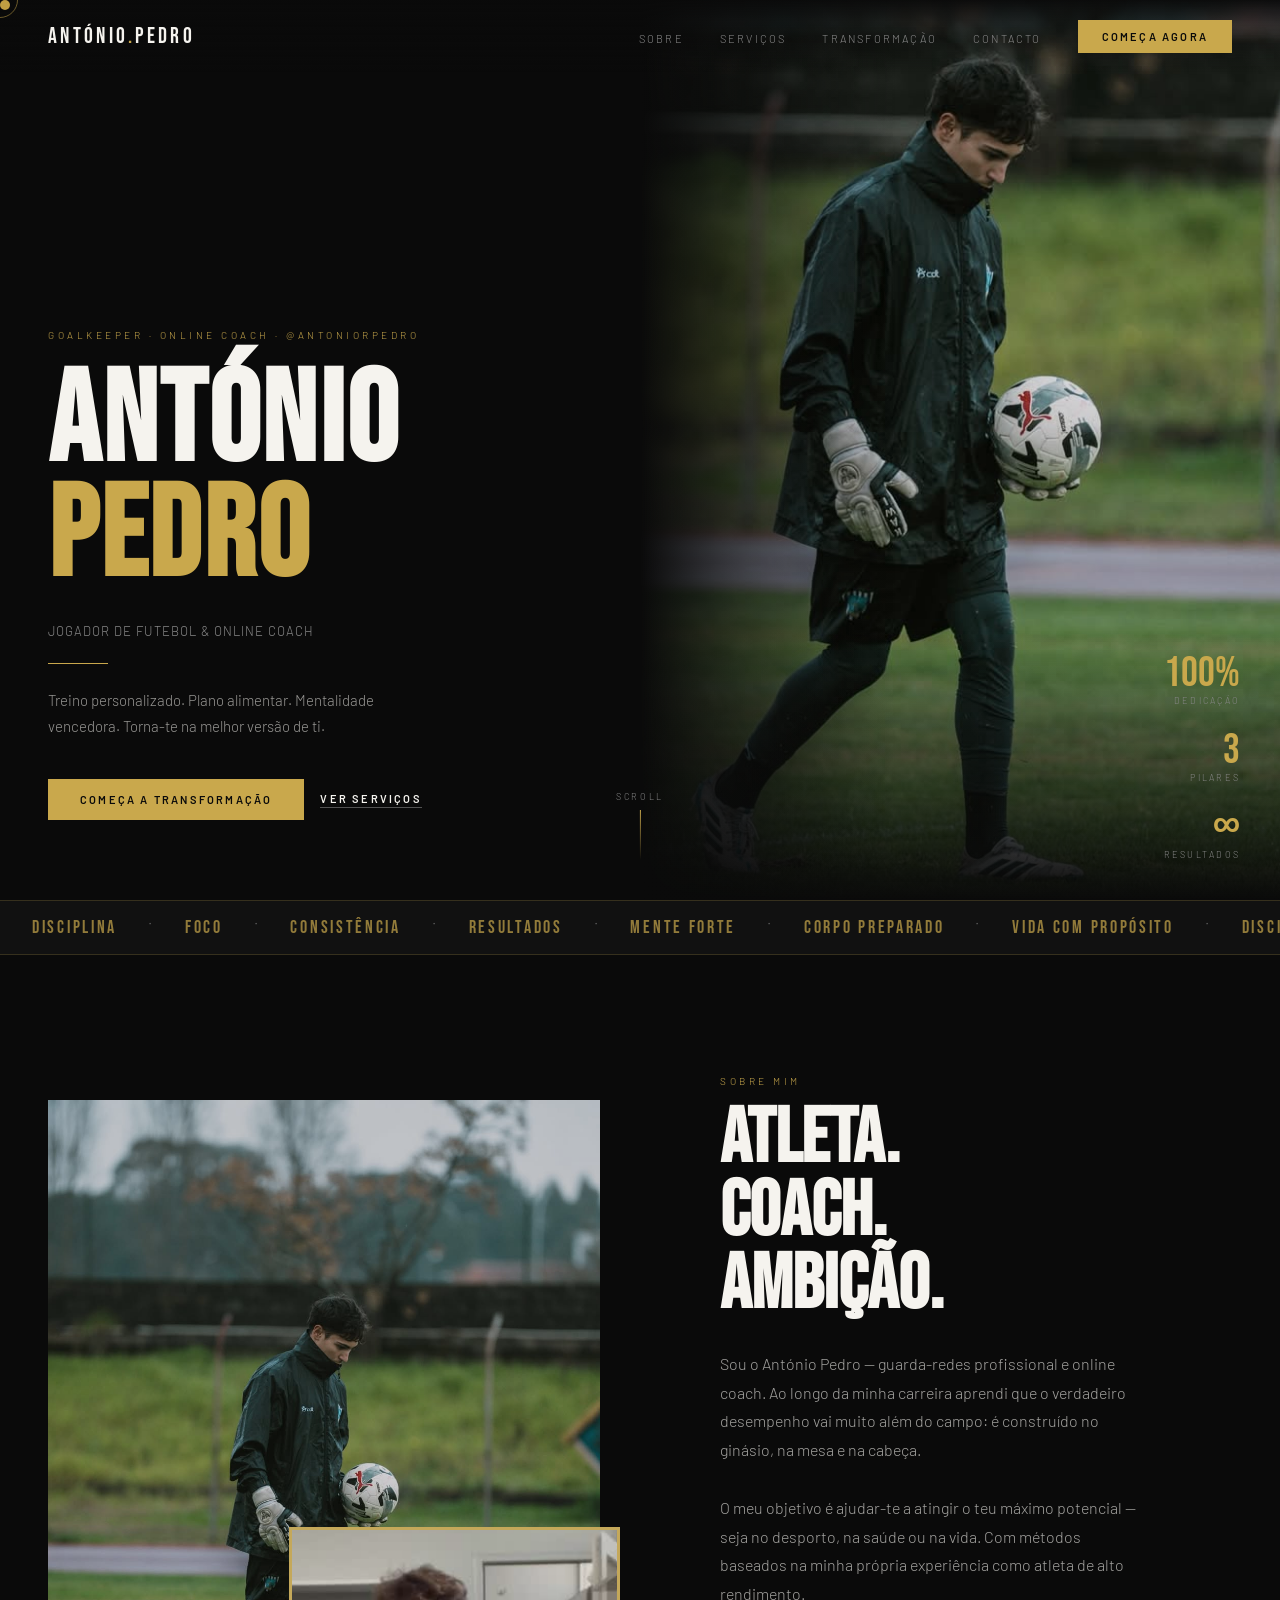
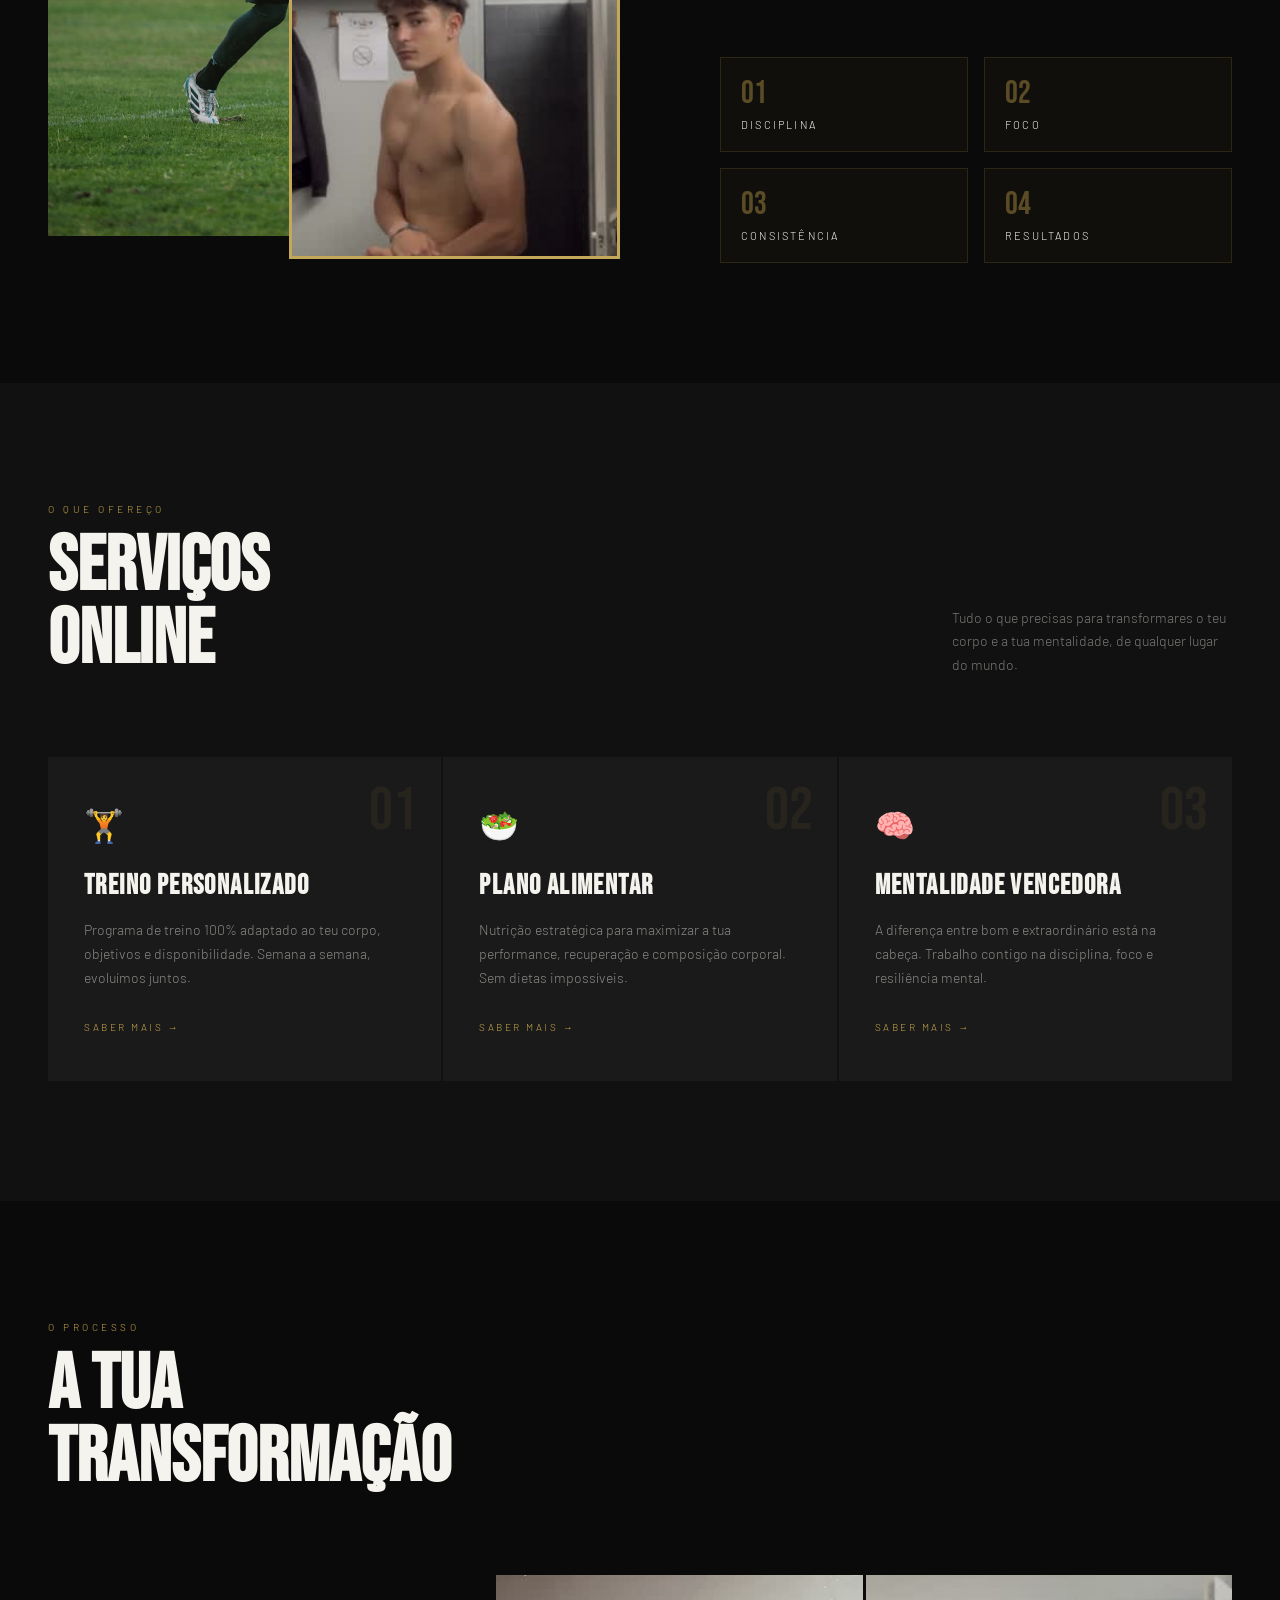
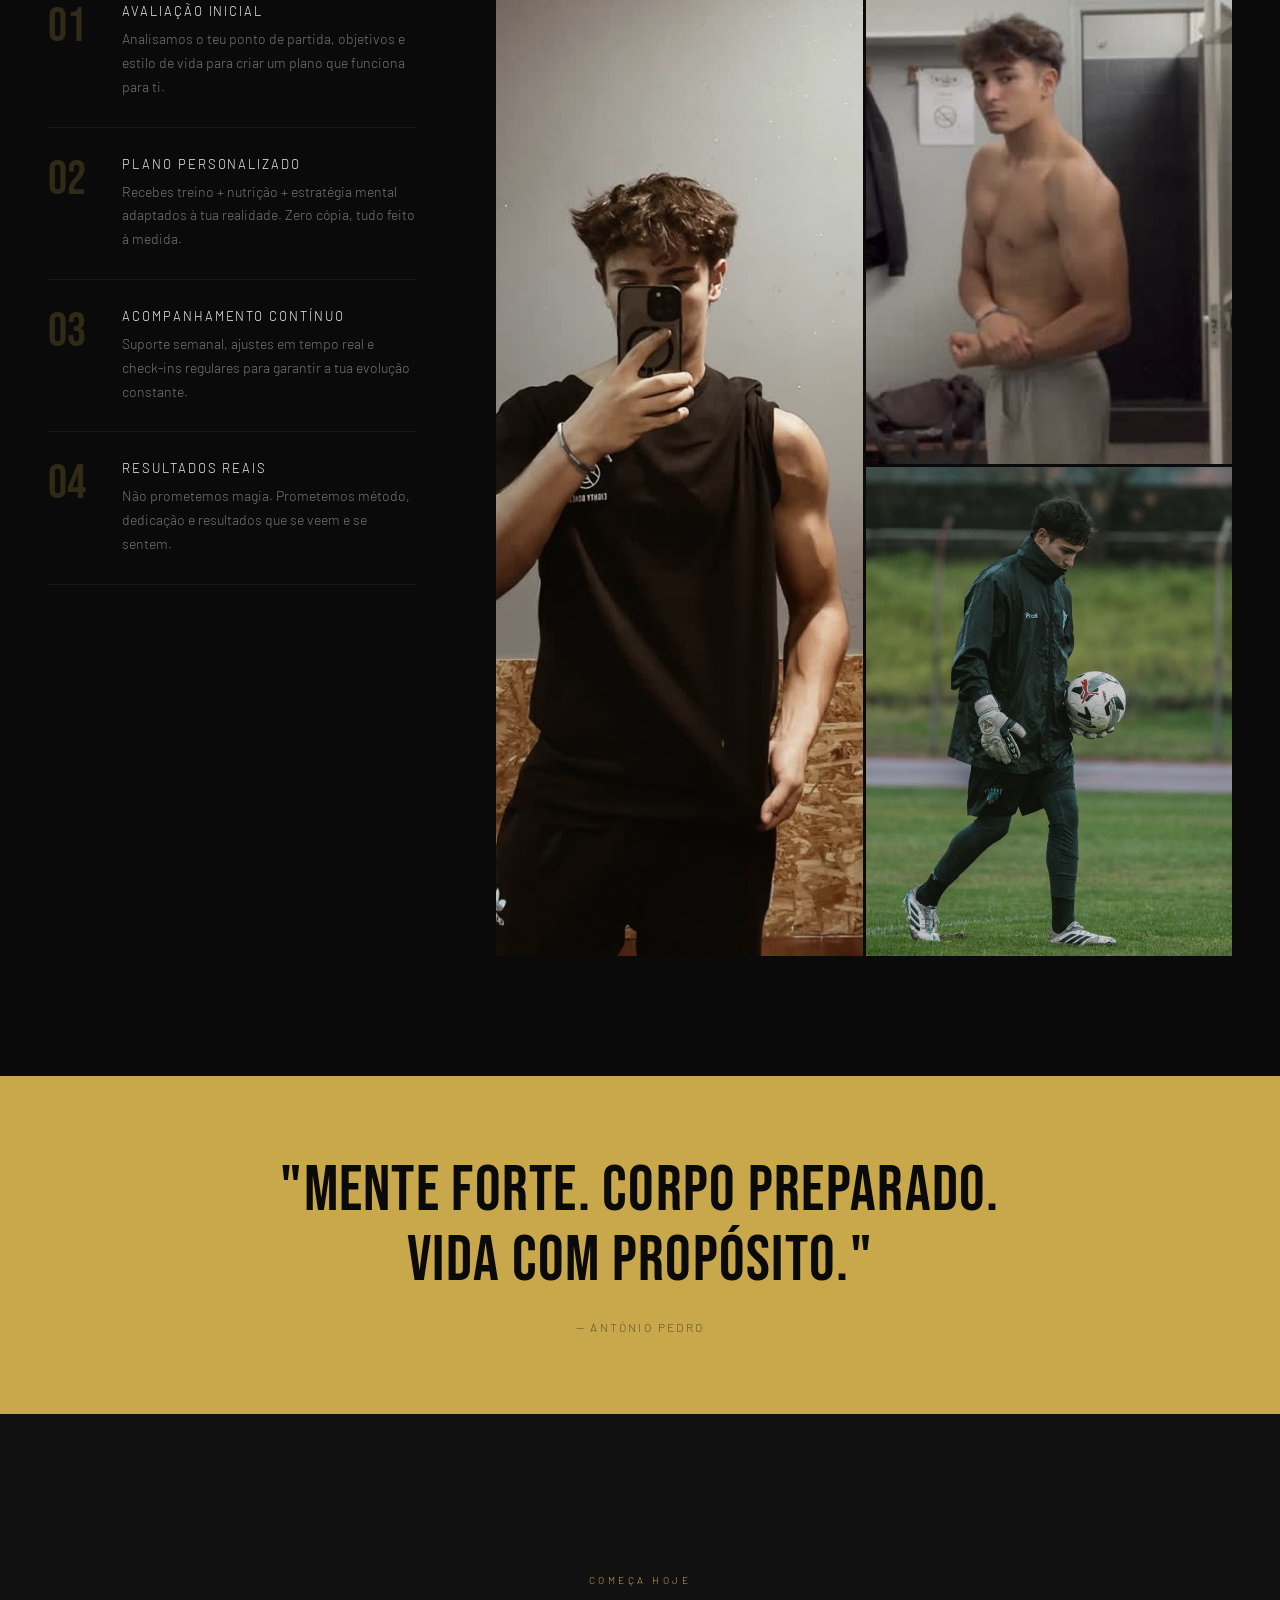
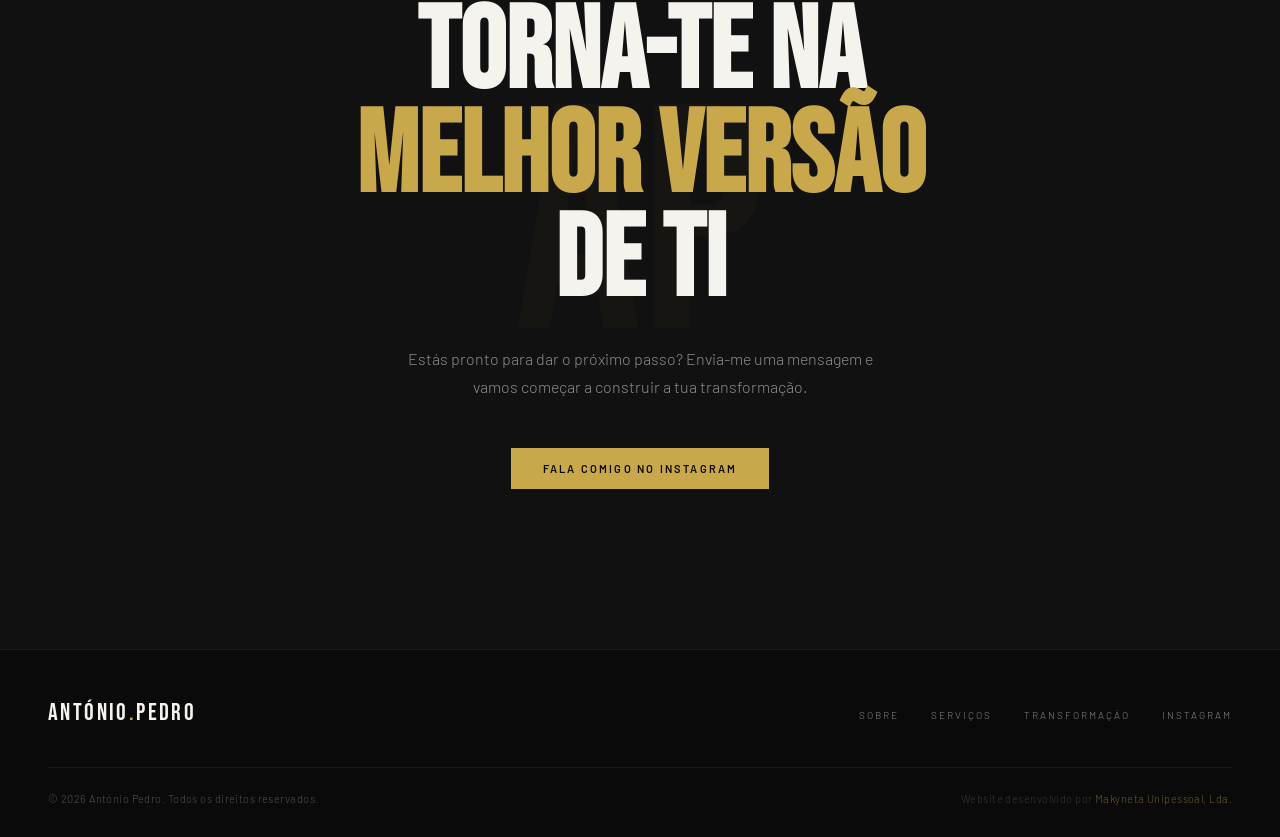
==== index.html @ ac6ab5e5 "May 18, 2026" ====
<!DOCTYPE html>
<html lang="pt">
<head>
    <!--Metadados -->
    <meta charset="UTF-8">
    <meta name="viewport" content="width=device-width, initial-scale=1.0">
    <meta name="description" content="António Pedro — Guarda-redes profissional e online coach. Treino personalizado, plano alimentar e mentalidade vencedora para transformar o teu corpo e a tua vida.">
    <meta name="author" content="Makyneta Unipessoal, Lda.">
    <!-- Styles -->
    <link rel="stylesheet" href="assets/styles/main.css">
    <!-- Font -->
    <link href="https://fonts.googleapis.com/css2?family=Bebas+Neue&family=Barlow:ital,wght@0,300;0,400;0,600;0,700;1,300&display=swap" rel="stylesheet">    <!-- Scripts -->
    <!-- Script -->
    <script src="assets/scripts/main.js" defer></script>
    <!-- Title_Favicon -->
    <title>António Pedro — Footballer & Online Coach</title>
    <link rel="icon" href="assets/images/favicon.png" type="image/png">
</head>
<body>

<div class="cursor" id="cursor"></div>
<div class="cursor-ring" id="cursorRing"></div>
 
<!-- MOBILE MENU -->
<div class="mobile-menu" id="mobileMenu" aria-hidden="true">
  <div class="mobile-menu-bg"></div>
  <div class="mobile-menu-inner">
 
    <div class="mobile-menu-header">
      <a href="#" class="mobile-menu-logo menu-link">ANTÓNIO<span>.</span>PEDRO</a>
      <button class="menu-close" id="menuClose" aria-label="Fechar menu">
        <svg viewBox="0 0 24 24"><line x1="18" y1="6" x2="6" y2="18"/><line x1="6" y1="6" x2="18" y2="18"/></svg>
      </button>
    </div>
 
    <ul class="mobile-menu-links">
      <li><a href="#sobre"     class="menu-link">Sobre</a></li>
      <li><a href="#servicos"  class="menu-link">Serviços</a></li>
      <li><a href="#transformacao" class="menu-link">Transformação</a></li>
      <li><a href="#contacto"  class="menu-link">Contacto</a></li>
    </ul>
 
    <div class="mobile-menu-footer">
      <a href="#contacto" class="mobile-menu-cta menu-link">Começa Agora</a>
      <span class="mobile-menu-social">@antoniorpedro</span>
    </div>
 
  </div>
</div>
 
<!-- NAV -->
<nav id="navbar">
  <a href="#" class="nav-logo">ANTÓNIO<span>.</span>PEDRO</a>
 
  <div class="nav-right">
    <ul class="nav-links">
      <li><a href="#sobre">Sobre</a></li>
      <li><a href="#servicos">Serviços</a></li>
      <li><a href="#transformacao">Transformação</a></li>
      <li><a href="#contacto">Contacto</a></li>
    </ul>
    <a href="#contacto" class="nav-cta">Começa Agora</a>
  </div>
 
  <button class="hamburger" id="hamburger" aria-label="Abrir menu" aria-expanded="false">
    <span></span><span></span><span></span>
  </button>
</nav>

<!-- HERO -->
<section class="hero" id="inicio">
  <div class="hero-left">
    <p class="hero-tag">Goalkeeper · Online Coach · @antoniorpedro</p>
    <h1 class="hero-title">ANTÓNIO<br><span class="gold">PEDRO</span></h1>
    <p class="hero-subtitle">Jogador de Futebol &amp; Online Coach</p>
    <div class="hero-divider"></div>
    <p class="hero-desc">Treino personalizado. Plano alimentar. Mentalidade vencedora. Torna-te na melhor versão de ti.</p>
    <div class="hero-cta-row">
      <a href="#contacto" class="btn-primary">Começa a Transformação</a>
      <a href="#servicos" class="btn-ghost">Ver Serviços</a>
    </div>
  </div>
  <div class="hero-right">
    <img src="assets/images/acm.png" alt="António Pedro — Goalkeeper" class="hero-img-main">
    <div class="hero-overlay"></div>
    <div class="hero-stats">
      <div class="stat">
        <div class="stat-num">100%</div>
        <div class="stat-label">Dedicação</div>
      </div>
      <div class="stat">
        <div class="stat-num">3</div>
        <div class="stat-label">Pilares</div>
      </div>
      <div class="stat">
        <div class="stat-num">∞</div>
        <div class="stat-label">Resultados</div>
      </div>
    </div>
  </div>
  <div class="hero-scroll">
    <span>Scroll</span>
    <div class="scroll-line"></div>
  </div>
</section>

<!-- MARQUEE -->
<div class="marquee-section">
  <div class="marquee-track">
    <span>DISCIPLINA</span><span class="dot"> · </span>
    <span>FOCO</span><span class="dot"> · </span>
    <span>CONSISTÊNCIA</span><span class="dot"> · </span>
    <span>RESULTADOS</span><span class="dot"> · </span>
    <span>MENTE FORTE</span><span class="dot"> · </span>
    <span>CORPO PREPARADO</span><span class="dot"> · </span>
    <span>VIDA COM PROPÓSITO</span><span class="dot"> · </span>
    <span>DISCIPLINA</span><span class="dot"> · </span>
    <span>FOCO</span><span class="dot"> · </span>
    <span>CONSISTÊNCIA</span><span class="dot"> · </span>
    <span>RESULTADOS</span><span class="dot"> · </span>
    <span>MENTE FORTE</span><span class="dot"> · </span>
    <span>CORPO PREPARADO</span><span class="dot"> · </span>
    <span>VIDA COM PROPÓSITO</span><span class="dot"> · </span>
  </div>
</div>

<!-- ABOUT -->
<section class="section" id="sobre">
  <div class="about-grid">
    <div class="about-img-wrap reveal">
      <img src="assets/images/acm_4-3.jpg" alt="António Pedro" class="about-img">
      <img src="assets/images/espelho-braco.png" alt="António Pedro — Físico" class="about-img-accent">
    </div>
    <div class="about-content reveal">
      <p class="section-label">Sobre Mim</p>
      <h2 class="section-title">ATLETA.<br>COACH.<br>AMBIÇÃO.</h2>
      <p class="about-body">
        Sou o António Pedro — guarda-redes profissional e online coach. Ao longo da minha carreira aprendi que o verdadeiro desempenho vai muito além do campo: é construído no ginásio, na mesa e na cabeça.<br><br>
        O meu objetivo é ajudar-te a atingir o teu máximo potencial — seja no desporto, na saúde ou na vida. Com métodos baseados na minha própria experiência como atleta de alto rendimento.
      </p>
      <div class="about-values">
        <div class="value-item">
          <div class="value-num">01</div>
          <div class="value-name">Disciplina</div>
        </div>
        <div class="value-item">
          <div class="value-num">02</div>
          <div class="value-name">Foco</div>
        </div>
        <div class="value-item">
          <div class="value-num">03</div>
          <div class="value-name">Consistência</div>
        </div>
        <div class="value-item">
          <div class="value-num">04</div>
          <div class="value-name">Resultados</div>
        </div>
      </div>
    </div>
  </div>
</section>

<!-- SERVICES -->
<section class="services-section" id="servicos">
  <div class="services-header">
    <div class="reveal">
      <p class="section-label">O Que Ofereço</p>
      <h2 class="section-title">SERVIÇOS<br>ONLINE</h2>
    </div>
    <p class="reveal" style="max-width:280px; font-size:14px; line-height:1.7; color:rgba(245,243,238,0.45);">
      Tudo o que precisas para transformares o teu corpo e a tua mentalidade, de qualquer lugar do mundo.
    </p>
  </div>
  <div class="services-grid">
    <div class="service-card reveal">
      <span class="service-num">01</span>
      <span class="service-icon">🏋️</span>
      <h3 class="service-name">Treino Personalizado</h3>
      <p class="service-desc">Programa de treino 100% adaptado ao teu corpo, objetivos e disponibilidade. Semana a semana, evoluímos juntos.</p>
      <a href="#contacto" class="service-link">Saber mais →</a>
    </div>
    <div class="service-card reveal">
      <span class="service-num">02</span>
      <span class="service-icon">🥗</span>
      <h3 class="service-name">Plano Alimentar</h3>
      <p class="service-desc">Nutrição estratégica para maximizar a tua performance, recuperação e composição corporal. Sem dietas impossíveis.</p>
      <a href="#contacto" class="service-link">Saber mais →</a>
    </div>
    <div class="service-card reveal">
      <span class="service-num">03</span>
      <span class="service-icon">🧠</span>
      <h3 class="service-name">Mentalidade Vencedora</h3>
      <p class="service-desc">A diferença entre bom e extraordinário está na cabeça. Trabalho contigo na disciplina, foco e resiliência mental.</p>
      <a href="#contacto" class="service-link">Saber mais →</a>
    </div>
  </div>
</section>

<!-- TRANSFORMATION -->
<section id="transformacao" style="padding: 120px 48px; background: var(--black);">
  <div class="transform-section" style="padding:0; max-width:1200px; margin:0 auto;">
    <div class="reveal">
      <p class="section-label">O Processo</p>
      <h2 class="section-title">A TUA<br>TRANSFORMAÇÃO</h2>
    </div>
    <div class="transform-grid">
      <div class="transform-steps">
        <div class="step reveal">
          <div class="step-num">01</div>
          <div class="step-content">
            <div class="step-title">Avaliação Inicial</div>
            <div class="step-desc">Analisamos o teu ponto de partida, objetivos e estilo de vida para criar um plano que funciona para ti.</div>
          </div>
        </div>
        <div class="step reveal">
          <div class="step-num">02</div>
          <div class="step-content">
            <div class="step-title">Plano Personalizado</div>
            <div class="step-desc">Recebes treino + nutrição + estratégia mental adaptados à tua realidade. Zero cópia, tudo feito à medida.</div>
          </div>
        </div>
        <div class="step reveal">
          <div class="step-num">03</div>
          <div class="step-content">
            <div class="step-title">Acompanhamento Contínuo</div>
            <div class="step-desc">Suporte semanal, ajustes em tempo real e check-ins regulares para garantir a tua evolução constante.</div>
          </div>
        </div>
        <div class="step reveal">
          <div class="step-num">04</div>
          <div class="step-content">
            <div class="step-title">Resultados Reais</div>
            <div class="step-desc">Não prometemos magia. Prometemos método, dedicação e resultados que se veem e se sentem.</div>
          </div>
        </div>
      </div>
      <div class="transform-visual reveal">
        <img src="assets/images/braco.jpg" alt="Transformação" class="transform-img tall">
        <img src="assets/images/espelho-braco.png" alt="António Pedro" class="transform-img">
        <img src="assets/images/acm.png" alt="Football" class="transform-img">
      </div>
    </div>
  </div>
</section>

<!-- QUOTE -->
<div class="quote-section">
  <p class="big-quote">"MENTE FORTE. CORPO PREPARADO. VIDA COM PROPÓSITO."</p>
  <p class="quote-sub">— António Pedro</p>
</div>

<!-- CTA -->
<section class="cta-section" id="contacto">
  <div class="cta-bg-text">AP</div>
  <div class="cta-content">
    <p class="section-label" style="justify-content:center;display:flex;">Começa Hoje</p>
    <h2 class="cta-title">TORNA-TE NA<br><span>MELHOR VERSÃO</span><br>DE TI</h2>
    <p class="cta-body">Estás pronto para dar o próximo passo? Envia-me uma mensagem e vamos começar a construir a tua transformação.</p>
    <div class="cta-btn-group">
      <a href="https://instagram.com/antoniorpedro" target="_blank" class="btn-primary">Fala Comigo no Instagram</a>
    </div>
  </div>
</section>

<!-- FOOTER -->
<footer>
  <div class="footer-top">
    <div class="footer-logo">ANTÓNIO<span>.</span>PEDRO</div>
    <ul class="footer-links">
      <li><a href="#sobre">Sobre</a></li>
      <li><a href="#servicos">Serviços</a></li>
      <li><a href="#transformacao">Transformação</a></li>
      <li><a href="https://instagram.com/antoniorpedro" target="_blank">Instagram</a></li>
    </ul>
  </div>
  <div class="footer-bottom">
    <p class="footer-copy">© 2026 António Pedro. Todos os direitos reservados.</p>
    <p class="footer-made">Website desenvolvido por <a href="https://makyneta.github.io" target="_blank" rel="noopener">Makyneta Unipessoal, Lda.</a></p>
  </div>
</footer>

</body>
</html>
---- assets/styles/main.css ----
*, *::before, *::after { margin: 0; padding: 0; box-sizing: border-box; }
  :root {
    --gold: #C9A84C;
    --gold-light: #E8C96A;
    --black: #0A0A0A;
    --dark: #111111;
    --dark2: #1A1A1A;
    --white: #F5F3EE;
    --grey: #888;
  }
  html { scroll-behavior: smooth; }
  body {
    background: var(--black);
    color: var(--white);
    font-family: 'Barlow', sans-serif;
    font-weight: 300;
    overflow-x: hidden;
    cursor: none;
  }
 
  /* ── CUSTOM CURSOR (desktop only) ── */
  .cursor {
    width: 10px; height: 10px;
    background: var(--gold);
    border-radius: 50%;
    position: fixed; top: 0; left: 0;
    pointer-events: none;
    z-index: 9999;
    transition: transform 0.15s ease;
    mix-blend-mode: difference;
  }
  .cursor-ring {
    width: 36px; height: 36px;
    border: 1px solid var(--gold);
    border-radius: 50%;
    position: fixed; top: 0; left: 0;
    pointer-events: none;
    z-index: 9998;
    transition: transform 0.4s cubic-bezier(.16,1,.3,1), width 0.3s, height 0.3s, opacity 0.3s;
    opacity: 0.5;
  }
 
  /* ── NAV ── */
  nav {
    position: fixed; top: 0; left: 0; right: 0;
    z-index: 200;
    padding: 0 48px;
    height: 72px;
    display: flex; align-items: center; justify-content: space-between;
    background: linear-gradient(to bottom, rgba(10,10,10,0.97) 0%, rgba(10,10,10,0) 100%);
    transition: background 0.3s, border-color 0.3s;
  }
  nav.scrolled {
    background: rgba(10,10,10,0.97);
    border-bottom: 1px solid rgba(201,168,76,0.1);
  }
  .nav-logo {
    font-family: 'Bebas Neue', sans-serif;
    font-size: 22px;
    letter-spacing: 0.15em;
    color: var(--white);
    text-decoration: none;
    flex-shrink: 0;
  }
  .nav-logo span { color: var(--gold); }
  .nav-right {
    display: flex; align-items: center; gap: 36px;
  }
  .nav-links {
    display: flex; gap: 36px; list-style: none;
  }
  .nav-links a {
    font-size: 11px;
    letter-spacing: 0.2em;
    text-transform: uppercase;
    color: var(--grey);
    text-decoration: none;
    transition: color 0.2s;
  }
  .nav-links a:hover { color: var(--gold); }
  .nav-cta {
    font-size: 11px;
    letter-spacing: 0.2em;
    text-transform: uppercase;
    color: var(--black);
    background: var(--gold);
    padding: 10px 24px;
    text-decoration: none;
    font-weight: 600;
    transition: background 0.2s;
    white-space: nowrap;
  }
  .nav-cta:hover { background: var(--gold-light); }
 
  /* ── HAMBURGER BUTTON ── */
  .hamburger {
    display: none;
    flex-direction: column;
    justify-content: center;
    align-items: flex-end;
    gap: 6px;
    width: 44px; height: 44px;
    background: none; border: none;
    cursor: pointer;
    padding: 6px;
    z-index: 401;
    position: relative;
  }
  .hamburger span {
    display: block;
    height: 1.5px;
    background: var(--white);
    transform-origin: right center;
    transition: transform 0.4s cubic-bezier(.16,1,.3,1), opacity 0.25s, width 0.4s cubic-bezier(.16,1,.3,1);
    border-radius: 2px;
  }
  .hamburger span:nth-child(1) { width: 22px; }
  .hamburger span:nth-child(2) { width: 14px; }
  .hamburger span:nth-child(3) { width: 18px; }
  .hamburger:hover span { width: 22px; }
 
  /* ── MOBILE MENU OVERLAY ── */
  .mobile-menu {
    display: none;
    position: fixed; inset: 0;
    z-index: 400;
    flex-direction: column;
    overflow: hidden;
    pointer-events: none;
  }
  .mobile-menu.open { pointer-events: all; }
 
  /* Background panel — slides in from right */
  .mobile-menu-bg {
    position: absolute; inset: 0;
    background: #0D0D0D;
    transform: translateX(100%);
    transition: transform 0.55s cubic-bezier(.16,1,.3,1);
  }
  .mobile-menu.open .mobile-menu-bg { transform: translateX(0); }
 
  /* Gold accent bar on left edge */
  .mobile-menu-bg::before {
    content: '';
    position: absolute;
    top: 0; left: 0;
    width: 3px; height: 100%;
    background: linear-gradient(to bottom, var(--gold), transparent 70%);
    opacity: 0.6;
  }
 
  /* Content wrapper */
  .mobile-menu-inner {
    position: relative;
    z-index: 1;
    display: flex;
    flex-direction: column;
    height: 100%;
    padding: 0 40px 40px;
  }
 
  /* Top bar inside menu: logo + close */
  .mobile-menu-header {
    display: flex;
    align-items: center;
    justify-content: space-between;
    height: 72px;
    flex-shrink: 0;
    border-bottom: 1px solid rgba(201,168,76,0.1);
    margin-bottom: 0;
  }
  .mobile-menu-logo {
    font-family: 'Bebas Neue', sans-serif;
    font-size: 20px;
    letter-spacing: 0.15em;
    color: var(--white);
    text-decoration: none;
    opacity: 0;
    transform: translateX(-12px);
    transition: opacity 0.4s 0.2s, transform 0.4s 0.2s;
  }
  .mobile-menu-logo span { color: var(--gold); }
  .mobile-menu.open .mobile-menu-logo { opacity: 1; transform: translateX(0); }
 
  /* Close button */
  .menu-close {
    width: 44px; height: 44px;
    background: rgba(201,168,76,0.08);
    border: 1px solid rgba(201,168,76,0.2);
    display: flex; align-items: center; justify-content: center;
    cursor: pointer;
    flex-shrink: 0;
    opacity: 0;
    transition: opacity 0.4s 0.25s, background 0.2s, border-color 0.2s;
  }
  .menu-close:hover {
    background: rgba(201,168,76,0.15);
    border-color: rgba(201,168,76,0.5);
  }
  .mobile-menu.open .menu-close { opacity: 1; }
  .menu-close svg {
    width: 16px; height: 16px;
    stroke: var(--gold);
    stroke-width: 1.5;
    fill: none;
  }
 
  /* Nav links */
  .mobile-menu-links {
    list-style: none;
    display: flex;
    flex-direction: column;
    gap: 0;
    flex: 1;
    justify-content: center;
    padding: 0;
    margin: 0;
  }
  .mobile-menu-links li {
    overflow: hidden;
    border-bottom: 1px solid rgba(255,255,255,0.04);
  }
  .mobile-menu-links li:first-child { border-top: 1px solid rgba(255,255,255,0.04); }
  .mobile-menu-links a {
    font-family: 'Bebas Neue', sans-serif;
    font-size: clamp(36px, 10vw, 56px);
    letter-spacing: 0.04em;
    color: rgba(245,243,238,0.85);
    text-decoration: none;
    display: flex;
    align-items: center;
    justify-content: space-between;
    padding: 20px 0;
    transform: translateX(40px);
    opacity: 0;
    transition: transform 0.5s cubic-bezier(.16,1,.3,1), opacity 0.5s cubic-bezier(.16,1,.3,1), color 0.2s;
  }
  .mobile-menu-links a::after {
    content: '→';
    font-family: 'Barlow', sans-serif;
    font-size: 14px;
    font-weight: 300;
    color: var(--gold);
    opacity: 0;
    transform: translateX(-8px);
    transition: opacity 0.2s, transform 0.2s;
  }
  .mobile-menu-links a:hover { color: var(--gold); }
  .mobile-menu-links a:hover::after { opacity: 1; transform: translateX(0); }
  .mobile-menu.open .mobile-menu-links a { transform: translateX(0); opacity: 1; }
  .mobile-menu-links li:nth-child(1) a { transition-delay: 0.15s; }
  .mobile-menu-links li:nth-child(2) a { transition-delay: 0.20s; }
  .mobile-menu-links li:nth-child(3) a { transition-delay: 0.25s; }
  .mobile-menu-links li:nth-child(4) a { transition-delay: 0.30s; }
 
  /* CTA + social at the bottom */
  .mobile-menu-footer {
    display: flex;
    align-items: center;
    justify-content: space-between;
    padding-top: 32px;
    opacity: 0;
    transform: translateY(10px);
    transition: opacity 0.4s 0.4s, transform 0.4s 0.4s;
  }
  .mobile-menu.open .mobile-menu-footer { opacity: 1; transform: translateY(0); }
  .mobile-menu-cta {
    font-size: 10px;
    letter-spacing: 0.2em;
    text-transform: uppercase;
    color: var(--black);
    background: var(--gold);
    padding: 13px 28px;
    text-decoration: none;
    font-weight: 600;
    transition: background 0.2s;
  }
  .mobile-menu-cta:hover { background: var(--gold-light); }
  .mobile-menu-social {
    font-size: 10px;
    letter-spacing: 0.25em;
    text-transform: uppercase;
    color: var(--grey);
  }
 
  /* ── HERO ── */
  .hero {
    min-height: 100vh;
    display: grid;
    grid-template-columns: 1fr 1fr;
    position: relative;
    overflow: hidden;
  }
  .hero-left {
    display: flex;
    flex-direction: column;
    justify-content: flex-end;
    padding: 0 48px 80px 48px;
    position: relative;
    z-index: 2;
  }
  .hero-tag {
    font-size: 10px;
    letter-spacing: 0.35em;
    text-transform: uppercase;
    color: var(--gold);
    margin-bottom: 24px;
    opacity: 0;
    animation: fadeUp 0.8s 0.3s forwards;
  }
  .hero-title {
    font-family: 'Bebas Neue', sans-serif;
    font-size: clamp(80px, 10vw, 140px);
    line-height: 0.9;
    letter-spacing: 0.02em;
    color: var(--white);
    opacity: 0;
    animation: fadeUp 0.8s 0.5s forwards;
  }
  .hero-title .gold { color: var(--gold); }
  .hero-subtitle {
    margin-top: 28px;
    font-size: 13px;
    letter-spacing: 0.08em;
    text-transform: uppercase;
    color: var(--grey);
    opacity: 0;
    animation: fadeUp 0.8s 0.7s forwards;
  }
  .hero-divider {
    width: 60px; height: 1px;
    background: var(--gold);
    margin: 24px 0;
    opacity: 0;
    animation: fadeUp 0.8s 0.9s forwards;
  }
  .hero-desc {
    max-width: 340px;
    font-size: 15px;
    line-height: 1.7;
    color: rgba(245,243,238,0.6);
    opacity: 0;
    animation: fadeUp 0.8s 1.1s forwards;
  }
  .hero-cta-row {
    margin-top: 40px;
    display: flex; gap: 16px; align-items: center;
    flex-wrap: wrap;
    opacity: 0;
    animation: fadeUp 0.8s 1.3s forwards;
  }
  .btn-primary {
    font-family: 'Barlow', sans-serif;
    font-size: 11px;
    letter-spacing: 0.2em;
    text-transform: uppercase;
    font-weight: 600;
    color: var(--black);
    background: var(--gold);
    padding: 14px 32px;
    text-decoration: none;
    transition: background 0.2s, transform 0.2s;
    display: inline-block;
  }
  .btn-primary:hover { background: var(--gold-light); transform: translateY(-2px); }
  .btn-ghost {
    font-size: 11px;
    letter-spacing: 0.2em;
    text-transform: uppercase;
    font-weight: 600;
    color: var(--white);
    text-decoration: none;
    border-bottom: 1px solid rgba(255,255,255,0.3);
    padding-bottom: 2px;
    transition: border-color 0.2s, color 0.2s;
  }
  .btn-ghost:hover { color: var(--gold); border-color: var(--gold); }
  .hero-right { position: relative; overflow: hidden; }
  .hero-img-main {
    width: 100%; height: 100%;
    object-fit: cover;
    object-position: top center;
    filter: grayscale(20%) contrast(1.05);
    opacity: 0;
    animation: fadeIn 1.2s 0.2s forwards;
  }
  .hero-overlay {
    position: absolute; inset: 0;
    background: linear-gradient(to right, var(--black) 0%, transparent 40%),
                linear-gradient(to top, var(--black) 0%, transparent 30%);
  }
  .hero-stats {
    position: absolute;
    bottom: 40px; right: 40px;
    display: flex; flex-direction: column; gap: 24px;
    opacity: 0;
    animation: fadeUp 0.8s 1.5s forwards;
  }
  .stat { text-align: right; }
  .stat-num {
    font-family: 'Bebas Neue', sans-serif;
    font-size: 42px;
    color: var(--gold);
    line-height: 1;
  }
  .stat-label {
    font-size: 9px;
    letter-spacing: 0.25em;
    text-transform: uppercase;
    color: var(--grey);
  }
  .hero-scroll {
    position: absolute;
    bottom: 40px; left: 50%;
    transform: translateX(-50%);
    display: flex; flex-direction: column; align-items: center; gap: 8px;
    opacity: 0;
    animation: fadeIn 1s 2s forwards;
    z-index: 3;
  }
  .hero-scroll span {
    font-size: 9px;
    letter-spacing: 0.3em;
    text-transform: uppercase;
    color: var(--grey);
  }
  .scroll-line {
    width: 1px; height: 50px;
    background: linear-gradient(to bottom, var(--gold), transparent);
    animation: scrollLine 2s infinite;
  }
  @keyframes scrollLine {
    0%   { transform: scaleY(0); transform-origin: top; }
    50%  { transform: scaleY(1); transform-origin: top; }
    51%  { transform: scaleY(1); transform-origin: bottom; }
    100% { transform: scaleY(0); transform-origin: bottom; }
  }
 
  /* ── MARQUEE ── */
  .marquee-section {
    border-top: 1px solid rgba(201,168,76,0.2);
    border-bottom: 1px solid rgba(201,168,76,0.2);
    overflow: hidden;
    background: var(--dark);
  }
  .marquee-track {
    display: flex;
    white-space: nowrap;
    animation: marquee 20s linear infinite;
    padding: 16px 0;
  }
  .marquee-track span {
    font-family: 'Bebas Neue', sans-serif;
    font-size: 18px;
    letter-spacing: 0.15em;
    color: var(--gold);
    padding: 0 32px;
    opacity: 0.7;
  }
  .marquee-track span.dot {
    color: var(--grey);
    font-size: 12px;
    padding: 0;
    vertical-align: middle;
  }
  @keyframes marquee { from { transform: translateX(0); } to { transform: translateX(-50%); } }
 
  /* ── ABOUT ── */
  .section { padding: 120px 48px; }
  .section-label {
    font-size: 10px;
    letter-spacing: 0.35em;
    text-transform: uppercase;
    color: var(--gold);
    margin-bottom: 16px;
  }
  .section-title {
    font-family: 'Bebas Neue', sans-serif;
    font-size: clamp(48px, 6vw, 80px);
    line-height: 0.95;
    color: var(--white);
  }
  .about-grid {
    display: grid;
    grid-template-columns: 1fr 1fr;
    gap: 80px;
    align-items: center;
    max-width: 1200px;
    margin: 0 auto;
  }
  .about-img-wrap { position: relative; }
  .about-img {
    width: 100%;
    aspect-ratio: 3/4;
    object-fit: cover;
    object-position: top;
    filter: grayscale(15%);
  }
  .about-img-accent {
    position: absolute;
    bottom: -20px; right: -20px;
    width: 60%;
    aspect-ratio: 1/1;
    object-fit: cover;
    object-position: top;
    border: 3px solid var(--gold);
    filter: grayscale(15%);
  }
  .about-content { padding-left: 40px; }
  .about-body {
    margin-top: 28px;
    font-size: 16px;
    line-height: 1.8;
    color: rgba(245,243,238,0.65);
    max-width: 420px;
  }
  .about-values {
    margin-top: 48px;
    display: grid;
    grid-template-columns: 1fr 1fr;
    gap: 16px;
  }
  .value-item {
    padding: 20px;
    border: 1px solid rgba(201,168,76,0.15);
    background: rgba(201,168,76,0.03);
    transition: border-color 0.3s, background 0.3s;
  }
  .value-item:hover { border-color: rgba(201,168,76,0.5); background: rgba(201,168,76,0.08); }
  .value-num {
    font-family: 'Bebas Neue', sans-serif;
    font-size: 32px;
    color: var(--gold);
    opacity: 0.4;
    line-height: 1;
  }
  .value-name {
    font-size: 11px;
    letter-spacing: 0.2em;
    text-transform: uppercase;
    color: var(--white);
    margin-top: 8px;
  }
 
  /* ── SERVICES ── */
  .services-section { background: var(--dark); padding: 120px 48px; }
  .services-header {
    max-width: 1200px;
    margin: 0 auto 80px;
    display: flex;
    align-items: flex-end;
    justify-content: space-between;
  }
  .services-grid {
    max-width: 1200px;
    margin: 0 auto;
    display: grid;
    grid-template-columns: repeat(3, 1fr);
    gap: 2px;
  }
  .service-card {
    background: var(--dark2);
    padding: 48px 36px;
    position: relative;
    overflow: hidden;
    transition: background 0.3s;
    cursor: default;
  }
  .service-card::before {
    content: '';
    position: absolute;
    top: 0; left: 0;
    width: 100%; height: 2px;
    background: var(--gold);
    transform: scaleX(0);
    transform-origin: left;
    transition: transform 0.4s cubic-bezier(.16,1,.3,1);
  }
  .service-card:hover::before { transform: scaleX(1); }
  .service-card:hover { background: #1E1E1E; }
  .service-icon { font-size: 32px; margin-bottom: 24px; display: block; }
  .service-num {
    font-family: 'Bebas Neue', sans-serif;
    font-size: 60px;
    color: rgba(201,168,76,0.08);
    position: absolute;
    top: 24px; right: 24px;
    line-height: 1;
  }
  .service-name {
    font-family: 'Bebas Neue', sans-serif;
    font-size: 28px;
    letter-spacing: 0.05em;
    color: var(--white);
    margin-bottom: 16px;
  }
  .service-desc {
    font-size: 14px;
    line-height: 1.7;
    color: rgba(245,243,238,0.5);
    margin-bottom: 32px;
  }
  .service-link {
    font-size: 10px;
    letter-spacing: 0.25em;
    text-transform: uppercase;
    color: var(--gold);
    text-decoration: none;
    display: flex;
    align-items: center;
    gap: 8px;
    transition: gap 0.2s;
  }
  .service-link:hover { gap: 14px; }
 
  /* ── TRANSFORMATION ── */
  .transform-section { padding: 120px 48px; max-width: 1200px; margin: 0 auto; }
  .transform-grid {
    display: grid;
    grid-template-columns: 1fr 2fr;
    gap: 80px;
    align-items: start;
    margin-top: 80px;
  }
  .transform-steps { display: flex; flex-direction: column; }
  .step {
    padding: 28px 0;
    border-bottom: 1px solid rgba(255,255,255,0.06);
    display: flex;
    gap: 24px;
    align-items: flex-start;
  }
  .step-num {
    font-family: 'Bebas Neue', sans-serif;
    font-size: 48px;
    color: rgba(201,168,76,0.2);
    line-height: 1;
    flex-shrink: 0;
    width: 50px;
  }
  .step-title {
    font-size: 13px;
    letter-spacing: 0.15em;
    text-transform: uppercase;
    color: var(--white);
    margin-bottom: 8px;
  }
  .step-desc {
    font-size: 14px;
    line-height: 1.7;
    color: rgba(245,243,238,0.45);
  }
  .transform-visual {
    display: grid;
    grid-template-columns: 1fr 1fr;
    gap: 3px;
  }
  .transform-img {
    width: 100%;
    aspect-ratio: 3/4;
    object-fit: cover;
    object-position: top;
    filter: grayscale(20%);
    transition: filter 0.3s;
  }
  .transform-img:hover { filter: grayscale(0%); }
  .transform-img.tall { grid-row: span 2; aspect-ratio: auto; height: 100%; }
 
  /* ── QUOTE ── */
  .quote-section {
    background: var(--gold);
    padding: 80px 48px;
    text-align: center;
  }
  .big-quote {
    font-family: 'Bebas Neue', sans-serif;
    font-size: clamp(36px, 5vw, 64px);
    color: var(--black);
    line-height: 1.1;
    max-width: 800px;
    margin: 0 auto;
    letter-spacing: 0.02em;
  }
  .quote-sub {
    margin-top: 24px;
    font-size: 12px;
    letter-spacing: 0.2em;
    text-transform: uppercase;
    color: rgba(0,0,0,0.5);
  }
 
  /* ── CTA ── */
  .cta-section {
    padding: 160px 48px;
    background: var(--dark);
    text-align: center;
    position: relative;
    overflow: hidden;
  }
  .cta-bg-text {
    position: absolute;
    top: 50%; left: 50%;
    transform: translate(-50%, -50%);
    font-family: 'Bebas Neue', sans-serif;
    font-size: 25vw;
    color: rgba(201,168,76,0.03);
    white-space: nowrap;
    pointer-events: none;
    user-select: none;
  }
  .cta-content { position: relative; z-index: 2; }
  .cta-title {
    font-family: 'Bebas Neue', sans-serif;
    font-size: clamp(60px, 9vw, 120px);
    line-height: 0.9;
    color: var(--white);
    margin-bottom: 32px;
  }
  .cta-title span { color: var(--gold); }
  .cta-body {
    font-size: 16px;
    line-height: 1.7;
    color: rgba(245,243,238,0.55);
    max-width: 480px;
    margin: 0 auto 48px;
  }
  .cta-btn-group {
    display: flex;
    align-items: center;
    justify-content: center;
    gap: 20px;
    flex-wrap: wrap;
  }
 
  /* ── FOOTER ── */
  footer {
    background: var(--black);
    border-top: 1px solid rgba(201,168,76,0.1);
    padding: 48px 48px 32px;
  }
  .footer-top {
    display: flex;
    align-items: center;
    justify-content: space-between;
    margin-bottom: 40px;
    flex-wrap: wrap;
    gap: 24px;
  }
  .footer-logo {
    font-family: 'Bebas Neue', sans-serif;
    font-size: 24px;
    letter-spacing: 0.1em;
    color: var(--white);
  }
  .footer-logo span { color: var(--gold); }
  .footer-links {
    display: flex; gap: 32px; list-style: none; flex-wrap: wrap;
  }
  .footer-links a {
    font-size: 10px;
    letter-spacing: 0.2em;
    text-transform: uppercase;
    color: var(--grey);
    text-decoration: none;
    transition: color 0.2s;
  }
  .footer-links a:hover { color: var(--gold); }
  .footer-bottom {
    border-top: 1px solid rgba(255,255,255,0.05);
    padding-top: 24px;
    display: flex;
    align-items: center;
    justify-content: space-between;
    flex-wrap: wrap;
    gap: 8px;
  }
  .footer-copy {
    font-size: 11px;
    color: rgba(136,136,136,0.55);
    letter-spacing: 0.04em;
  }
  .footer-made {
    font-size: 11px;
    color: rgba(136,136,136,0.35);
    letter-spacing: 0.04em;
  }
  .footer-made a {
    color: rgba(201,168,76,0.5);
    text-decoration: none;
    transition: color 0.2s;
  }
  .footer-made a:hover { color: var(--gold); }
 
  /* ── ANIMATIONS ── */
  @keyframes fadeUp {
    from { opacity: 0; transform: translateY(30px); }
    to   { opacity: 1; transform: translateY(0); }
  }
  @keyframes fadeIn {
    from { opacity: 0; }
    to   { opacity: 1; }
  }
  .reveal {
    opacity: 0;
    transform: translateY(40px);
    transition: opacity 0.8s cubic-bezier(.16,1,.3,1), transform 0.8s cubic-bezier(.16,1,.3,1);
  }
  .reveal.visible { opacity: 1; transform: translateY(0); }
 
  /* ── RESPONSIVE ── */
  @media (max-width: 900px) {
    .nav-right   { display: none; }
    .hamburger   { display: flex; }
    .mobile-menu { display: flex; }
    body { cursor: auto !important; }
    .cursor, .cursor-ring { display: none !important; }
  }
 
  @media (max-width: 768px) {
    nav { padding: 0 24px; }
    .hero { grid-template-columns: 1fr; min-height: 100svh; }
    .hero-right { position: absolute; inset: 0; z-index: 0; }
    .hero-left  { z-index: 1; padding: 0 24px 60px; }
    .hero-overlay { background: linear-gradient(to top, rgba(10,10,10,0.95) 30%, rgba(10,10,10,0.55) 100%); }
    .hero-stats  { display: none; }
    .hero-scroll { display: none; }
    .section { padding: 80px 24px; }
    .about-grid { grid-template-columns: 1fr; gap: 48px; }
    .about-content { padding-left: 0; }
    .about-img-accent { display: none; }
    .services-section { padding: 80px 24px; }
    .services-header  { flex-direction: column; gap: 24px; align-items: flex-start; }
    .services-grid    { grid-template-columns: 1fr; }
    .transform-grid   { grid-template-columns: 1fr; }
    #transformacao    { padding: 80px 24px !important; }
    .cta-section { padding: 100px 24px; }
    footer { padding: 40px 24px 24px; }
    .footer-top { flex-direction: column; align-items: flex-start; margin-bottom: 28px; }
    .footer-links { gap: 20px; }
    .footer-bottom { flex-direction: column; align-items: flex-start; gap: 6px; }
  }
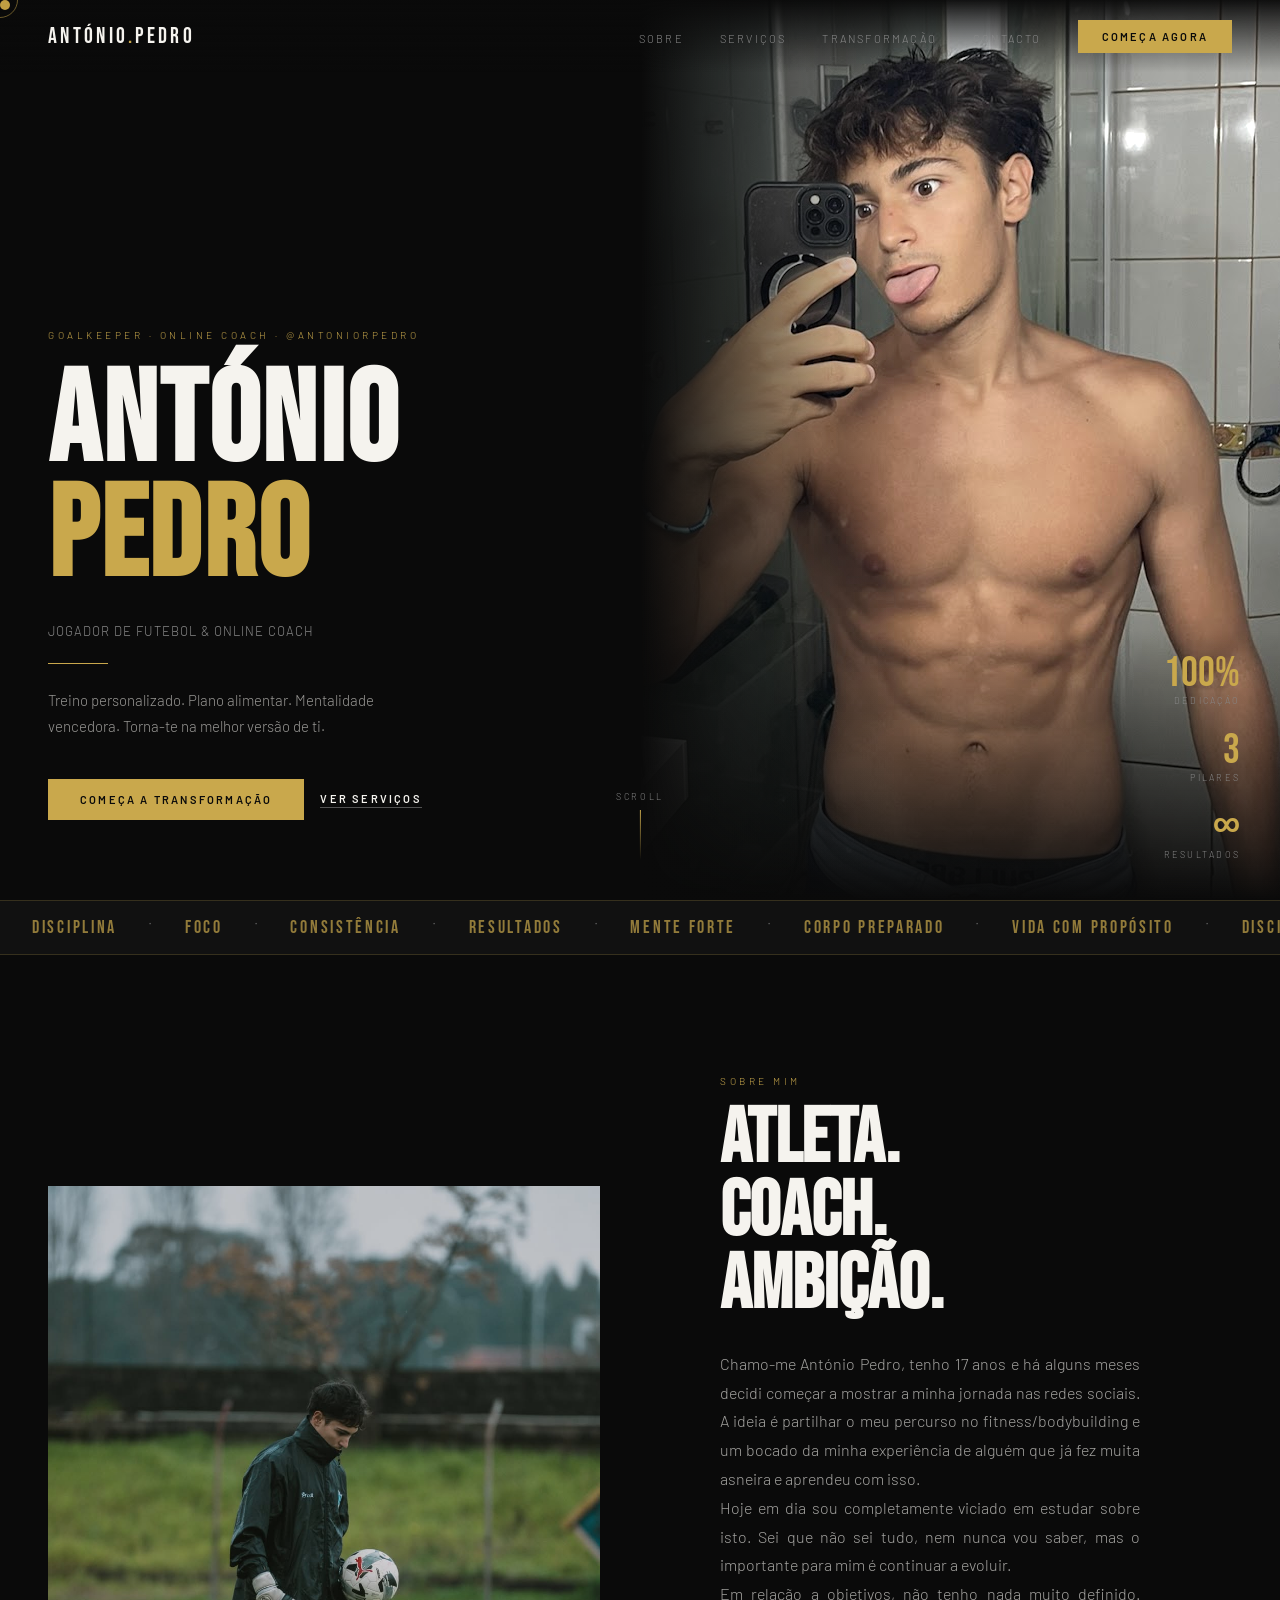
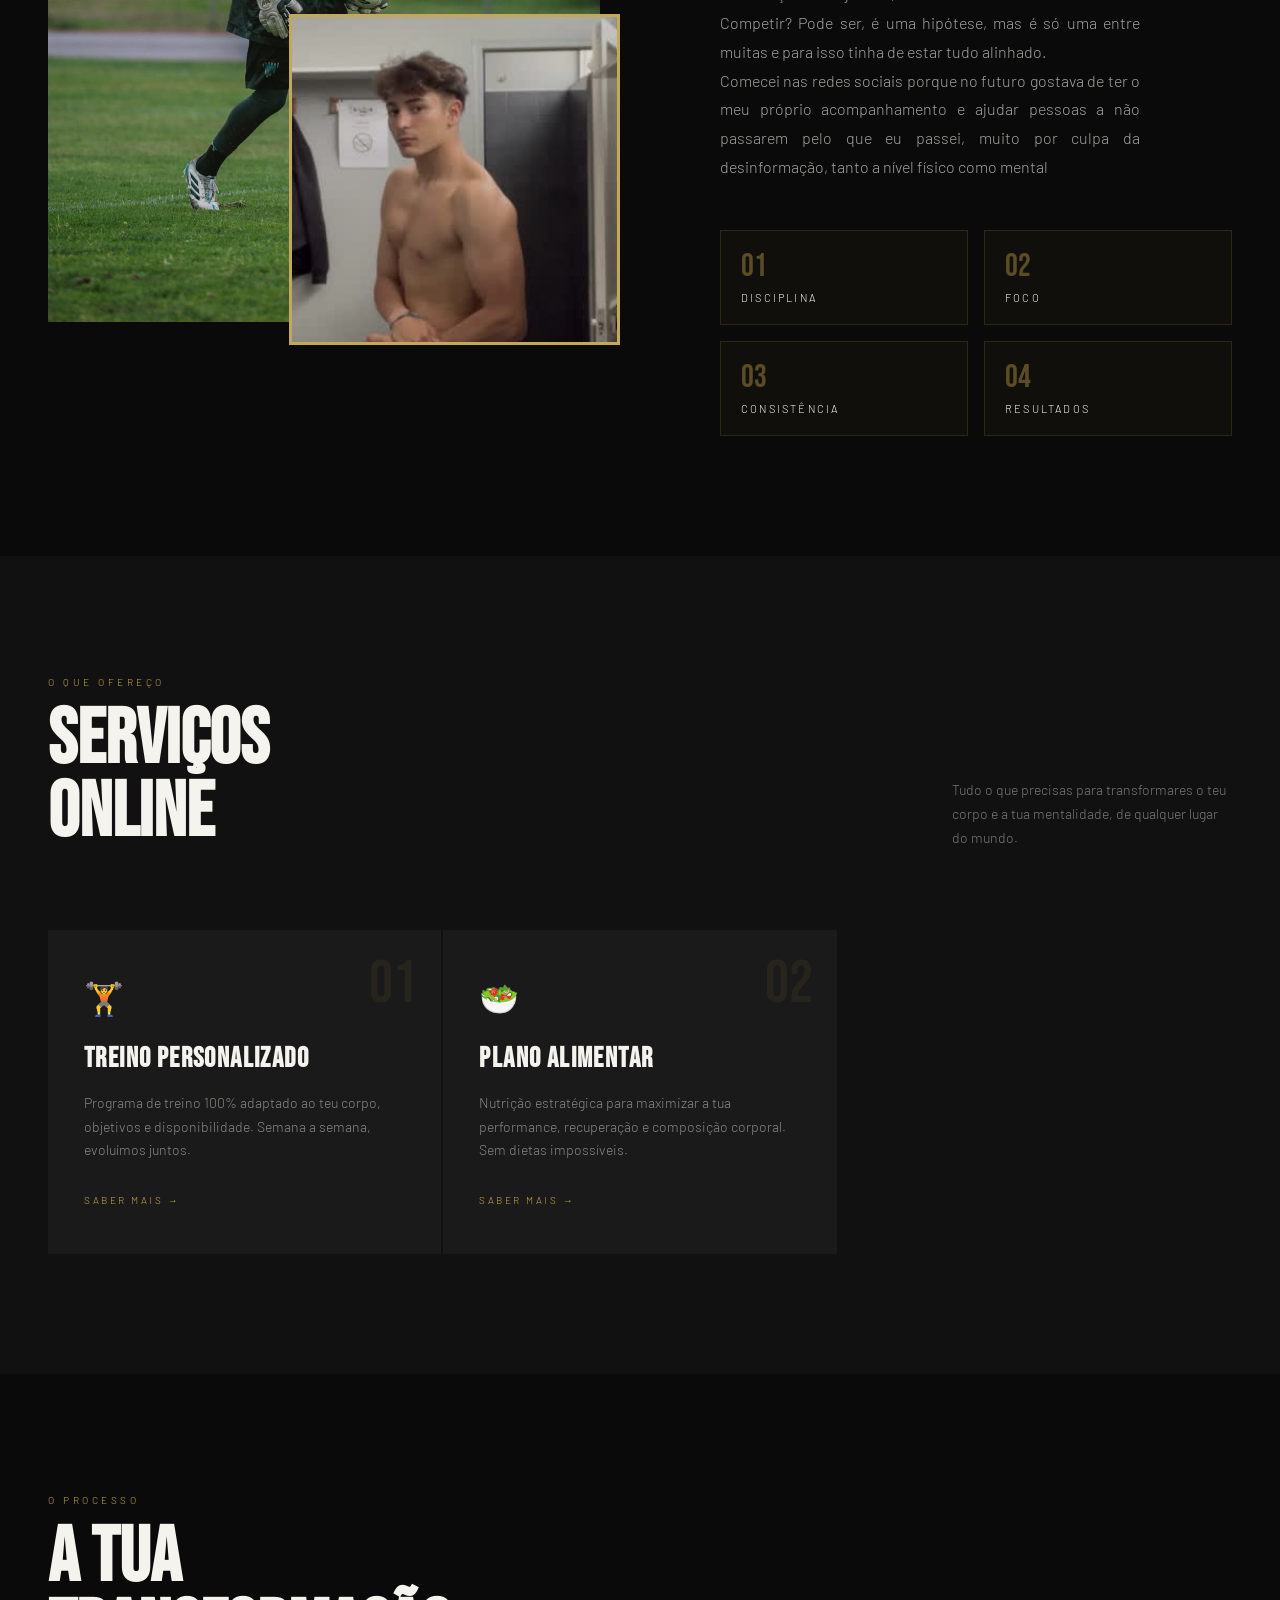
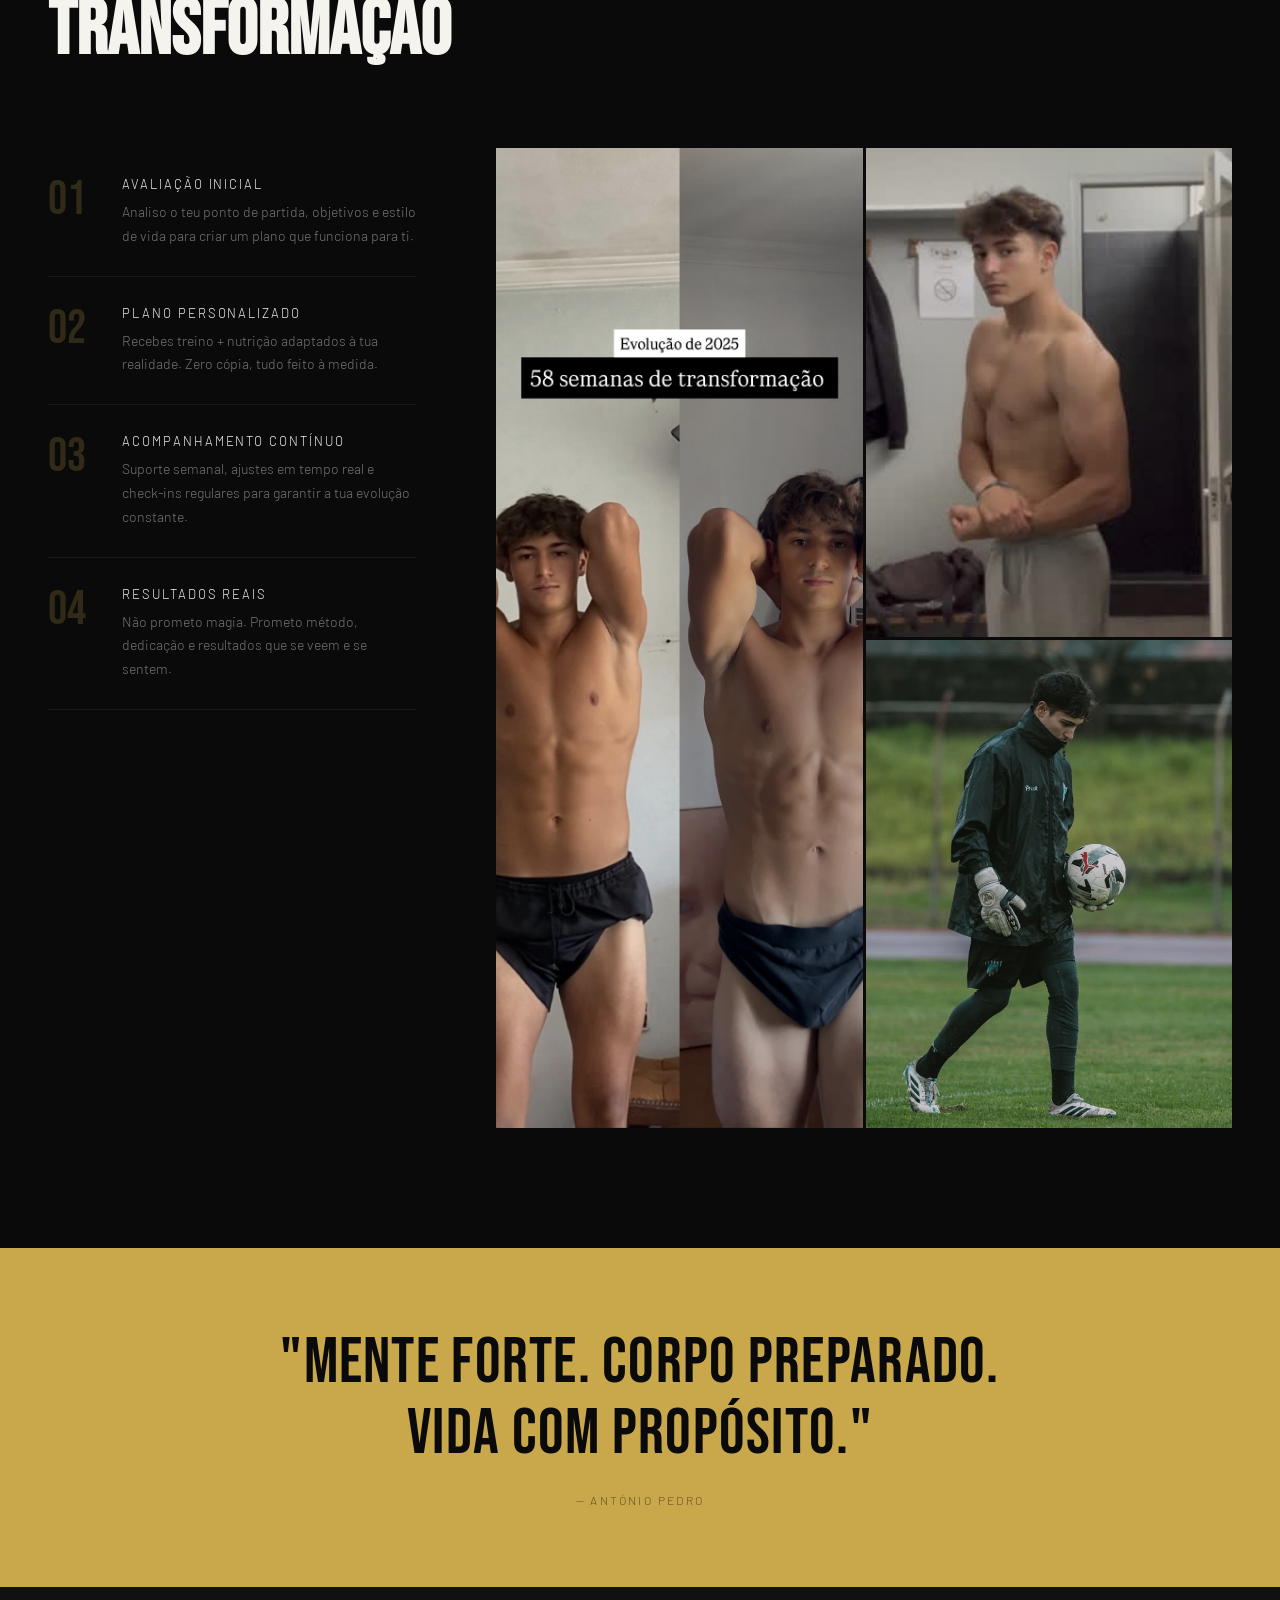
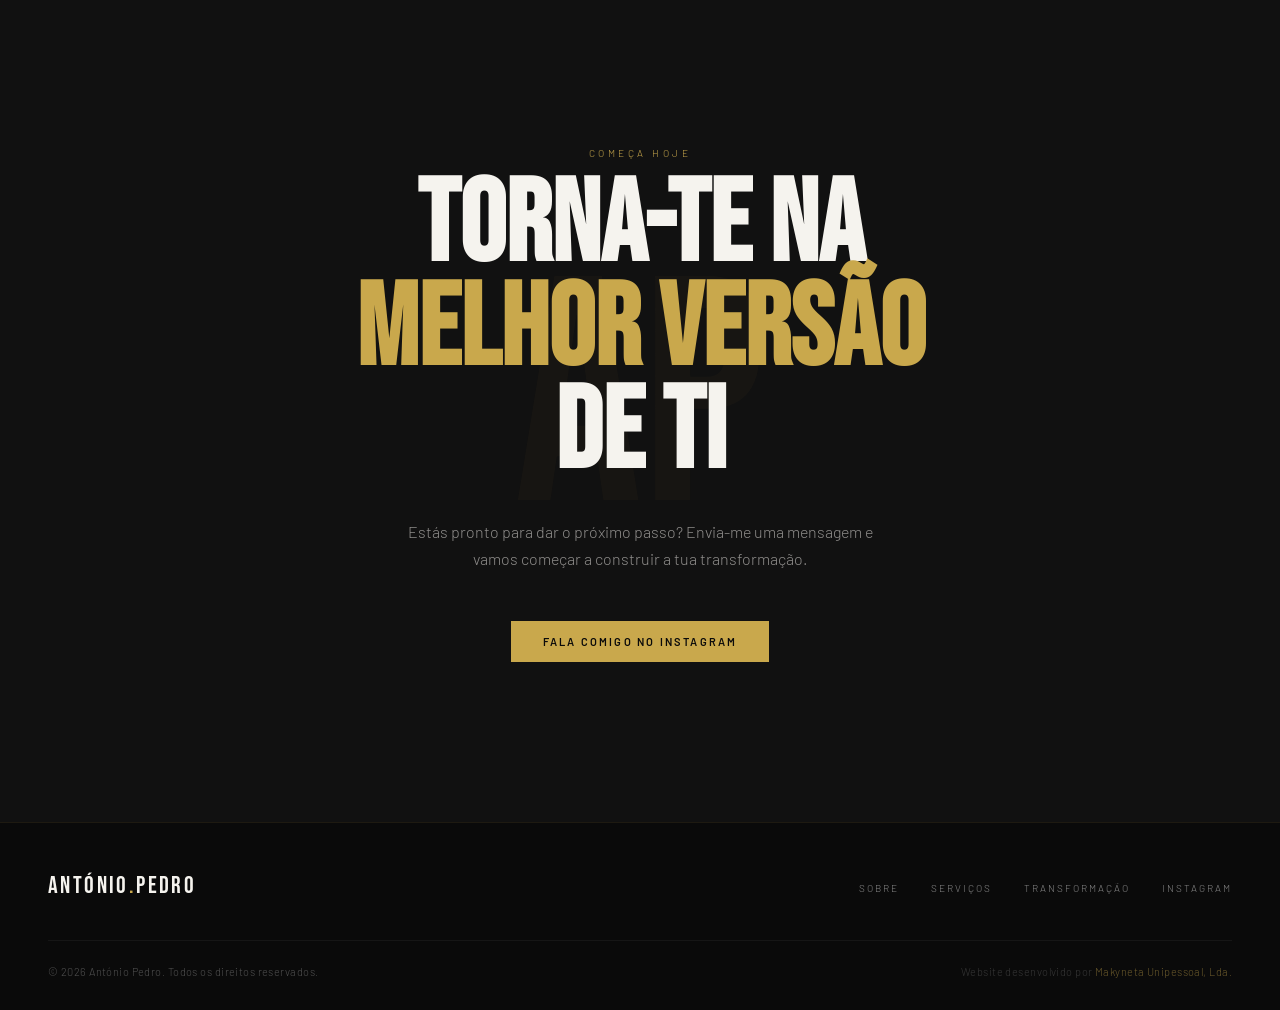
==== commit 4de97ad0: "May 18, 2026" ====
--- a/index.html
+++ b/index.html
@@ -81,7 +81,7 @@
     </div>
   </div>
   <div class="hero-right">
-    <img src="assets/images/acm.png" alt="António Pedro — Goalkeeper" class="hero-img-main">
+    <img src="assets/images/profile.jpg" alt="António Pedro" class="hero-img-main">
     <div class="hero-overlay"></div>
     <div class="hero-stats">
       <div class="stat">
@@ -134,9 +134,16 @@
     <div class="about-content reveal">
       <p class="section-label">Sobre Mim</p>
       <h2 class="section-title">ATLETA.<br>COACH.<br>AMBIÇÃO.</h2>
-      <p class="about-body">
-        Sou o António Pedro — guarda-redes profissional e online coach. Ao longo da minha carreira aprendi que o verdadeiro desempenho vai muito além do campo: é construído no ginásio, na mesa e na cabeça.<br><br>
-        O meu objetivo é ajudar-te a atingir o teu máximo potencial — seja no desporto, na saúde ou na vida. Com métodos baseados na minha própria experiência como atleta de alto rendimento.
+      <p class="about-body" style="text-align: justify;">
+        Chamo-me António Pedro, tenho 17 anos e há alguns meses decidi começar a mostrar a minha jornada nas redes sociais. A
+        ideia é partilhar o meu percurso no fitness/bodybuilding e um bocado da minha experiência de alguém que já fez muita
+        asneira e aprendeu com isso.<br>
+        Hoje em dia sou completamente viciado em estudar sobre isto. Sei que não sei tudo, nem nunca vou saber, mas o importante
+        para mim é continuar a evoluir.<br>
+        Em relação a objetivos, não tenho nada muito definido. Competir? Pode ser, é uma hipótese, mas é só uma entre muitas e
+        para isso tinha de estar tudo alinhado.<br>
+        Comecei nas redes sociais porque no futuro gostava de ter o meu próprio acompanhamento e ajudar pessoas a não passarem
+        pelo que eu passei, muito por culpa da desinformação, tanto a nível físico como mental
       </p>
       <div class="about-values">
         <div class="value-item">
@@ -186,13 +193,13 @@
       <p class="service-desc">Nutrição estratégica para maximizar a tua performance, recuperação e composição corporal. Sem dietas impossíveis.</p>
       <a href="#contacto" class="service-link">Saber mais →</a>
     </div>
-    <div class="service-card reveal">
+    <!-- <div class="service-card reveal">
       <span class="service-num">03</span>
       <span class="service-icon">🧠</span>
       <h3 class="service-name">Mentalidade Vencedora</h3>
       <p class="service-desc">A diferença entre bom e extraordinário está na cabeça. Trabalho contigo na disciplina, foco e resiliência mental.</p>
       <a href="#contacto" class="service-link">Saber mais →</a>
-    </div>
+    </div> -->
   </div>
 </section>
 
@@ -209,14 +216,14 @@
           <div class="step-num">01</div>
           <div class="step-content">
             <div class="step-title">Avaliação Inicial</div>
-            <div class="step-desc">Analisamos o teu ponto de partida, objetivos e estilo de vida para criar um plano que funciona para ti.</div>
+            <div class="step-desc">Analiso o teu ponto de partida, objetivos e estilo de vida para criar um plano que funciona para ti.</div>
           </div>
         </div>
         <div class="step reveal">
           <div class="step-num">02</div>
           <div class="step-content">
             <div class="step-title">Plano Personalizado</div>
-            <div class="step-desc">Recebes treino + nutrição + estratégia mental adaptados à tua realidade. Zero cópia, tudo feito à medida.</div>
+            <div class="step-desc">Recebes treino + nutrição adaptados à tua realidade. Zero cópia, tudo feito à medida.</div>
           </div>
         </div>
         <div class="step reveal">
@@ -230,12 +237,12 @@
           <div class="step-num">04</div>
           <div class="step-content">
             <div class="step-title">Resultados Reais</div>
-            <div class="step-desc">Não prometemos magia. Prometemos método, dedicação e resultados que se veem e se sentem.</div>
+            <div class="step-desc">Não prometo magia. Prometo método, dedicação e resultados que se veem e se sentem.</div>
           </div>
         </div>
       </div>
       <div class="transform-visual reveal">
-        <img src="assets/images/braco.jpg" alt="Transformação" class="transform-img tall">
+        <img src="assets/images/evolucao_body_antonio.jpg" alt="Transformação" class="transform-img tall">
         <img src="assets/images/espelho-braco.png" alt="António Pedro" class="transform-img">
         <img src="assets/images/acm.png" alt="Football" class="transform-img">
       </div>
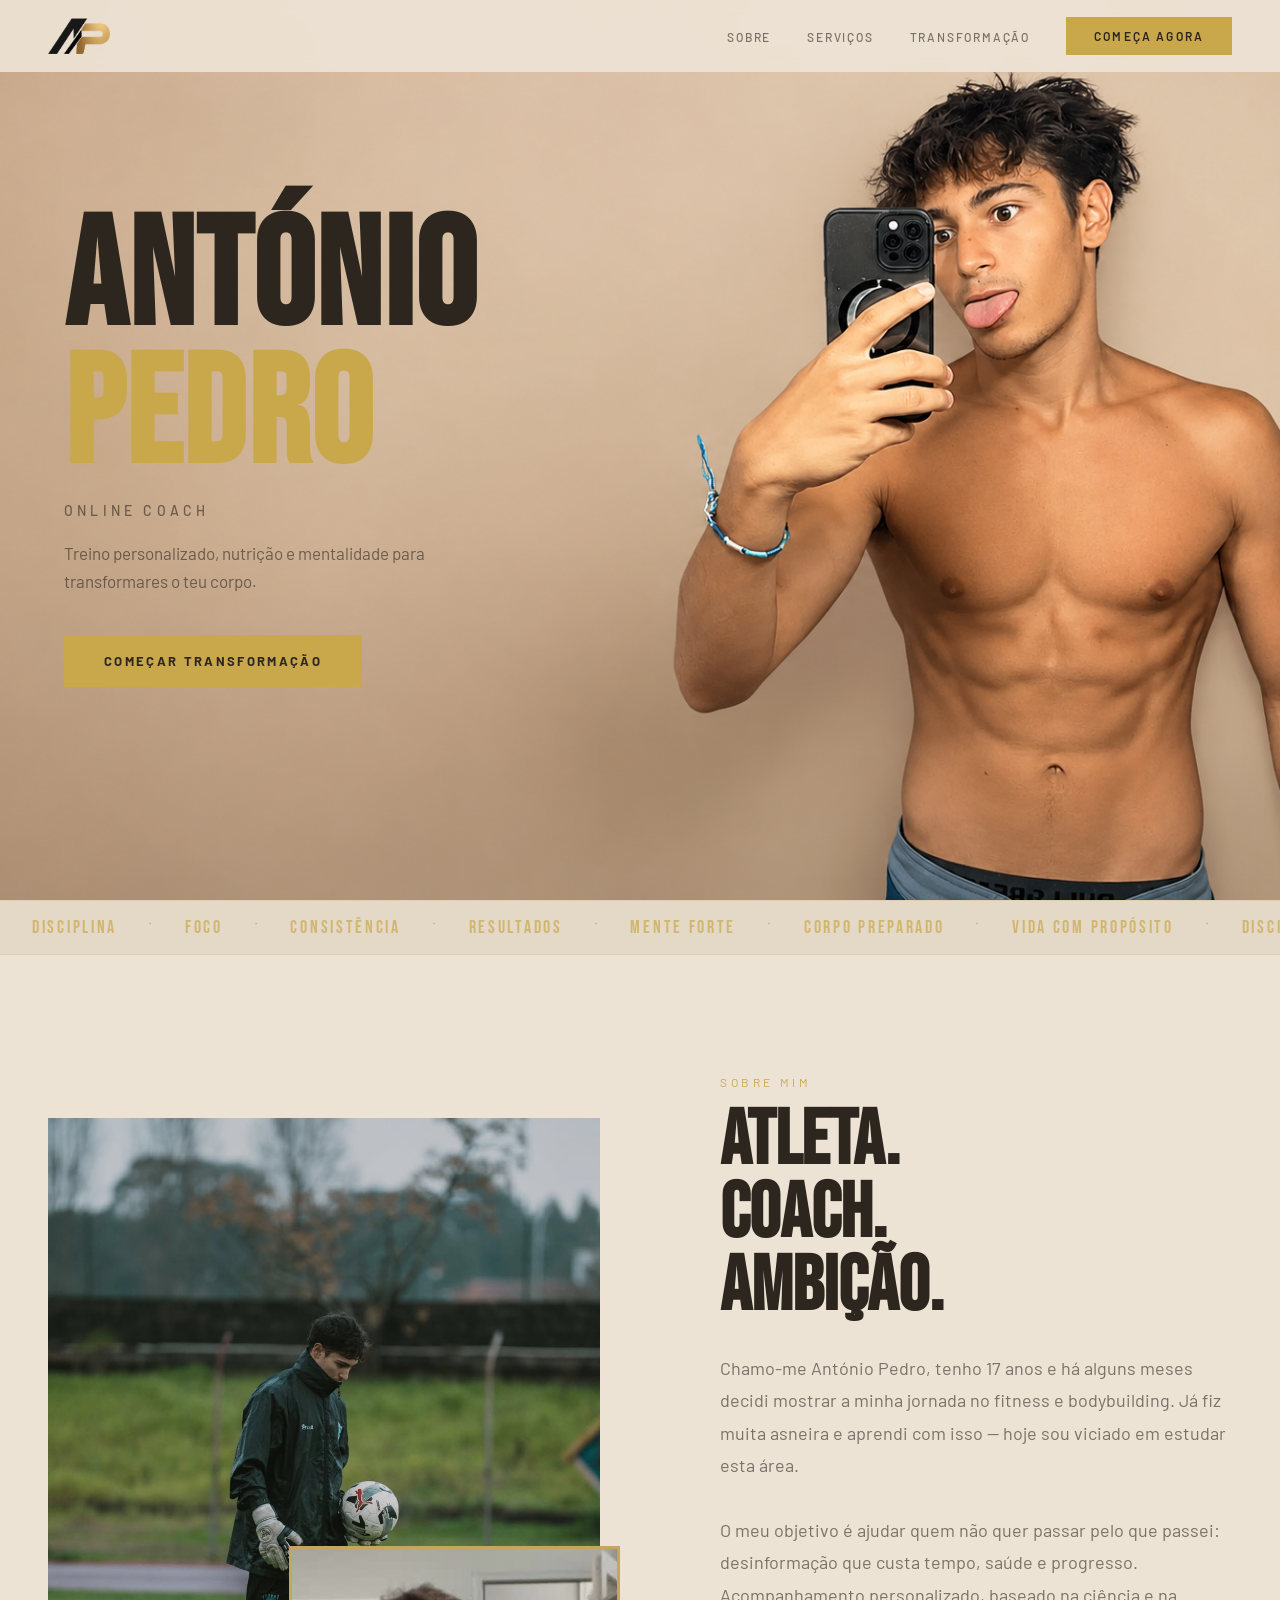
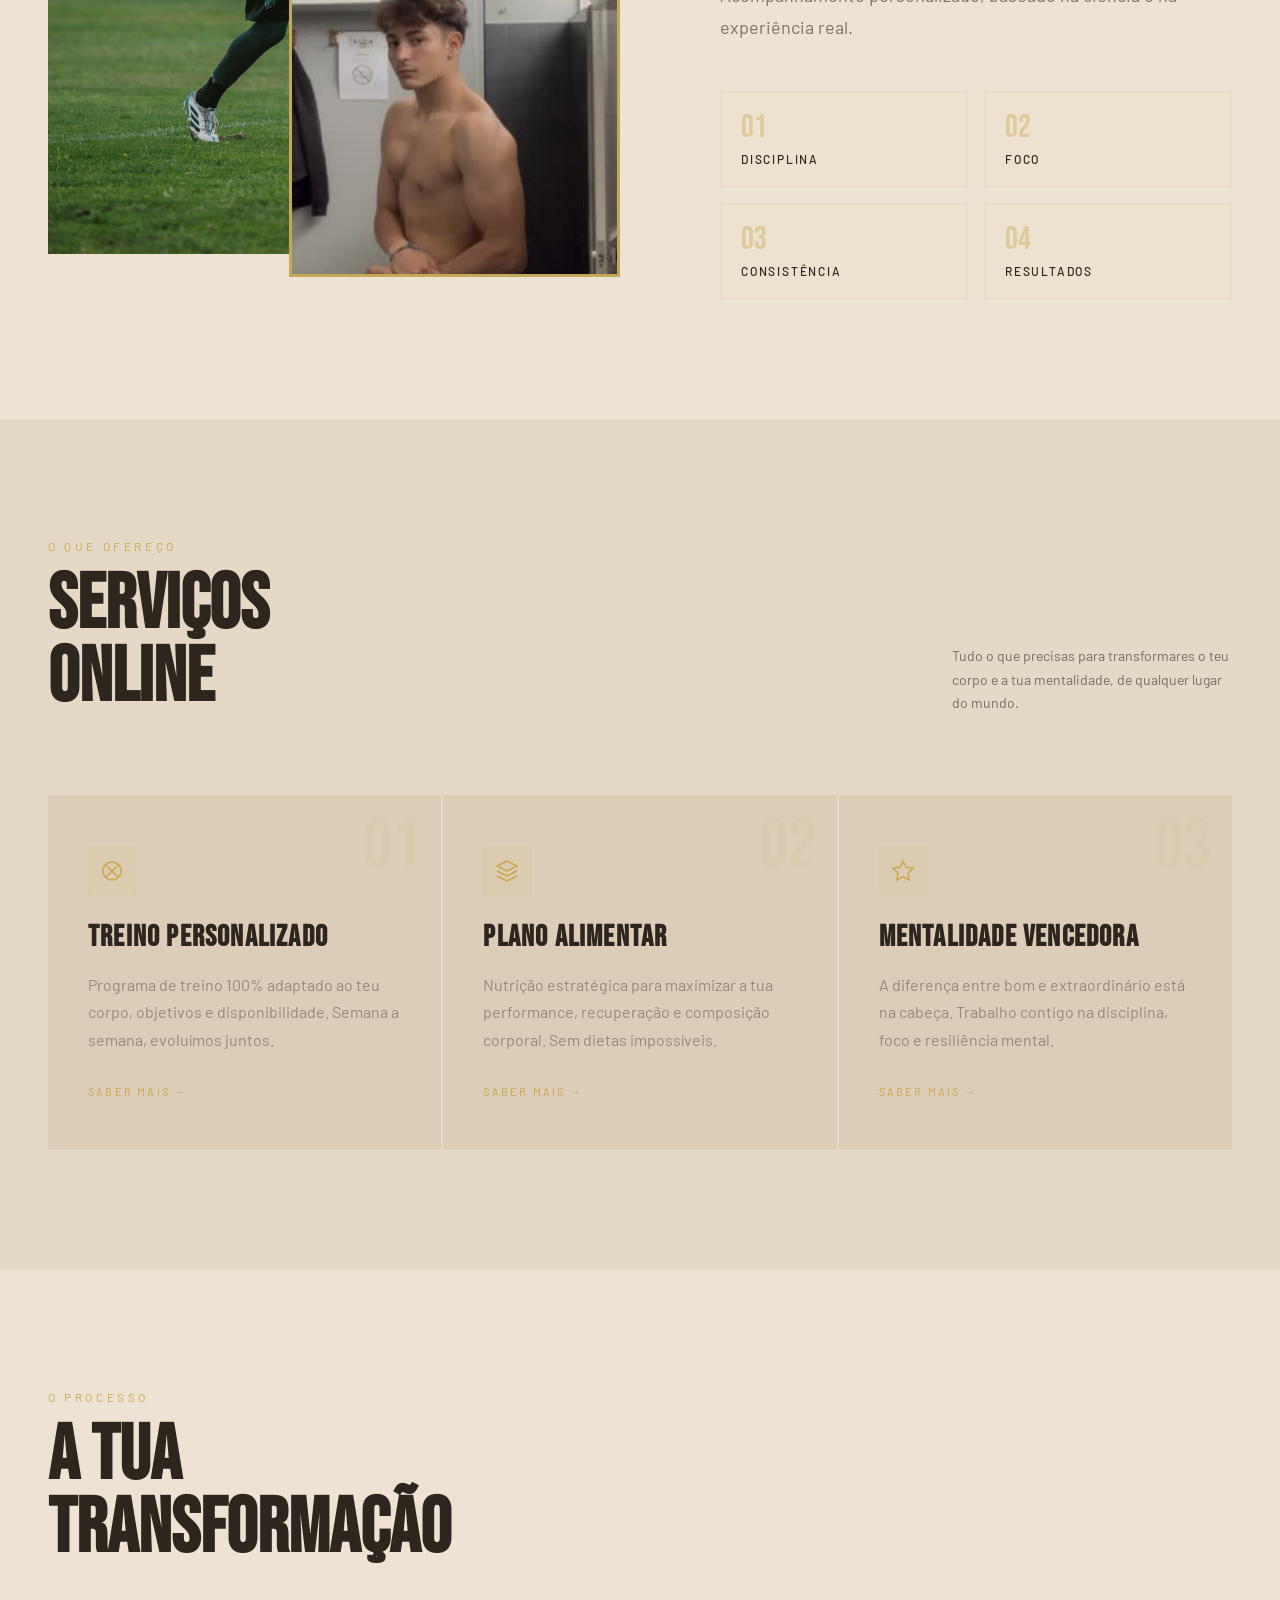
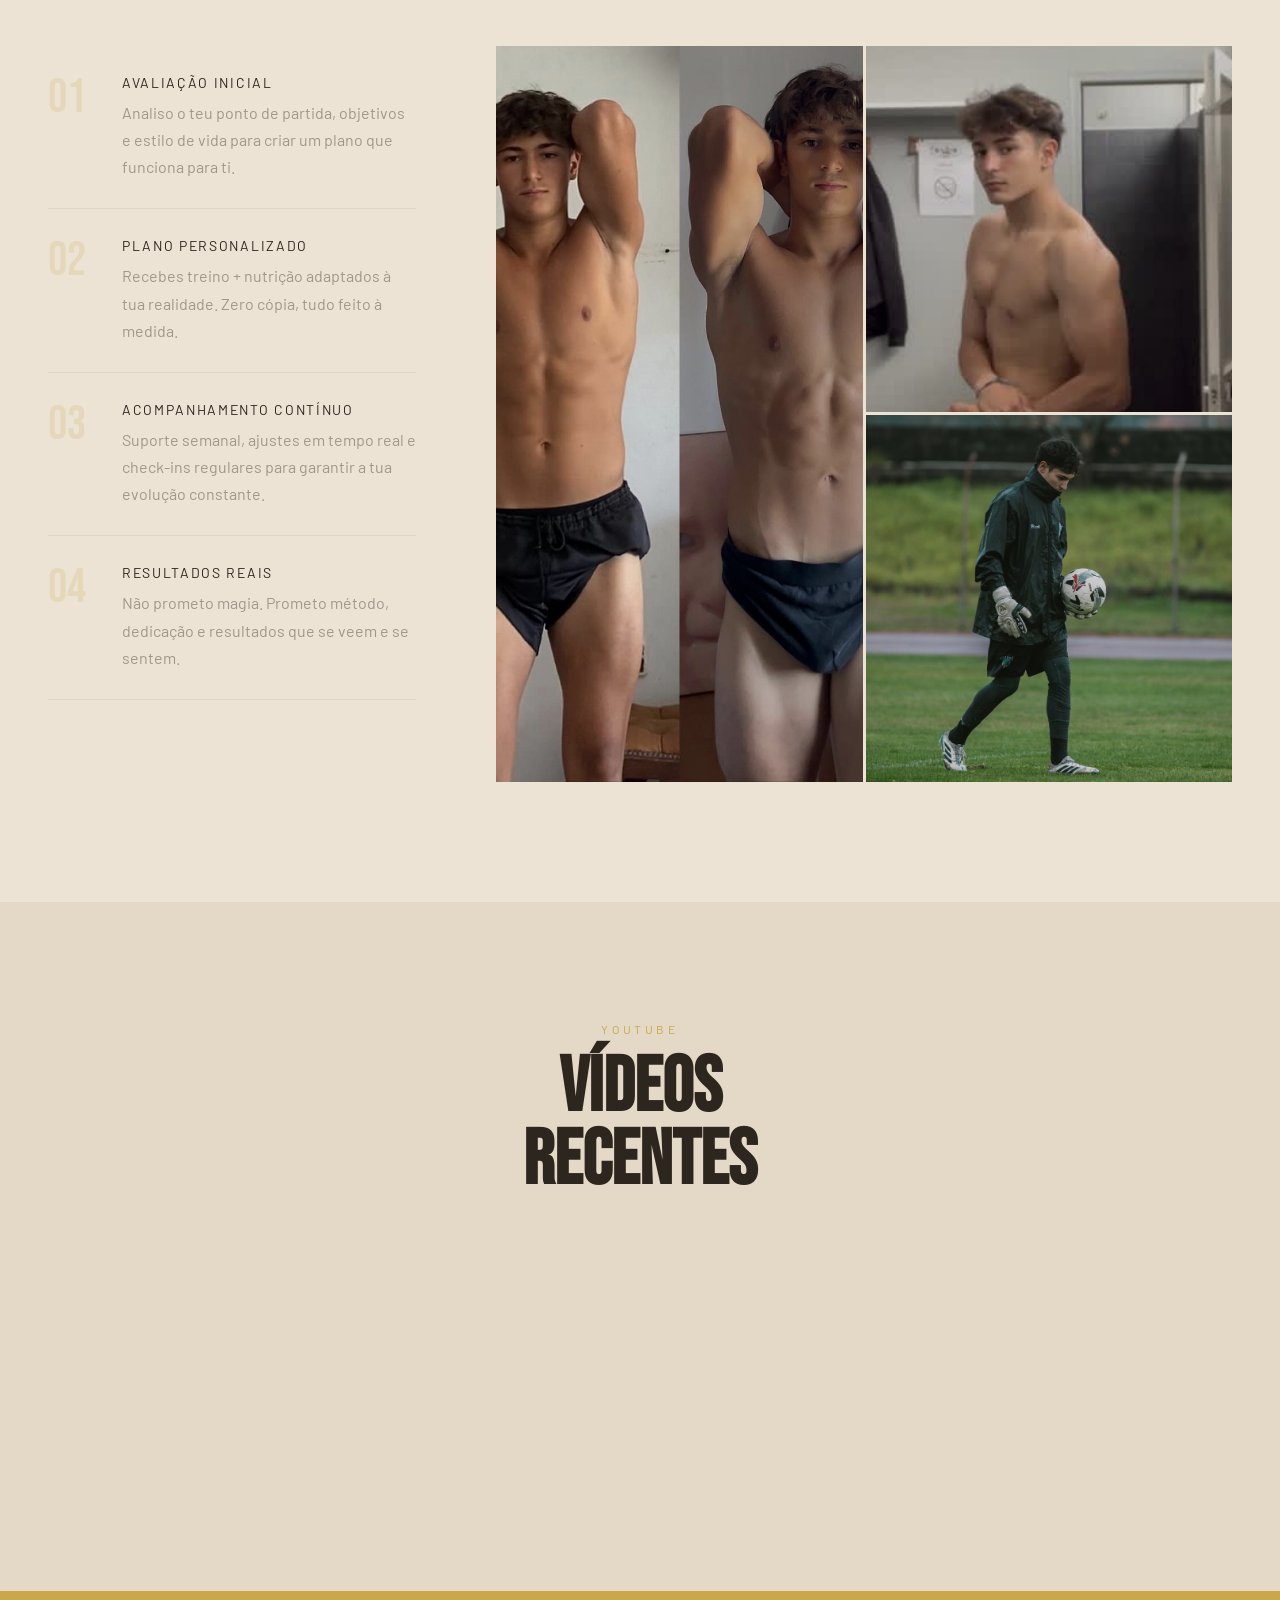
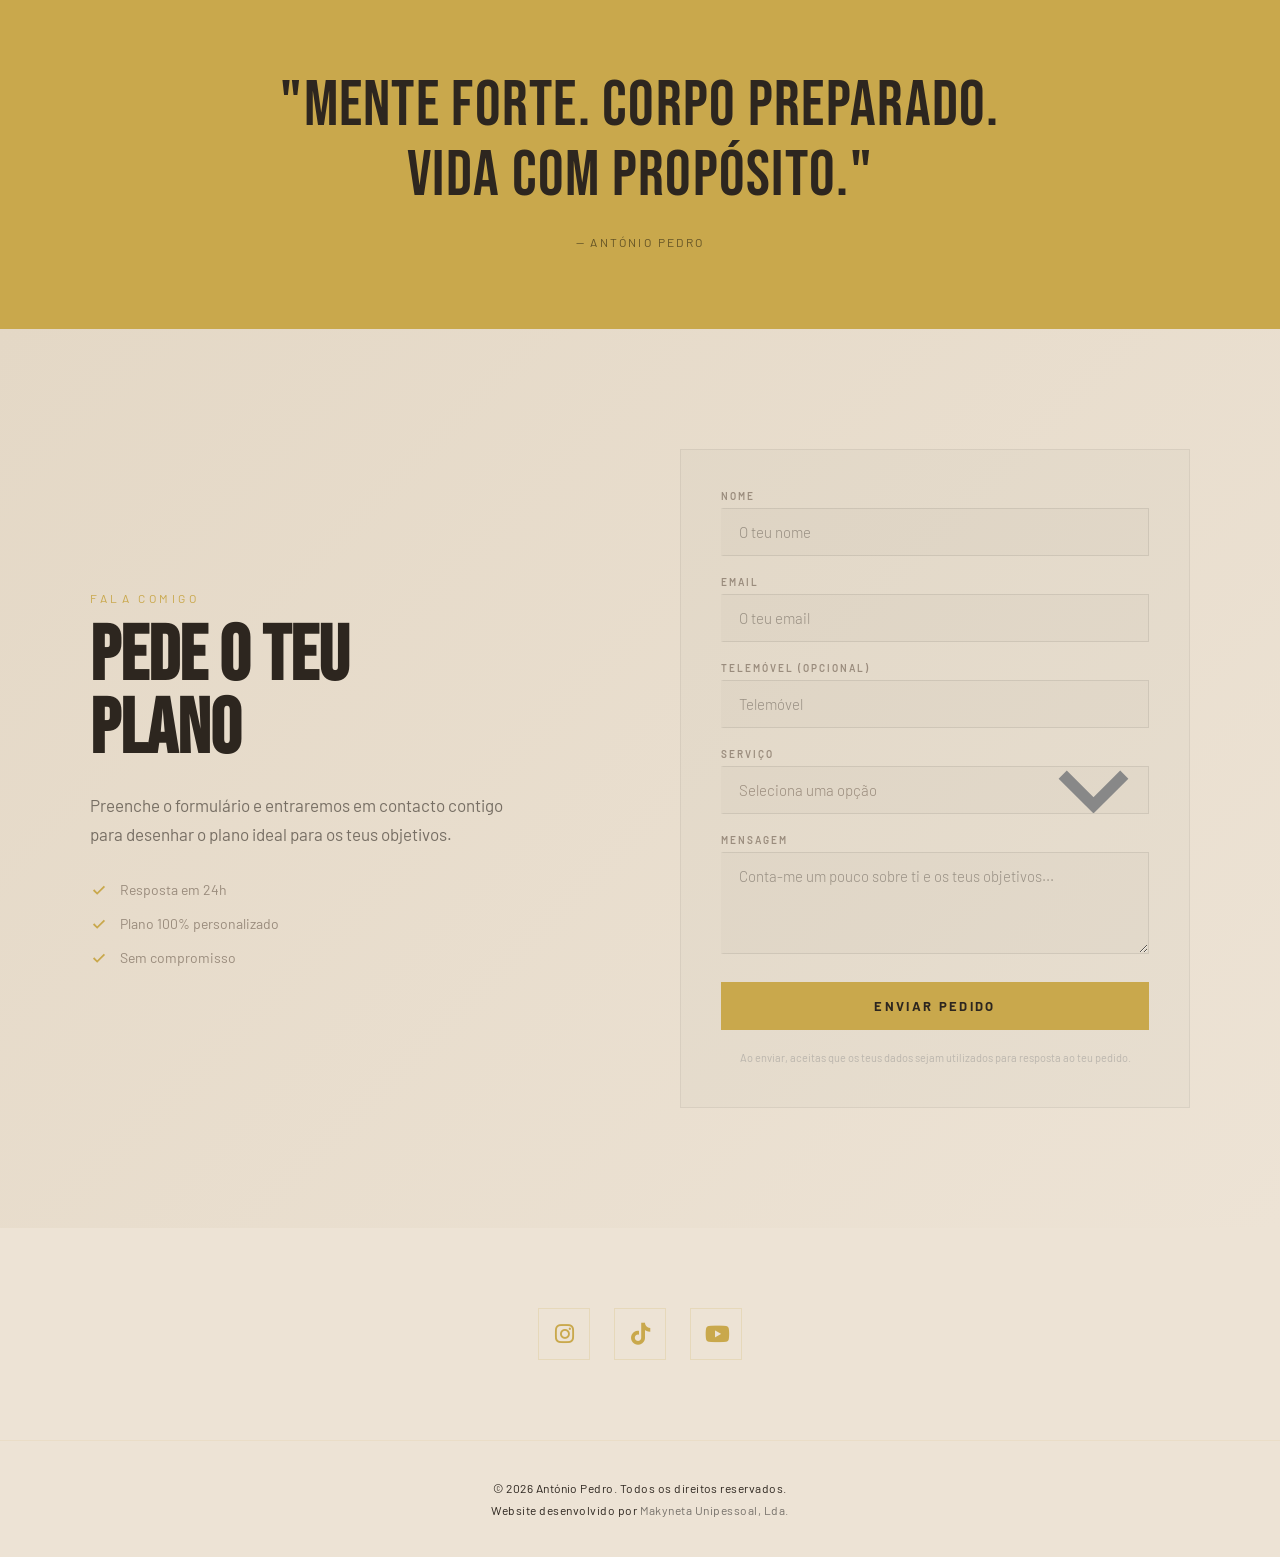
==== commit 00068cf4: "Website remake" ====
--- a/index.html
+++ b/index.html
@@ -6,60 +6,53 @@
     <meta name="viewport" content="width=device-width, initial-scale=1.0">
     <meta name="description" content="António Pedro — Guarda-redes profissional e online coach. Treino personalizado, plano alimentar e mentalidade vencedora para transformar o teu corpo e a tua vida.">
     <meta name="author" content="Makyneta Unipessoal, Lda.">
+    <meta name="keywords" content="António Pedro, online coach, personal trainer, plano alimentar, fitness, bodybuilding, guarda-redes">
+    <!-- Open Graph -->
+    <meta property="og:title" content="António Pedro | Online Coach">
+    <meta property="og:description" content="Guarda-redes profissional &amp; Online Coach. Transforma o teu corpo e a tua mente com treino personalizado, plano alimentar e mentalidade vencedora.">
+    <meta property="og:image" content="https://antoniorpedro.github.io/assets/images/ui/profile.jpg">
+    <meta property="og:url" content="https://antoniorpedro.github.io">
+    <meta property="og:type" content="website">
+    <meta name="twitter:card" content="summary_large_image">
     <!-- Styles -->
     <link rel="stylesheet" href="assets/styles/main.css">
+    <!-- Font Awesome -->
+    <link rel="stylesheet" href="https://cdnjs.cloudflare.com/ajax/libs/font-awesome/6.5.1/css/all.min.css">
     <!-- Font -->
-    <link href="https://fonts.googleapis.com/css2?family=Bebas+Neue&family=Barlow:ital,wght@0,300;0,400;0,600;0,700;1,300&display=swap" rel="stylesheet">    <!-- Scripts -->
+    <link href="https://fonts.googleapis.com/css2?family=Bebas+Neue&family=Barlow:ital,wght@0,300;0,400;0,600;0,700;1,300&display=swap" rel="stylesheet">
     <!-- Script -->
     <script src="assets/scripts/main.js" defer></script>
     <!-- Title_Favicon -->
-    <title>António Pedro — Footballer & Online Coach</title>
-    <link rel="icon" href="assets/images/favicon.png" type="image/png">
+    <title>António Pedro | Online Coach</title>
+    <link rel="icon" href="assets/images/ui/favicon.png" type="image/png">
 </head>
 <body>
 
-<div class="cursor" id="cursor"></div>
-<div class="cursor-ring" id="cursorRing"></div>
- 
-<!-- MOBILE MENU -->
+  <!-- MOBILE MENU -->
 <div class="mobile-menu" id="mobileMenu" aria-hidden="true">
-  <div class="mobile-menu-bg"></div>
-  <div class="mobile-menu-inner">
- 
-    <div class="mobile-menu-header">
-      <a href="#" class="mobile-menu-logo menu-link">ANTÓNIO<span>.</span>PEDRO</a>
-      <button class="menu-close" id="menuClose" aria-label="Fechar menu">
-        <svg viewBox="0 0 24 24"><line x1="18" y1="6" x2="6" y2="18"/><line x1="6" y1="6" x2="18" y2="18"/></svg>
-      </button>
-    </div>
- 
-    <ul class="mobile-menu-links">
-      <li><a href="#sobre"     class="menu-link">Sobre</a></li>
-      <li><a href="#servicos"  class="menu-link">Serviços</a></li>
-      <li><a href="#transformacao" class="menu-link">Transformação</a></li>
-      <li><a href="#contacto"  class="menu-link">Contacto</a></li>
-    </ul>
- 
-    <div class="mobile-menu-footer">
-      <a href="#contacto" class="mobile-menu-cta menu-link">Começa Agora</a>
-      <span class="mobile-menu-social">@antoniorpedro</span>
-    </div>
- 
+  <ul class="mobile-menu-links">
+    <li><a href="#sobre"     class="menu-link">Sobre</a></li>
+    <li><a href="#servicos"  class="menu-link">Serviços</a></li>
+    <li><a href="#transformacao" class="menu-link">Transformação</a></li>
+  </ul>
+  <div class="mobile-menu-footer">
+    <a href="#formulario" class="mobile-menu-cta menu-link">Começa Agora</a>
   </div>
 </div>
  
 <!-- NAV -->
 <nav id="navbar">
-  <a href="#" class="nav-logo">ANTÓNIO<span>.</span>PEDRO</a>
+  <a href="#" class="nav-logo">
+    <img src="assets/images/ui/header-logo.png" alt="António Pedro">
+  </a>
  
   <div class="nav-right">
     <ul class="nav-links">
       <li><a href="#sobre">Sobre</a></li>
       <li><a href="#servicos">Serviços</a></li>
       <li><a href="#transformacao">Transformação</a></li>
-      <li><a href="#contacto">Contacto</a></li>
     </ul>
-    <a href="#contacto" class="nav-cta">Começa Agora</a>
+    <a href="#formulario" class="nav-cta">Começa Agora</a>
   </div>
  
   <button class="hamburger" id="hamburger" aria-label="Abrir menu" aria-expanded="false">
@@ -69,38 +62,18 @@
 
 <!-- HERO -->
 <section class="hero" id="inicio">
-  <div class="hero-left">
-    <p class="hero-tag">Goalkeeper · Online Coach · @antoniorpedro</p>
-    <h1 class="hero-title">ANTÓNIO<br><span class="gold">PEDRO</span></h1>
-    <p class="hero-subtitle">Jogador de Futebol &amp; Online Coach</p>
-    <div class="hero-divider"></div>
-    <p class="hero-desc">Treino personalizado. Plano alimentar. Mentalidade vencedora. Torna-te na melhor versão de ti.</p>
-    <div class="hero-cta-row">
-      <a href="#contacto" class="btn-primary">Começa a Transformação</a>
-      <a href="#servicos" class="btn-ghost">Ver Serviços</a>
-    </div>
-  </div>
-  <div class="hero-right">
-    <img src="assets/images/profile.jpg" alt="António Pedro" class="hero-img-main">
-    <div class="hero-overlay"></div>
-    <div class="hero-stats">
-      <div class="stat">
-        <div class="stat-num">100%</div>
-        <div class="stat-label">Dedicação</div>
-      </div>
-      <div class="stat">
-        <div class="stat-num">3</div>
-        <div class="stat-label">Pilares</div>
-      </div>
-      <div class="stat">
-        <div class="stat-num">∞</div>
-        <div class="stat-label">Resultados</div>
-      </div>
-    </div>
-  </div>
-  <div class="hero-scroll">
-    <span>Scroll</span>
-    <div class="scroll-line"></div>
+  <picture class="hero-bg">
+    <source srcset="assets/images/ui/wallpaper-phone.png" media="(max-width: 768px)">
+    <img src="assets/images/ui/wallpaper-desktop.png" alt="" aria-hidden="true">
+  </picture>
+  <div class="hero-content">
+    <h1 class="hero-name">
+      <span>ANTÓNIO</span>
+      <span class="gold">PEDRO</span>
+    </h1>
+    <p class="hero-role">Online Coach</p>
+    <p class="hero-desc">Treino personalizado, nutrição e mentalidade para transformares o teu corpo.</p>
+    <a href="#formulario" class="btn-primary">Começar Transformação</a>
   </div>
 </section>
 
@@ -127,23 +100,16 @@
 <!-- ABOUT -->
 <section class="section" id="sobre">
   <div class="about-grid">
-    <div class="about-img-wrap reveal">
-      <img src="assets/images/acm_4-3.jpg" alt="António Pedro" class="about-img">
-      <img src="assets/images/espelho-braco.png" alt="António Pedro — Físico" class="about-img-accent">
-    </div>
-    <div class="about-content reveal">
+    <div class="about-img-wrap reveal-left">
+      <img src="assets/images/antonio-pedro/acm_4-3.jpg" alt="António Pedro" class="about-img">
+      <img src="assets/images/antonio-pedro/espelho-braco.png" alt="António Pedro — Físico" class="about-img-accent">
+    </div>
+    <div class="about-content reveal-right">
       <p class="section-label">Sobre Mim</p>
       <h2 class="section-title">ATLETA.<br>COACH.<br>AMBIÇÃO.</h2>
-      <p class="about-body" style="text-align: justify;">
-        Chamo-me António Pedro, tenho 17 anos e há alguns meses decidi começar a mostrar a minha jornada nas redes sociais. A
-        ideia é partilhar o meu percurso no fitness/bodybuilding e um bocado da minha experiência de alguém que já fez muita
-        asneira e aprendeu com isso.<br>
-        Hoje em dia sou completamente viciado em estudar sobre isto. Sei que não sei tudo, nem nunca vou saber, mas o importante
-        para mim é continuar a evoluir.<br>
-        Em relação a objetivos, não tenho nada muito definido. Competir? Pode ser, é uma hipótese, mas é só uma entre muitas e
-        para isso tinha de estar tudo alinhado.<br>
-        Comecei nas redes sociais porque no futuro gostava de ter o meu próprio acompanhamento e ajudar pessoas a não passarem
-        pelo que eu passei, muito por culpa da desinformação, tanto a nível físico como mental
+      <p class="about-body">
+        Chamo-me António Pedro, tenho 17 anos e há alguns meses decidi mostrar a minha jornada no fitness e bodybuilding. Já fiz muita asneira e aprendi com isso — hoje sou viciado em estudar esta área.<br><br>
+        O meu objetivo é ajudar quem não quer passar pelo que passei: desinformação que custa tempo, saúde e progresso. Acompanhamento personalizado, baseado na ciência e na experiência real.
       </p>
       <div class="about-values">
         <div class="value-item">
@@ -174,38 +140,51 @@
       <p class="section-label">O Que Ofereço</p>
       <h2 class="section-title">SERVIÇOS<br>ONLINE</h2>
     </div>
-    <p class="reveal" style="max-width:280px; font-size:14px; line-height:1.7; color:rgba(245,243,238,0.45);">
+    <p class="reveal" style="max-width:280px; font-size:14px; line-height:1.7; color:var(--text-muted);">
       Tudo o que precisas para transformares o teu corpo e a tua mentalidade, de qualquer lugar do mundo.
     </p>
   </div>
   <div class="services-grid">
     <div class="service-card reveal">
       <span class="service-num">01</span>
-      <span class="service-icon">🏋️</span>
+      <div class="service-icon">
+        <svg viewBox="0 0 24 24" fill="none" stroke="currentColor" stroke-width="1.5">
+          <path d="M6.5 6.5L17.5 17.5M17.5 6.5L6.5 17.5"/>
+          <circle cx="12" cy="12" r="9"/>
+        </svg>
+      </div>
       <h3 class="service-name">Treino Personalizado</h3>
       <p class="service-desc">Programa de treino 100% adaptado ao teu corpo, objetivos e disponibilidade. Semana a semana, evoluímos juntos.</p>
-      <a href="#contacto" class="service-link">Saber mais →</a>
+      <a href="#formulario" class="service-link">Saber mais →</a>
     </div>
     <div class="service-card reveal">
       <span class="service-num">02</span>
-      <span class="service-icon">🥗</span>
+      <div class="service-icon">
+        <svg viewBox="0 0 24 24" fill="none" stroke="currentColor" stroke-width="1.5">
+          <path d="M12 2L2 7l10 5 10-5-10-5zM2 17l10 5 10-5M2 12l10 5 10-5"/>
+        </svg>
+      </div>
       <h3 class="service-name">Plano Alimentar</h3>
       <p class="service-desc">Nutrição estratégica para maximizar a tua performance, recuperação e composição corporal. Sem dietas impossíveis.</p>
-      <a href="#contacto" class="service-link">Saber mais →</a>
-    </div>
-    <!-- <div class="service-card reveal">
+      <a href="#formulario" class="service-link">Saber mais →</a>
+    </div>
+    <div class="service-card reveal">
       <span class="service-num">03</span>
-      <span class="service-icon">🧠</span>
+      <div class="service-icon">
+        <svg viewBox="0 0 24 24" fill="none" stroke="currentColor" stroke-width="1.5">
+          <path d="M12 2L15.09 8.26L22 9.27L17 14.14L18.18 21.02L12 17.77L5.82 21.02L7 14.14L2 9.27L8.91 8.26L12 2z"/>
+        </svg>
+      </div>
       <h3 class="service-name">Mentalidade Vencedora</h3>
       <p class="service-desc">A diferença entre bom e extraordinário está na cabeça. Trabalho contigo na disciplina, foco e resiliência mental.</p>
-      <a href="#contacto" class="service-link">Saber mais →</a>
-    </div> -->
+      <a href="#formulario" class="service-link">Saber mais →</a>
+    </div>
   </div>
 </section>
 
 <!-- TRANSFORMATION -->
-<section id="transformacao" style="padding: 120px 48px; background: var(--black);">
-  <div class="transform-section" style="padding:0; max-width:1200px; margin:0 auto;">
+<section id="transformacao">
+  <div class="transform-section">
     <div class="reveal">
       <p class="section-label">O Processo</p>
       <h2 class="section-title">A TUA<br>TRANSFORMAÇÃO</h2>
@@ -241,12 +220,37 @@
           </div>
         </div>
       </div>
-      <div class="transform-visual reveal">
-        <img src="assets/images/evolucao_body_antonio.jpg" alt="Transformação" class="transform-img tall">
-        <img src="assets/images/espelho-braco.png" alt="António Pedro" class="transform-img">
-        <img src="assets/images/acm.png" alt="Football" class="transform-img">
-      </div>
-    </div>
+      <div class="transform-visual reveal-right">
+        <img src="assets/images/antonio-pedro/evolucao_body_antonio.jpg" alt="Transformação" class="transform-img tall">
+        <img src="assets/images/antonio-pedro/espelho-braco.png" alt="António Pedro" class="transform-img">
+        <img src="assets/images/antonio-pedro/acm.png" alt="Football" class="transform-img">
+      </div>
+    </div>
+  </div>
+</section>
+
+<!-- YOUTUBE -->
+<section class="youtube-section">
+  <div class="reveal" style="max-width:1200px;margin:0 auto 60px;">
+    <p class="section-label">YouTube</p>
+    <h2 class="section-title">VÍDEOS<br>RECENTES</h2>
+  </div>
+  <div class="youtube-grid">
+    <a href="https://www.youtube.com/watch?v=Ojsoqy74lZo" target="_blank" class="youtube-card reveal">
+      <div class="youtube-thumb" style="background-image:url(assets/images/youtube-videos/a-minha-experiencia-na-viagem-de-finalistas-a-melhor-semana-da-minha-vida.jpg);">
+        <div class="youtube-play"><i class="fas fa-play"></i></div>
+      </div>
+    </a>
+    <a href="https://www.youtube.com/watch?v=GmGSbttGtG0" target="_blank" class="youtube-card reveal">
+      <div class="youtube-thumb" style="background-image:url(assets/images/youtube-videos/um-dia-na-minha-vida-estudante-jogador-de-futebol-e-fitness.jpg);">
+        <div class="youtube-play"><i class="fas fa-play"></i></div>
+      </div>
+    </a>
+    <a href="https://www.youtube.com/watch?v=Gl6QBqNVxbU" target="_blank" class="youtube-card reveal">
+      <div class="youtube-thumb" style="background-image:url(assets/images/youtube-videos/aprende-a-treinar-de-uma-vez-por-todas-full-body-na-pratica-ciencia.jpg);">
+        <div class="youtube-play"><i class="fas fa-play"></i></div>
+      </div>
+    </a>
   </div>
 </section>
 
@@ -256,31 +260,96 @@
   <p class="quote-sub">— António Pedro</p>
 </div>
 
-<!-- CTA -->
-<section class="cta-section" id="contacto">
-  <div class="cta-bg-text">AP</div>
-  <div class="cta-content">
-    <p class="section-label" style="justify-content:center;display:flex;">Começa Hoje</p>
-    <h2 class="cta-title">TORNA-TE NA<br><span>MELHOR VERSÃO</span><br>DE TI</h2>
-    <p class="cta-body">Estás pronto para dar o próximo passo? Envia-me uma mensagem e vamos começar a construir a tua transformação.</p>
-    <div class="cta-btn-group">
-      <a href="https://instagram.com/antoniorpedro" target="_blank" class="btn-primary">Fala Comigo no Instagram</a>
-    </div>
-  </div>
-</section>
+<!-- CONTACT FORM -->
+<section class="form-section" id="formulario">
+  <div class="form-container">
+    <div class="form-left reveal-left">
+      <p class="section-label">Fala Comigo</p>
+      <h2 class="section-title">PEDE O TEU<br><span class="gold">PLANO</span></h2>
+      <p class="form-desc">Preenche o formulário e entraremos em contacto contigo para desenhar o plano ideal para os teus objetivos.</p>
+      <div class="form-benefits">
+        <div class="form-benefit">
+          <svg viewBox="0 0 20 20" fill="none" stroke="var(--gold)" stroke-width="2"><polyline points="4 10 8 14 16 6"/></svg>
+          <span>Resposta em 24h</span>
+        </div>
+        <div class="form-benefit">
+          <svg viewBox="0 0 20 20" fill="none" stroke="var(--gold)" stroke-width="2"><polyline points="4 10 8 14 16 6"/></svg>
+          <span>Plano 100% personalizado</span>
+        </div>
+        <div class="form-benefit">
+          <svg viewBox="0 0 20 20" fill="none" stroke="var(--gold)" stroke-width="2"><polyline points="4 10 8 14 16 6"/></svg>
+          <span>Sem compromisso</span>
+        </div>
+      </div>
+    </div>
+    <form class="form-right reveal-right" id="contactForm" novalidate>
+      <div class="form-group">
+        <label for="formName">Nome</label>
+        <input type="text" id="formName" name="nome" placeholder="O teu nome" required>
+      </div>
+      <div class="form-group">
+        <label for="formEmail">Email</label>
+        <input type="email" id="formEmail" name="email" placeholder="O teu email" required>
+      </div>
+      <div class="form-group">
+        <label for="formPhone">Telemóvel (opcional)</label>
+        <input type="tel" id="formPhone" name="telemovel" placeholder="Telemóvel">
+      </div>
+      <div class="form-group">
+        <label for="formService">Serviço</label>
+        <select id="formService" name="servico">
+          <option value="">Seleciona uma opção</option>
+          <option value="treino">Treino Personalizado</option>
+          <option value="alimentar">Plano Alimentar</option>
+          <option value="mentalidade">Mentalidade Vencedora</option>
+          <option value="completo">Programa Completo</option>
+        </select>
+      </div>
+      <div class="form-group">
+        <label for="formMessage">Mensagem</label>
+        <textarea id="formMessage" name="mensagem" rows="4" placeholder="Conta-me um pouco sobre ti e os teus objetivos..." required></textarea>
+      </div>
+      <button type="submit" class="btn-primary form-submit">
+        <span class="form-submit-text">Enviar Pedido</span>
+        <span class="form-submit-loading" aria-hidden="true">
+          <svg viewBox="0 0 24 24" fill="none" stroke="currentColor" stroke-width="2"><circle cx="12" cy="12" r="10" stroke-dasharray="31.4 31.4" stroke-linecap="round"/></svg>
+        </span>
+      </button>
+      <p class="form-note">Ao enviar, aceitas que os teus dados sejam utilizados para resposta ao teu pedido.</p>
+      <div class="form-success hidden">
+        <svg viewBox="0 0 24 24" fill="none" stroke="currentColor" stroke-width="2"><path d="M22 11.08V12a10 10 0 11-5.93-9.14"/><polyline points="22 4 12 14.01 9 11.01"/></svg>
+        <h3>Pedido Enviado!</h3>
+        <p>Recebemos a tua mensagem. Entraremos em contacto brevemente.</p>
+      </div>
+    </form>
+  </div>
+</section>
+
+<!-- SOCIAL -->
+<section class="social-section" id="contacto">
+  <div class="social-inner">
+    <a href="https://instagram.com/antoniorpedro" target="_blank" class="social-link" aria-label="Instagram">
+      <i class="fab fa-instagram"></i>
+    </a>
+    <a href="https://tiktok.com/@antonio_rpedro" target="_blank" class="social-link" aria-label="TikTok">
+      <i class="fab fa-tiktok"></i>
+    </a>
+    <a href="https://youtube.com/@antonio_rpedro" target="_blank" class="social-link" aria-label="YouTube">
+      <i class="fab fa-youtube"></i>
+    </a>
+  </div>
+</section>
+
+<!-- BACK TO TOP -->
+<button class="back-to-top" id="backToTop" aria-label="Voltar ao topo">
+  <svg viewBox="0 0 24 24" fill="none" stroke="currentColor" stroke-width="2">
+    <polyline points="18 15 12 9 6 15"/>
+  </svg>
+</button>
 
 <!-- FOOTER -->
 <footer>
-  <div class="footer-top">
-    <div class="footer-logo">ANTÓNIO<span>.</span>PEDRO</div>
-    <ul class="footer-links">
-      <li><a href="#sobre">Sobre</a></li>
-      <li><a href="#servicos">Serviços</a></li>
-      <li><a href="#transformacao">Transformação</a></li>
-      <li><a href="https://instagram.com/antoniorpedro" target="_blank">Instagram</a></li>
-    </ul>
-  </div>
-  <div class="footer-bottom">
+  <div class="footer-inner">
     <p class="footer-copy">© 2026 António Pedro. Todos os direitos reservados.</p>
     <p class="footer-made">Website desenvolvido por <a href="https://makyneta.github.io" target="_blank" rel="noopener">Makyneta Unipessoal, Lda.</a></p>
   </div>
--- a/assets/styles/main.css
+++ b/assets/styles/main.css
@@ -2,42 +2,24 @@
   :root {
     --gold: #C9A84C;
     --gold-light: #E8C96A;
-    --black: #0A0A0A;
-    --dark: #111111;
-    --dark2: #1A1A1A;
-    --white: #F5F3EE;
-    --grey: #888;
-  }
-  html { scroll-behavior: smooth; }
+    --gold-glow: rgba(201,168,76,0.1);
+    --black: #EDE3D5;
+    --dark: #E4D8C6;
+    --dark2: #DBCDB8;
+    --white: #2D261F;
+    --grey: #9A8C7D;
+    --text-muted: rgba(45,38,31,0.6);
+    --text-dim: rgba(45,38,31,0.4);
+  }
+  html { scroll-behavior: smooth; scroll-padding-top: 80px; }
   body {
     background: var(--black);
     color: var(--white);
     font-family: 'Barlow', sans-serif;
-    font-weight: 300;
+    font-weight: 400;
     overflow-x: hidden;
-    cursor: none;
-  }
- 
-  /* ── CUSTOM CURSOR (desktop only) ── */
-  .cursor {
-    width: 10px; height: 10px;
-    background: var(--gold);
-    border-radius: 50%;
-    position: fixed; top: 0; left: 0;
-    pointer-events: none;
-    z-index: 9999;
-    transition: transform 0.15s ease;
-    mix-blend-mode: difference;
-  }
-  .cursor-ring {
-    width: 36px; height: 36px;
-    border: 1px solid var(--gold);
-    border-radius: 50%;
-    position: fixed; top: 0; left: 0;
-    pointer-events: none;
-    z-index: 9998;
-    transition: transform 0.4s cubic-bezier(.16,1,.3,1), width 0.3s, height 0.3s, opacity 0.3s;
-    opacity: 0.5;
+    -webkit-font-smoothing: antialiased;
+    -moz-osx-font-smoothing: grayscale;
   }
  
   /* ── NAV ── */
@@ -47,22 +29,26 @@
     padding: 0 48px;
     height: 72px;
     display: flex; align-items: center; justify-content: space-between;
-    background: linear-gradient(to bottom, rgba(10,10,10,0.97) 0%, rgba(10,10,10,0) 100%);
-    transition: background 0.3s, border-color 0.3s;
+    background: rgba(237,227,213,0.92);
+    -webkit-backdrop-filter: blur(8px);
+    backdrop-filter: blur(8px);
+    border-bottom: 1px solid transparent;
+    transition: border-color 0.3s;
   }
   nav.scrolled {
-    background: rgba(10,10,10,0.97);
-    border-bottom: 1px solid rgba(201,168,76,0.1);
+    border-bottom: 1px solid rgba(10,10,10,0.08);
   }
   .nav-logo {
-    font-family: 'Bebas Neue', sans-serif;
-    font-size: 22px;
-    letter-spacing: 0.15em;
-    color: var(--white);
+    display: flex;
+    align-items: center;
+    flex-shrink: 0;
     text-decoration: none;
-    flex-shrink: 0;
-  }
-  .nav-logo span { color: var(--gold); }
+  }
+  .nav-logo img {
+    height: 36px;
+    width: auto;
+    display: block;
+  }
   .nav-right {
     display: flex; align-items: center; gap: 36px;
   }
@@ -70,27 +56,38 @@
     display: flex; gap: 36px; list-style: none;
   }
   .nav-links a {
-    font-size: 11px;
-    letter-spacing: 0.2em;
-    text-transform: uppercase;
-    color: var(--grey);
+    font-size: 12px;
+    letter-spacing: 0.15em;
+    text-transform: uppercase;
+    color: var(--text-muted);
     text-decoration: none;
     transition: color 0.2s;
+    position: relative;
+    font-weight: 500;
+  }
+  .nav-links a::after {
+    content: '';
+    position: absolute;
+    bottom: -4px; left: 0;
+    width: 0; height: 1px;
+    background: var(--gold);
+    transition: width 0.3s;
   }
   .nav-links a:hover { color: var(--gold); }
+  .nav-links a:hover::after { width: 100%; }
   .nav-cta {
-    font-size: 11px;
-    letter-spacing: 0.2em;
-    text-transform: uppercase;
-    color: var(--black);
+    font-size: 12px;
+    letter-spacing: 0.18em;
+    text-transform: uppercase;
+    color: var(--white);
     background: var(--gold);
-    padding: 10px 24px;
+    padding: 12px 28px;
     text-decoration: none;
     font-weight: 600;
-    transition: background 0.2s;
+    transition: background 0.2s, transform 0.2s;
     white-space: nowrap;
   }
-  .nav-cta:hover { background: var(--gold-light); }
+  .nav-cta:hover { background: var(--gold-light); transform: translateY(-1px); }
  
   /* ── HAMBURGER BUTTON ── */
   .hamburger {
@@ -118,324 +115,182 @@
   .hamburger span:nth-child(2) { width: 14px; }
   .hamburger span:nth-child(3) { width: 18px; }
   .hamburger:hover span { width: 22px; }
+  .hamburger.open span:nth-child(1) {
+    width: 24px;
+    transform: rotate(-45deg) scaleX(0.85);
+  }
+  .hamburger.open span:nth-child(2) { opacity: 0; }
+  .hamburger.open span:nth-child(3) {
+    width: 24px;
+    transform: rotate(45deg) scaleX(0.85);
+  }
  
-  /* ── MOBILE MENU OVERLAY ── */
+  /* ── MOBILE MENU ── */
   .mobile-menu {
     display: none;
-    position: fixed; inset: 0;
+    position: fixed;
+    top: 76px;
+    right: 20px;
     z-index: 400;
     flex-direction: column;
-    overflow: hidden;
+    min-width: 230px;
+    background: var(--dark);
+    border: 1px solid rgba(45,38,31,0.08);
+    padding: 8px 0;
+    opacity: 0;
+    transform: translateY(-6px) scale(0.97);
     pointer-events: none;
-  }
-  .mobile-menu.open { pointer-events: all; }
- 
-  /* Background panel — slides in from right */
-  .mobile-menu-bg {
-    position: absolute; inset: 0;
-    background: #0D0D0D;
-    transform: translateX(100%);
-    transition: transform 0.55s cubic-bezier(.16,1,.3,1);
-  }
-  .mobile-menu.open .mobile-menu-bg { transform: translateX(0); }
- 
-  /* Gold accent bar on left edge */
-  .mobile-menu-bg::before {
+    transition: opacity 0.2s, transform 0.2s;
+  }
+  .mobile-menu.open {
+    opacity: 1;
+    transform: translateY(0) scale(1);
+    pointer-events: all;
+  }
+  .mobile-menu::before {
     content: '';
     position: absolute;
-    top: 0; left: 0;
-    width: 3px; height: 100%;
-    background: linear-gradient(to bottom, var(--gold), transparent 70%);
-    opacity: 0.6;
-  }
- 
-  /* Content wrapper */
-  .mobile-menu-inner {
-    position: relative;
-    z-index: 1;
-    display: flex;
-    flex-direction: column;
-    height: 100%;
-    padding: 0 40px 40px;
-  }
- 
-  /* Top bar inside menu: logo + close */
-  .mobile-menu-header {
-    display: flex;
-    align-items: center;
-    justify-content: space-between;
-    height: 72px;
-    flex-shrink: 0;
-    border-bottom: 1px solid rgba(201,168,76,0.1);
-    margin-bottom: 0;
-  }
-  .mobile-menu-logo {
-    font-family: 'Bebas Neue', sans-serif;
-    font-size: 20px;
-    letter-spacing: 0.15em;
-    color: var(--white);
-    text-decoration: none;
-    opacity: 0;
-    transform: translateX(-12px);
-    transition: opacity 0.4s 0.2s, transform 0.4s 0.2s;
-  }
-  .mobile-menu-logo span { color: var(--gold); }
-  .mobile-menu.open .mobile-menu-logo { opacity: 1; transform: translateX(0); }
- 
-  /* Close button */
-  .menu-close {
-    width: 44px; height: 44px;
-    background: rgba(201,168,76,0.08);
-    border: 1px solid rgba(201,168,76,0.2);
-    display: flex; align-items: center; justify-content: center;
-    cursor: pointer;
-    flex-shrink: 0;
-    opacity: 0;
-    transition: opacity 0.4s 0.25s, background 0.2s, border-color 0.2s;
-  }
-  .menu-close:hover {
-    background: rgba(201,168,76,0.15);
-    border-color: rgba(201,168,76,0.5);
-  }
-  .mobile-menu.open .menu-close { opacity: 1; }
-  .menu-close svg {
-    width: 16px; height: 16px;
-    stroke: var(--gold);
-    stroke-width: 1.5;
-    fill: none;
-  }
- 
-  /* Nav links */
+    top: -5px;
+    right: 26px;
+    width: 8px;
+    height: 8px;
+    background: var(--dark);
+    border-left: 1px solid rgba(45,38,31,0.08);
+    border-top: 1px solid rgba(45,38,31,0.08);
+    transform: rotate(45deg);
+  }
   .mobile-menu-links {
     list-style: none;
     display: flex;
     flex-direction: column;
-    gap: 0;
-    flex: 1;
-    justify-content: center;
     padding: 0;
     margin: 0;
   }
-  .mobile-menu-links li {
-    overflow: hidden;
-    border-bottom: 1px solid rgba(255,255,255,0.04);
-  }
-  .mobile-menu-links li:first-child { border-top: 1px solid rgba(255,255,255,0.04); }
   .mobile-menu-links a {
-    font-family: 'Bebas Neue', sans-serif;
-    font-size: clamp(36px, 10vw, 56px);
-    letter-spacing: 0.04em;
-    color: rgba(245,243,238,0.85);
+    font-family: 'Barlow', sans-serif;
+    font-size: 13px;
+    letter-spacing: 0.12em;
+    text-transform: uppercase;
+    color: var(--white);
     text-decoration: none;
-    display: flex;
-    align-items: center;
-    justify-content: space-between;
-    padding: 20px 0;
-    transform: translateX(40px);
-    opacity: 0;
-    transition: transform 0.5s cubic-bezier(.16,1,.3,1), opacity 0.5s cubic-bezier(.16,1,.3,1), color 0.2s;
-  }
-  .mobile-menu-links a::after {
-    content: '→';
-    font-family: 'Barlow', sans-serif;
-    font-size: 14px;
-    font-weight: 300;
+    display: block;
+    padding: 13px 28px;
+    font-weight: 500;
+    transition: color 0.2s, padding 0.2s;
+  }
+  .mobile-menu-links a:hover {
     color: var(--gold);
-    opacity: 0;
-    transform: translateX(-8px);
-    transition: opacity 0.2s, transform 0.2s;
-  }
-  .mobile-menu-links a:hover { color: var(--gold); }
-  .mobile-menu-links a:hover::after { opacity: 1; transform: translateX(0); }
-  .mobile-menu.open .mobile-menu-links a { transform: translateX(0); opacity: 1; }
-  .mobile-menu-links li:nth-child(1) a { transition-delay: 0.15s; }
-  .mobile-menu-links li:nth-child(2) a { transition-delay: 0.20s; }
-  .mobile-menu-links li:nth-child(3) a { transition-delay: 0.25s; }
-  .mobile-menu-links li:nth-child(4) a { transition-delay: 0.30s; }
- 
-  /* CTA + social at the bottom */
+    padding-left: 34px;
+  }
   .mobile-menu-footer {
-    display: flex;
-    align-items: center;
-    justify-content: space-between;
-    padding-top: 32px;
-    opacity: 0;
-    transform: translateY(10px);
-    transition: opacity 0.4s 0.4s, transform 0.4s 0.4s;
-  }
-  .mobile-menu.open .mobile-menu-footer { opacity: 1; transform: translateY(0); }
+    padding: 6px 28px 2px;
+    margin-top: 4px;
+    border-top: 1px solid rgba(45,38,31,0.06);
+  }
   .mobile-menu-cta {
-    font-size: 10px;
-    letter-spacing: 0.2em;
-    text-transform: uppercase;
-    color: var(--black);
-    background: var(--gold);
-    padding: 13px 28px;
+    font-size: 12px;
+    letter-spacing: 0.18em;
+    text-transform: uppercase;
+    color: var(--gold);
     text-decoration: none;
     font-weight: 600;
-    transition: background 0.2s;
-  }
-  .mobile-menu-cta:hover { background: var(--gold-light); }
-  .mobile-menu-social {
-    font-size: 10px;
-    letter-spacing: 0.25em;
-    text-transform: uppercase;
-    color: var(--grey);
-  }
- 
+    display: block;
+    padding: 10px 0 6px;
+    transition: color 0.2s;
+  }
+  .mobile-menu-cta:hover {
+    color: var(--gold-light);
+  }
+
   /* ── HERO ── */
   .hero {
     min-height: 100vh;
-    display: grid;
-    grid-template-columns: 1fr 1fr;
     position: relative;
     overflow: hidden;
-  }
-  .hero-left {
-    display: flex;
-    flex-direction: column;
-    justify-content: flex-end;
-    padding: 0 48px 80px 48px;
+    display: flex;
+    align-items: center;
+  }
+  .hero-bg {
+    position: absolute;
+    inset: 0;
+    z-index: 0;
+  }
+  .hero-bg img {
+    width: 100%;
+    height: 100%;
+    object-fit: cover;
+    object-position: center;
+  }
+  .hero-bg::after {
+    content: '';
+    position: absolute;
+    inset: 0;
+    background: linear-gradient(to top, rgba(10,10,10,0.08) 0%, transparent 40%);
+    pointer-events: none;
+  }
+  .hero-content {
     position: relative;
-    z-index: 2;
-  }
-  .hero-tag {
-    font-size: 10px;
-    letter-spacing: 0.35em;
-    text-transform: uppercase;
+    z-index: 1;
+    padding: 0 64px;
+    max-width: 680px;
+  }
+  .hero-name {
+    font-family: 'Bebas Neue', sans-serif;
+    font-size: clamp(64px, 12vw, 160px);
+    line-height: 0.9;
+    color: var(--white);
+    letter-spacing: 0.01em;
+  }
+  .hero-name .gold {
     color: var(--gold);
-    margin-bottom: 24px;
-    opacity: 0;
-    animation: fadeUp 0.8s 0.3s forwards;
-  }
-  .hero-title {
-    font-family: 'Bebas Neue', sans-serif;
-    font-size: clamp(80px, 10vw, 140px);
-    line-height: 0.9;
-    letter-spacing: 0.02em;
-    color: var(--white);
-    opacity: 0;
-    animation: fadeUp 0.8s 0.5s forwards;
-  }
-  .hero-title .gold { color: var(--gold); }
-  .hero-subtitle {
-    margin-top: 28px;
-    font-size: 13px;
-    letter-spacing: 0.08em;
-    text-transform: uppercase;
-    color: var(--grey);
-    opacity: 0;
-    animation: fadeUp 0.8s 0.7s forwards;
-  }
-  .hero-divider {
-    width: 60px; height: 1px;
-    background: var(--gold);
-    margin: 24px 0;
-    opacity: 0;
-    animation: fadeUp 0.8s 0.9s forwards;
+  }
+  .hero-role {
+    font-size: 14px;
+    letter-spacing: 0.3em;
+    text-transform: uppercase;
+    color: var(--text-muted);
+    margin-top: 16px;
+    font-weight: 500;
   }
   .hero-desc {
-    max-width: 340px;
-    font-size: 15px;
-    line-height: 1.7;
-    color: rgba(245,243,238,0.6);
-    opacity: 0;
-    animation: fadeUp 0.8s 1.1s forwards;
-  }
-  .hero-cta-row {
+    font-size: 17px;
+    line-height: 1.65;
+    color: var(--text-muted);
+    max-width: 440px;
+    margin-top: 20px;
+    font-weight: 400;
+  }
+  .hero-content .btn-primary {
     margin-top: 40px;
-    display: flex; gap: 16px; align-items: center;
-    flex-wrap: wrap;
-    opacity: 0;
-    animation: fadeUp 0.8s 1.3s forwards;
   }
   .btn-primary {
     font-family: 'Barlow', sans-serif;
-    font-size: 11px;
-    letter-spacing: 0.2em;
-    text-transform: uppercase;
-    font-weight: 600;
-    color: var(--black);
+    font-size: 13px;
+    letter-spacing: 0.18em;
+    text-transform: uppercase;
+    font-weight: 700;
+    color: var(--white);
     background: var(--gold);
-    padding: 14px 32px;
+    padding: 18px 40px;
     text-decoration: none;
-    transition: background 0.2s, transform 0.2s;
+    transition: background 0.2s, transform 0.2s, box-shadow 0.3s;
     display: inline-block;
-  }
-  .btn-primary:hover { background: var(--gold-light); transform: translateY(-2px); }
-  .btn-ghost {
-    font-size: 11px;
-    letter-spacing: 0.2em;
-    text-transform: uppercase;
-    font-weight: 600;
-    color: var(--white);
-    text-decoration: none;
-    border-bottom: 1px solid rgba(255,255,255,0.3);
-    padding-bottom: 2px;
-    transition: border-color 0.2s, color 0.2s;
-  }
-  .btn-ghost:hover { color: var(--gold); border-color: var(--gold); }
-  .hero-right { position: relative; overflow: hidden; }
-  .hero-img-main {
-    width: 100%; height: 100%;
-    object-fit: cover;
-    object-position: top center;
-    filter: grayscale(20%) contrast(1.05);
+    position: relative;
+    overflow: hidden;
+  }
+  .btn-primary:hover { background: var(--gold-light); transform: translateY(-3px); box-shadow: 0 8px 30px rgba(201,168,76,0.3); }
+  .btn-primary::after {
+    content: '';
+    position: absolute;
+    top: -50%; left: -50%;
+    width: 200%; height: 200%;
+    background: radial-gradient(circle, rgba(255,255,255,0.2) 0%, transparent 60%);
     opacity: 0;
-    animation: fadeIn 1.2s 0.2s forwards;
-  }
-  .hero-overlay {
-    position: absolute; inset: 0;
-    background: linear-gradient(to right, var(--black) 0%, transparent 40%),
-                linear-gradient(to top, var(--black) 0%, transparent 30%);
-  }
-  .hero-stats {
-    position: absolute;
-    bottom: 40px; right: 40px;
-    display: flex; flex-direction: column; gap: 24px;
-    opacity: 0;
-    animation: fadeUp 0.8s 1.5s forwards;
-  }
-  .stat { text-align: right; }
-  .stat-num {
-    font-family: 'Bebas Neue', sans-serif;
-    font-size: 42px;
-    color: var(--gold);
-    line-height: 1;
-  }
-  .stat-label {
-    font-size: 9px;
-    letter-spacing: 0.25em;
-    text-transform: uppercase;
-    color: var(--grey);
-  }
-  .hero-scroll {
-    position: absolute;
-    bottom: 40px; left: 50%;
-    transform: translateX(-50%);
-    display: flex; flex-direction: column; align-items: center; gap: 8px;
-    opacity: 0;
-    animation: fadeIn 1s 2s forwards;
-    z-index: 3;
-  }
-  .hero-scroll span {
-    font-size: 9px;
-    letter-spacing: 0.3em;
-    text-transform: uppercase;
-    color: var(--grey);
-  }
-  .scroll-line {
-    width: 1px; height: 50px;
-    background: linear-gradient(to bottom, var(--gold), transparent);
-    animation: scrollLine 2s infinite;
-  }
-  @keyframes scrollLine {
-    0%   { transform: scaleY(0); transform-origin: top; }
-    50%  { transform: scaleY(1); transform-origin: top; }
-    51%  { transform: scaleY(1); transform-origin: bottom; }
-    100% { transform: scaleY(0); transform-origin: bottom; }
-  }
- 
+    transition: opacity 0.4s;
+    pointer-events: none;
+  }
+  .btn-primary:hover::after { opacity: 1; }
+  
   /* ── MARQUEE ── */
   .marquee-section {
     border-top: 1px solid rgba(201,168,76,0.2);
@@ -468,8 +323,8 @@
   /* ── ABOUT ── */
   .section { padding: 120px 48px; }
   .section-label {
-    font-size: 10px;
-    letter-spacing: 0.35em;
+    font-size: 12px;
+    letter-spacing: 0.3em;
     text-transform: uppercase;
     color: var(--gold);
     margin-bottom: 16px;
@@ -509,10 +364,11 @@
   .about-content { padding-left: 40px; }
   .about-body {
     margin-top: 28px;
-    font-size: 16px;
+    font-size: 18px;
     line-height: 1.8;
-    color: rgba(245,243,238,0.65);
-    max-width: 420px;
+    color: var(--text-muted);
+    max-width: 520px;
+    font-weight: 400;
   }
   .about-values {
     margin-top: 48px;
@@ -535,13 +391,14 @@
     line-height: 1;
   }
   .value-name {
-    font-size: 11px;
-    letter-spacing: 0.2em;
+    font-size: 12px;
+    letter-spacing: 0.15em;
     text-transform: uppercase;
     color: var(--white);
     margin-top: 8px;
-  }
- 
+    font-weight: 500;
+  }
+
   /* ── SERVICES ── */
   .services-section { background: var(--dark); padding: 120px 48px; }
   .services-header {
@@ -560,61 +417,72 @@
   }
   .service-card {
     background: var(--dark2);
-    padding: 48px 36px;
+    padding: 52px 40px;
     position: relative;
     overflow: hidden;
-    transition: background 0.3s;
+    transition: background 0.4s, transform 0.4s;
     cursor: default;
   }
   .service-card::before {
     content: '';
     position: absolute;
     top: 0; left: 0;
-    width: 100%; height: 2px;
-    background: var(--gold);
+    width: 100%; height: 3px;
+    background: linear-gradient(90deg, var(--gold), var(--gold-light));
     transform: scaleX(0);
     transform-origin: left;
-    transition: transform 0.4s cubic-bezier(.16,1,.3,1);
+    transition: transform 0.5s cubic-bezier(.16,1,.3,1);
   }
   .service-card:hover::before { transform: scaleX(1); }
-  .service-card:hover { background: #1E1E1E; }
-  .service-icon { font-size: 32px; margin-bottom: 24px; display: block; }
+  .service-card:hover { background: #D5D0C2; transform: translateY(-4px); }
+  .service-icon { margin-bottom: 24px; display: flex; align-items: center; justify-content: center; width: 48px; height: 48px; color: var(--gold); background: rgba(201,168,76,0.06); border: 1px solid rgba(201,168,76,0.12); transition: background 0.3s, border-color 0.3s; }
+  .service-card:hover .service-icon { background: rgba(201,168,76,0.12); border-color: rgba(201,168,76,0.25); }
+  .service-icon svg { width: 24px; height: 24px; }
   .service-num {
     font-family: 'Bebas Neue', sans-serif;
-    font-size: 60px;
-    color: rgba(201,168,76,0.08);
+    font-size: 72px;
+    color: rgba(201,168,76,0.06);
     position: absolute;
-    top: 24px; right: 24px;
+    top: 16px; right: 20px;
     line-height: 1;
+    user-select: none;
   }
   .service-name {
     font-family: 'Bebas Neue', sans-serif;
-    font-size: 28px;
-    letter-spacing: 0.05em;
+    font-size: 30px;
+    letter-spacing: 0.04em;
     color: var(--white);
     margin-bottom: 16px;
   }
   .service-desc {
-    font-size: 14px;
+    font-size: 16px;
     line-height: 1.7;
-    color: rgba(245,243,238,0.5);
+    color: var(--text-dim);
     margin-bottom: 32px;
+    font-weight: 400;
   }
   .service-link {
-    font-size: 10px;
-    letter-spacing: 0.25em;
+    font-size: 11px;
+    letter-spacing: 0.2em;
     text-transform: uppercase;
     color: var(--gold);
     text-decoration: none;
     display: flex;
     align-items: center;
     gap: 8px;
-    transition: gap 0.2s;
-  }
-  .service-link:hover { gap: 14px; }
+    transition: gap 0.2s, color 0.2s;
+  }
+  .service-link:hover { gap: 14px; color: var(--gold-light); }
  
   /* ── TRANSFORMATION ── */
-  .transform-section { padding: 120px 48px; max-width: 1200px; margin: 0 auto; }
+  #transformacao {
+    padding: 120px 48px;
+    background: var(--black);
+  }
+  .transform-section {
+    max-width: 1200px;
+    margin: 0 auto;
+  }
   .transform-grid {
     display: grid;
     grid-template-columns: 1fr 2fr;
@@ -625,7 +493,7 @@
   .transform-steps { display: flex; flex-direction: column; }
   .step {
     padding: 28px 0;
-    border-bottom: 1px solid rgba(255,255,255,0.06);
+    border-bottom: 1px solid rgba(10,10,10,0.06);
     display: flex;
     gap: 24px;
     align-items: flex-start;
@@ -639,16 +507,17 @@
     width: 50px;
   }
   .step-title {
-    font-size: 13px;
-    letter-spacing: 0.15em;
+    font-size: 14px;
+    letter-spacing: 0.12em;
     text-transform: uppercase;
     color: var(--white);
     margin-bottom: 8px;
   }
   .step-desc {
-    font-size: 14px;
+    font-size: 16px;
     line-height: 1.7;
-    color: rgba(245,243,238,0.45);
+    color: var(--text-dim);
+    font-weight: 400;
   }
   .transform-visual {
     display: grid;
@@ -657,7 +526,7 @@
   }
   .transform-img {
     width: 100%;
-    aspect-ratio: 3/4;
+    aspect-ratio: 1/1;
     object-fit: cover;
     object-position: top;
     filter: grayscale(20%);
@@ -666,6 +535,60 @@
   .transform-img:hover { filter: grayscale(0%); }
   .transform-img.tall { grid-row: span 2; aspect-ratio: auto; height: 100%; }
  
+  /* ── YOUTUBE ── */
+  .youtube-section {
+    padding: 120px 48px;
+    background: var(--dark);
+    text-align: center;
+  }
+  .youtube-grid {
+    max-width: 1200px;
+    margin: 0 auto;
+    display: grid;
+    grid-template-columns: repeat(3, 1fr);
+    gap: 24px;
+  }
+  .youtube-card {
+    background: var(--dark2);
+    overflow: hidden;
+    transition: transform 0.3s, box-shadow 0.3s;
+    display: block;
+    text-decoration: none;
+  }
+  .youtube-card:hover {
+    transform: translateY(-4px);
+    box-shadow: 0 12px 40px rgba(0,0,0,0.08);
+  }
+  .youtube-thumb {
+    position: relative;
+    width: 100%;
+    padding-bottom: 56.25%;
+    background-size: cover;
+    background-position: center;
+    background-color: var(--dark2);
+  }
+  .youtube-play {
+    position: absolute;
+    top: 50%; left: 50%;
+    transform: translate(-50%, -50%);
+    width: 60px;
+    height: 60px;
+    background: rgba(0,0,0,0.6);
+    border: 2px solid rgba(255,255,255,0.8);
+    border-radius: 50%;
+    display: flex;
+    align-items: center;
+    justify-content: center;
+    transition: background 0.2s, transform 0.2s;
+    color: #fff;
+    font-size: 22px;
+    padding-left: 4px;
+  }
+  .youtube-card:hover .youtube-play {
+    background: rgba(201,168,76,0.85);
+    transform: translate(-50%, -50%) scale(1.08);
+  }
+
   /* ── QUOTE ── */
   .quote-section {
     background: var(--gold);
@@ -675,7 +598,7 @@
   .big-quote {
     font-family: 'Bebas Neue', sans-serif;
     font-size: clamp(36px, 5vw, 64px);
-    color: var(--black);
+    color: var(--white);
     line-height: 1.1;
     max-width: 800px;
     margin: 0 auto;
@@ -689,108 +612,262 @@
     color: rgba(0,0,0,0.5);
   }
  
-  /* ── CTA ── */
-  .cta-section {
-    padding: 160px 48px;
-    background: var(--dark);
+  /* ── SOCIAL ── */
+  .social-section {
+    padding: 80px 48px;
+    background: var(--black);
     text-align: center;
-    position: relative;
-    overflow: hidden;
-  }
-  .cta-bg-text {
-    position: absolute;
-    top: 50%; left: 50%;
-    transform: translate(-50%, -50%);
-    font-family: 'Bebas Neue', sans-serif;
-    font-size: 25vw;
-    color: rgba(201,168,76,0.03);
-    white-space: nowrap;
-    pointer-events: none;
-    user-select: none;
-  }
-  .cta-content { position: relative; z-index: 2; }
-  .cta-title {
-    font-family: 'Bebas Neue', sans-serif;
-    font-size: clamp(60px, 9vw, 120px);
-    line-height: 0.9;
-    color: var(--white);
-    margin-bottom: 32px;
-  }
-  .cta-title span { color: var(--gold); }
-  .cta-body {
-    font-size: 16px;
-    line-height: 1.7;
-    color: rgba(245,243,238,0.55);
-    max-width: 480px;
-    margin: 0 auto 48px;
-  }
-  .cta-btn-group {
+  }
+  .social-inner {
     display: flex;
     align-items: center;
     justify-content: center;
-    gap: 20px;
-    flex-wrap: wrap;
+    gap: 24px;
+  }
+  .social-link {
+    display: flex;
+    align-items: center;
+    justify-content: center;
+    width: 52px; height: 52px;
+    border: 1px solid rgba(201,168,76,0.2);
+    color: var(--gold);
+    transition: background 0.2s, border-color 0.2s, transform 0.2s;
+    text-decoration: none;
+  }
+  .social-link:hover {
+    background: rgba(201,168,76,0.1);
+    border-color: var(--gold);
+    transform: translateY(-2px);
+  }
+  .social-link svg,
+  .social-link i {
+    width: 22px; height: 22px;
+    font-size: 22px;
   }
  
   /* ── FOOTER ── */
   footer {
     background: var(--black);
     border-top: 1px solid rgba(201,168,76,0.1);
-    padding: 48px 48px 32px;
-  }
-  .footer-top {
-    display: flex;
-    align-items: center;
-    justify-content: space-between;
-    margin-bottom: 40px;
-    flex-wrap: wrap;
-    gap: 24px;
-  }
-  .footer-logo {
-    font-family: 'Bebas Neue', sans-serif;
-    font-size: 24px;
-    letter-spacing: 0.1em;
-    color: var(--white);
-  }
-  .footer-logo span { color: var(--gold); }
-  .footer-links {
-    display: flex; gap: 32px; list-style: none; flex-wrap: wrap;
-  }
-  .footer-links a {
+    padding: 40px 48px;
+    text-align: center;
+  }
+  .footer-inner {
+    display: flex;
+    flex-direction: column;
+    align-items: center;
+    gap: 8px;
+  }
+  .footer-copy {
+    font-size: 12px;
+    color: var(--white);
+    letter-spacing: 0.04em;
+  }
+  .footer-made {
+    font-size: 12px;
+    color: var(--white);
+    letter-spacing: 0.04em;
+  }
+  .footer-made a {
+    color: rgba(0, 0, 0, 0.5);
+    text-decoration: none;
+    transition: color 0.2s;
+  }
+  .footer-made a:hover { color: rgba(136, 125, 0, 0.6); }
+
+  /* ── CONTACT FORM ── */
+  .form-section {
+    padding: 120px 48px;
+    background: linear-gradient(135deg, var(--dark) 0%, var(--black) 100%);
+    position: relative;
+    overflow: hidden;
+  }
+  .form-container {
+    max-width: 1100px;
+    margin: 0 auto;
+    display: grid;
+    grid-template-columns: 1fr 1fr;
+    gap: 80px;
+    align-items: center;
+    position: relative;
+    z-index: 1;
+  }
+  .form-desc {
+    margin-top: 24px;
+    font-size: 17px;
+    line-height: 1.7;
+    color: var(--text-muted);
+    max-width: 420px;
+    font-weight: 400;
+  }
+  .form-benefits {
+    margin-top: 32px;
+    display: flex;
+    flex-direction: column;
+    gap: 16px;
+  }
+  .form-benefit {
+    display: flex;
+    align-items: center;
+    gap: 12px;
+    font-size: 14px;
+    color: var(--grey);
+  }
+  .form-benefit svg {
+    width: 18px; height: 18px;
+    flex-shrink: 0;
+  }
+  .form-right {
+    display: flex;
+    flex-direction: column;
+    gap: 20px;
+    background: rgba(10,10,10,0.02);
+    border: 1px solid rgba(10,10,10,0.06);
+    padding: 40px;
+    position: relative;
+  }
+  .form-group {
+    display: flex;
+    flex-direction: column;
+    gap: 6px;
+  }
+  .form-group label {
     font-size: 10px;
     letter-spacing: 0.2em;
     text-transform: uppercase;
     color: var(--grey);
-    text-decoration: none;
-    transition: color 0.2s;
-  }
-  .footer-links a:hover { color: var(--gold); }
-  .footer-bottom {
-    border-top: 1px solid rgba(255,255,255,0.05);
-    padding-top: 24px;
-    display: flex;
-    align-items: center;
-    justify-content: space-between;
-    flex-wrap: wrap;
-    gap: 8px;
-  }
-  .footer-copy {
+    font-weight: 600;
+  }
+  .form-group input,
+  .form-group select,
+  .form-group textarea {
+    background: rgba(10,10,10,0.02);
+    border: 1px solid rgba(10,10,10,0.08);
+    border-left: 2px solid transparent;
+    padding: 14px 16px;
+    color: var(--white);
+    font-family: 'Barlow', sans-serif;
+    font-size: 15px;
+    font-weight: 300;
+    transition: border-color 0.3s, background 0.3s, border-left-color 0.3s;
+    outline: none;
+  }
+  .form-group input:focus,
+  .form-group select:focus,
+  .form-group textarea:focus {
+    border-color: var(--gold);
+    border-left-color: var(--gold-light);
+    background: rgba(201,168,76,0.04);
+  }
+  .form-group input::placeholder,
+  .form-group textarea::placeholder {
+    color: var(--text-dim);
+  }
+  .form-group select {
+    color: var(--grey);
+    cursor: pointer;
+    appearance: none;
+    background-image: url("data:image/svg+xml,%3Csvg viewBox='0 0 10 6' xmlns='http://www.w3.org/2000/svg'%3E%3Cpath d='M1 1l4 4 4-4' stroke='%23888' stroke-width='1.5' fill='none'/%3E%3C/svg%3E");
+    background-repeat: no-repeat;
+    background-position: right 16px center;
+    padding-right: 40px;
+  }
+  .form-group select option {
+    background: var(--dark2);
+    color: var(--white);
+  }
+  .form-group textarea {
+    resize: vertical;
+    min-height: 100px;
+  }
+  .form-submit {
+    width: 100%;
+    text-align: center;
+    justify-content: center;
+    padding: 16px 32px;
+    border: none;
+    cursor: pointer;
+    margin-top: 8px;
+  }
+  .form-submit-loading {
+    display: none;
+  }
+  .form-submit.loading .form-submit-text { display: none; }
+  .form-submit.loading .form-submit-loading { display: flex; align-items: center; justify-content: center; }
+  .form-submit.loading .form-submit-loading svg {
+    width: 20px; height: 20px;
+    animation: spin 0.8s linear infinite;
+  }
+  .form-note {
     font-size: 11px;
-    color: rgba(136,136,136,0.55);
-    letter-spacing: 0.04em;
-  }
-  .footer-made {
-    font-size: 11px;
-    color: rgba(136,136,136,0.35);
-    letter-spacing: 0.04em;
-  }
-  .footer-made a {
-    color: rgba(201,168,76,0.5);
-    text-decoration: none;
-    transition: color 0.2s;
-  }
-  .footer-made a:hover { color: var(--gold); }
- 
+    color: rgba(136,136,136,0.45);
+    text-align: center;
+    line-height: 1.5;
+  }
+
+  /* Form success */
+  .form-success {
+    display: none;
+    flex-direction: column;
+    align-items: center;
+    justify-content: center;
+    text-align: center;
+    padding: 40px;
+    gap: 16px;
+    background: rgba(201,168,76,0.03);
+    border: 1px solid rgba(201,168,76,0.15);
+  }
+  .form-success.show { display: flex; }
+  .form-success svg {
+    width: 48px; height: 48px;
+    color: var(--gold);
+  }
+  .form-success h3 {
+    font-family: 'Bebas Neue', sans-serif;
+    font-size: 32px;
+    letter-spacing: 0.05em;
+    color: var(--white);
+  }
+  .form-success p {
+    font-size: 15px;
+    color: var(--text-muted);
+    max-width: 300px;
+    line-height: 1.6;
+  }
+  .form-success.hidden { display: none; }
+  .form-right.success .form-group,
+  .form-right.success .form-submit,
+  .form-right.success .form-note { display: none; }
+  .form-right.success .form-success { display: flex; }
+
+  @media (max-width: 768px) {
+    .form-container { grid-template-columns: 1fr; gap: 48px; }
+    .form-section { padding: 80px 24px; }
+    .form-right { padding: 28px; }
+  }
+
+  /* ── BACK TO TOP ── */
+  .back-to-top {
+    position: fixed;
+    bottom: 32px; right: 32px;
+    z-index: 100;
+    width: 44px; height: 44px;
+    background: rgba(201,168,76,0.1);
+    border: 1px solid rgba(201,168,76,0.25);
+    color: var(--gold);
+    display: flex;
+    align-items: center;
+    justify-content: center;
+    cursor: pointer;
+    opacity: 0;
+    transform: translateY(12px);
+    pointer-events: none;
+    transition: opacity 0.3s, transform 0.3s, background 0.2s, border-color 0.2s;
+  }
+  .back-to-top.visible { opacity: 1; transform: translateY(0); pointer-events: auto; }
+  .back-to-top:hover { background: rgba(201,168,76,0.2); border-color: rgba(201,168,76,0.5); }
+  .back-to-top svg { width: 18px; height: 18px; }
+
   /* ── ANIMATIONS ── */
   @keyframes fadeUp {
     from { opacity: 0; transform: translateY(30px); }
@@ -800,42 +877,164 @@
     from { opacity: 0; }
     to   { opacity: 1; }
   }
+  @keyframes fadeScale {
+    from { opacity: 0; transform: scale(0.95); }
+    to   { opacity: 1; transform: scale(1); }
+  }
+  @keyframes slideLeft {
+    from { opacity: 0; transform: translateX(30px); }
+    to   { opacity: 1; transform: translateX(0); }
+  }
+  @keyframes slideRight {
+    from { opacity: 0; transform: translateX(-30px); }
+    to   { opacity: 1; transform: translateX(0); }
+  }
+  @keyframes pulseGlow {
+    0%, 100% { box-shadow: 0 0 20px rgba(201,168,76,0.2); }
+    50% { box-shadow: 0 0 40px rgba(201,168,76,0.4); }
+  }
+  @keyframes spin {
+    from { transform: rotate(0deg); }
+    to { transform: rotate(360deg); }
+  }
   .reveal {
     opacity: 0;
     transform: translateY(40px);
     transition: opacity 0.8s cubic-bezier(.16,1,.3,1), transform 0.8s cubic-bezier(.16,1,.3,1);
   }
   .reveal.visible { opacity: 1; transform: translateY(0); }
+  .reveal-scale {
+    opacity: 0;
+    transform: scale(0.92);
+    transition: opacity 0.8s cubic-bezier(.16,1,.3,1), transform 0.8s cubic-bezier(.16,1,.3,1);
+  }
+  .reveal-scale.visible { opacity: 1; transform: scale(1); }
+  .reveal-left {
+    opacity: 0;
+    transform: translateX(-40px);
+    transition: opacity 0.8s cubic-bezier(.16,1,.3,1), transform 0.8s cubic-bezier(.16,1,.3,1);
+  }
+  .reveal-left.visible { opacity: 1; transform: translateX(0); }
+  .reveal-right {
+    opacity: 0;
+    transform: translateX(40px);
+    transition: opacity 0.8s cubic-bezier(.16,1,.3,1), transform 0.8s cubic-bezier(.16,1,.3,1);
+  }
+  .reveal-right.visible { opacity: 1; transform: translateX(0); }
  
   /* ── RESPONSIVE ── */
   @media (max-width: 900px) {
     .nav-right   { display: none; }
     .hamburger   { display: flex; }
     .mobile-menu { display: flex; }
-    body { cursor: auto !important; }
-    .cursor, .cursor-ring { display: none !important; }
-  }
- 
+  }
+  
   @media (max-width: 768px) {
-    nav { padding: 0 24px; }
-    .hero { grid-template-columns: 1fr; min-height: 100svh; }
-    .hero-right { position: absolute; inset: 0; z-index: 0; }
-    .hero-left  { z-index: 1; padding: 0 24px 60px; }
-    .hero-overlay { background: linear-gradient(to top, rgba(10,10,10,0.95) 30%, rgba(10,10,10,0.55) 100%); }
-    .hero-stats  { display: none; }
-    .hero-scroll { display: none; }
-    .section { padding: 80px 24px; }
-    .about-grid { grid-template-columns: 1fr; gap: 48px; }
+    nav { padding: 0 20px; }
+    .nav-logo img { height: 30px; }
+  
+    /* ── Hero Mobile ── */
+    .hero { align-items: flex-end; }
+    .hero-bg img { object-position: 40% center; }
+    .hero-bg::after {
+      background: linear-gradient(to top, rgba(0,0,0,0.35) 0%, transparent 50%);
+    }
+    .hero-content {
+      position: relative;
+      z-index: 1;
+      padding: 0 24px 48px;
+      max-width: 100%;
+      width: 100%;
+    }
+    .hero-name {
+      font-size: clamp(48px, 14vw, 72px);
+      line-height: 0.9;
+      color: #fff;
+    }
+    .hero-name .gold {
+      color: var(--gold-light);
+    }
+    .hero-role {
+      display: block;
+      font-size: 12px;
+      letter-spacing: 0.25em;
+      color: rgba(255,255,255,0.7);
+      margin-top: 12px;
+      font-weight: 500;
+    }
+    .hero-desc {
+      display: block;
+      font-size: 15px;
+      line-height: 1.6;
+      color: rgba(255,255,255,0.6);
+      max-width: 320px;
+      margin-top: 10px;
+      font-weight: 400;
+    }
+    .hero-content .btn-primary {
+      margin-top: 28px;
+    }
+  
+    /* ── Sections Mobile ── */
+    .section { padding: 64px 24px; }
+    .section-title { font-size: clamp(36px, 10vw, 48px); }
+    .about-grid { grid-template-columns: 1fr; gap: 40px; }
     .about-content { padding-left: 0; }
     .about-img-accent { display: none; }
-    .services-section { padding: 80px 24px; }
-    .services-header  { flex-direction: column; gap: 24px; align-items: flex-start; }
-    .services-grid    { grid-template-columns: 1fr; }
-    .transform-grid   { grid-template-columns: 1fr; }
-    #transformacao    { padding: 80px 24px !important; }
-    .cta-section { padding: 100px 24px; }
-    footer { padding: 40px 24px 24px; }
-    .footer-top { flex-direction: column; align-items: flex-start; margin-bottom: 28px; }
-    .footer-links { gap: 20px; }
-    .footer-bottom { flex-direction: column; align-items: flex-start; gap: 6px; }
-  }
+    .about-body { font-size: 16px; }
+    .about-values { grid-template-columns: 1fr 1fr; gap: 12px; }
+    .value-item { padding: 16px; }
+  
+    .services-section { padding: 64px 24px; }
+    .services-header { flex-direction: column; gap: 16px; align-items: flex-start; margin-bottom: 48px; }
+    .services-grid { grid-template-columns: 1fr; gap: 1px; }
+    .service-card { padding: 36px 28px; }
+    .service-name { font-size: 26px; }
+    .service-desc { font-size: 15px; margin-bottom: 24px; }
+  
+    #transformacao { padding: 64px 24px !important; }
+    .transform-grid { grid-template-columns: 1fr; gap: 48px; margin-top: 48px; }
+    .step { padding: 20px 0; gap: 16px; }
+    .step-num { font-size: 36px; width: 40px; }
+    .step-title { font-size: 13px; }
+    .step-desc { font-size: 15px; }
+    .transform-visual { grid-template-columns: 1fr 1fr; }
+  
+    .youtube-section { padding: 64px 24px; }
+    .youtube-grid { grid-template-columns: 1fr; gap: 20px; }
+
+    .quote-section { padding: 64px 24px; }
+    .big-quote { font-size: clamp(28px, 8vw, 40px); }
+  
+    .form-section { padding: 64px 24px; }
+    .form-container { grid-template-columns: 1fr; gap: 40px; }
+    .form-right { padding: 28px; }
+    .form-desc { font-size: 15px; }
+    .form-benefits { margin-top: 24px; gap: 12px; }
+  
+    .social-section { padding: 48px 24px; }
+    .social-link { width: 48px; height: 48px; }
+  
+    footer { padding: 28px 24px; }
+    .footer-copy, .footer-made { font-size: 11px; }
+  
+    .back-to-top { bottom: 20px; right: 20px; width: 40px; height: 40px; }
+  }
+  
+  @media (max-width: 480px) {
+    nav { padding: 0 16px; }
+    .hero-content { padding: 0 20px 40px; }
+    .hero-name { font-size: clamp(40px, 13vw, 56px); }
+    .hero-desc { font-size: 14px; max-width: 280px; }
+    .section { padding: 48px 20px; }
+    .about-values { grid-template-columns: 1fr; }
+    .services-section { padding: 48px 20px; }
+    .service-card { padding: 28px 20px; }
+    #transformacao { padding: 48px 20px !important; }
+    .quote-section { padding: 48px 20px; }
+    .youtube-section { padding: 48px 20px; }
+    .form-section { padding: 48px 20px; }
+    .form-right { padding: 20px; }
+    .social-section { padding: 40px 20px; }
+    footer { padding: 24px 20px; }
+  }
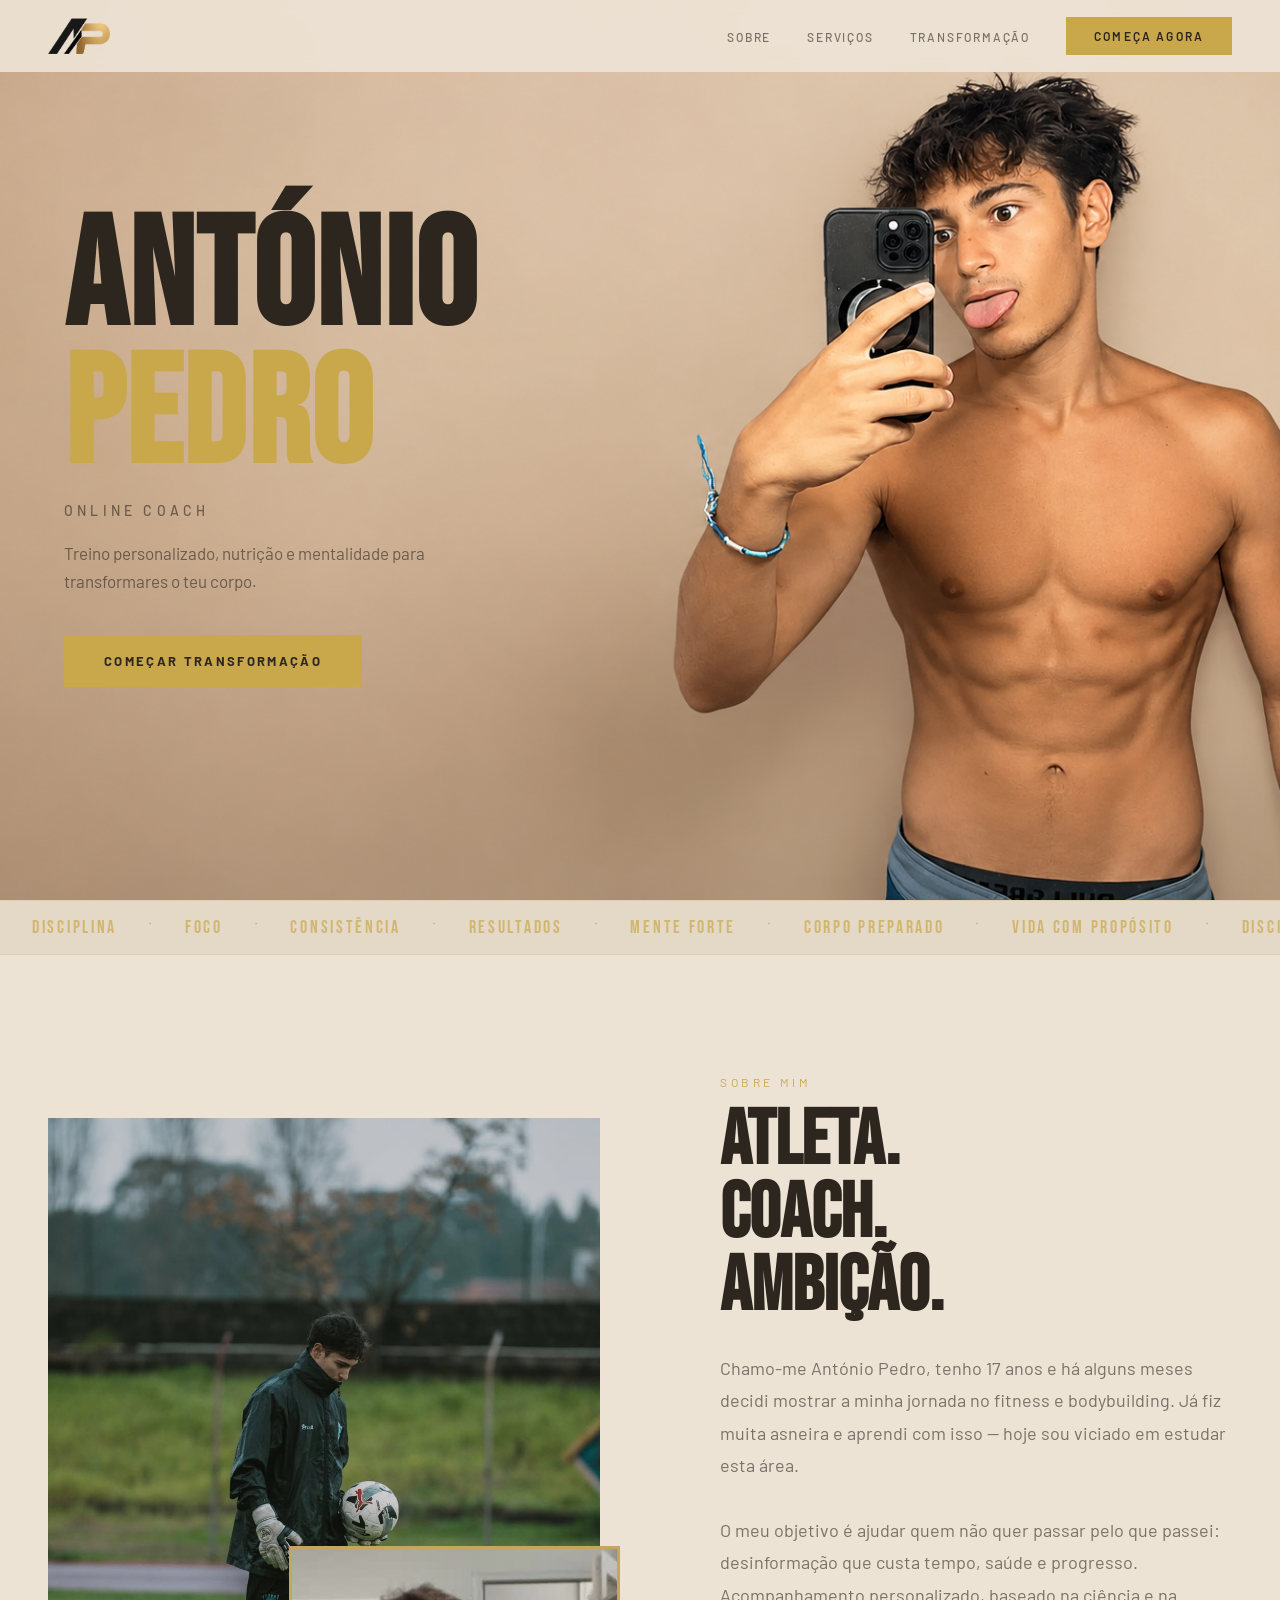
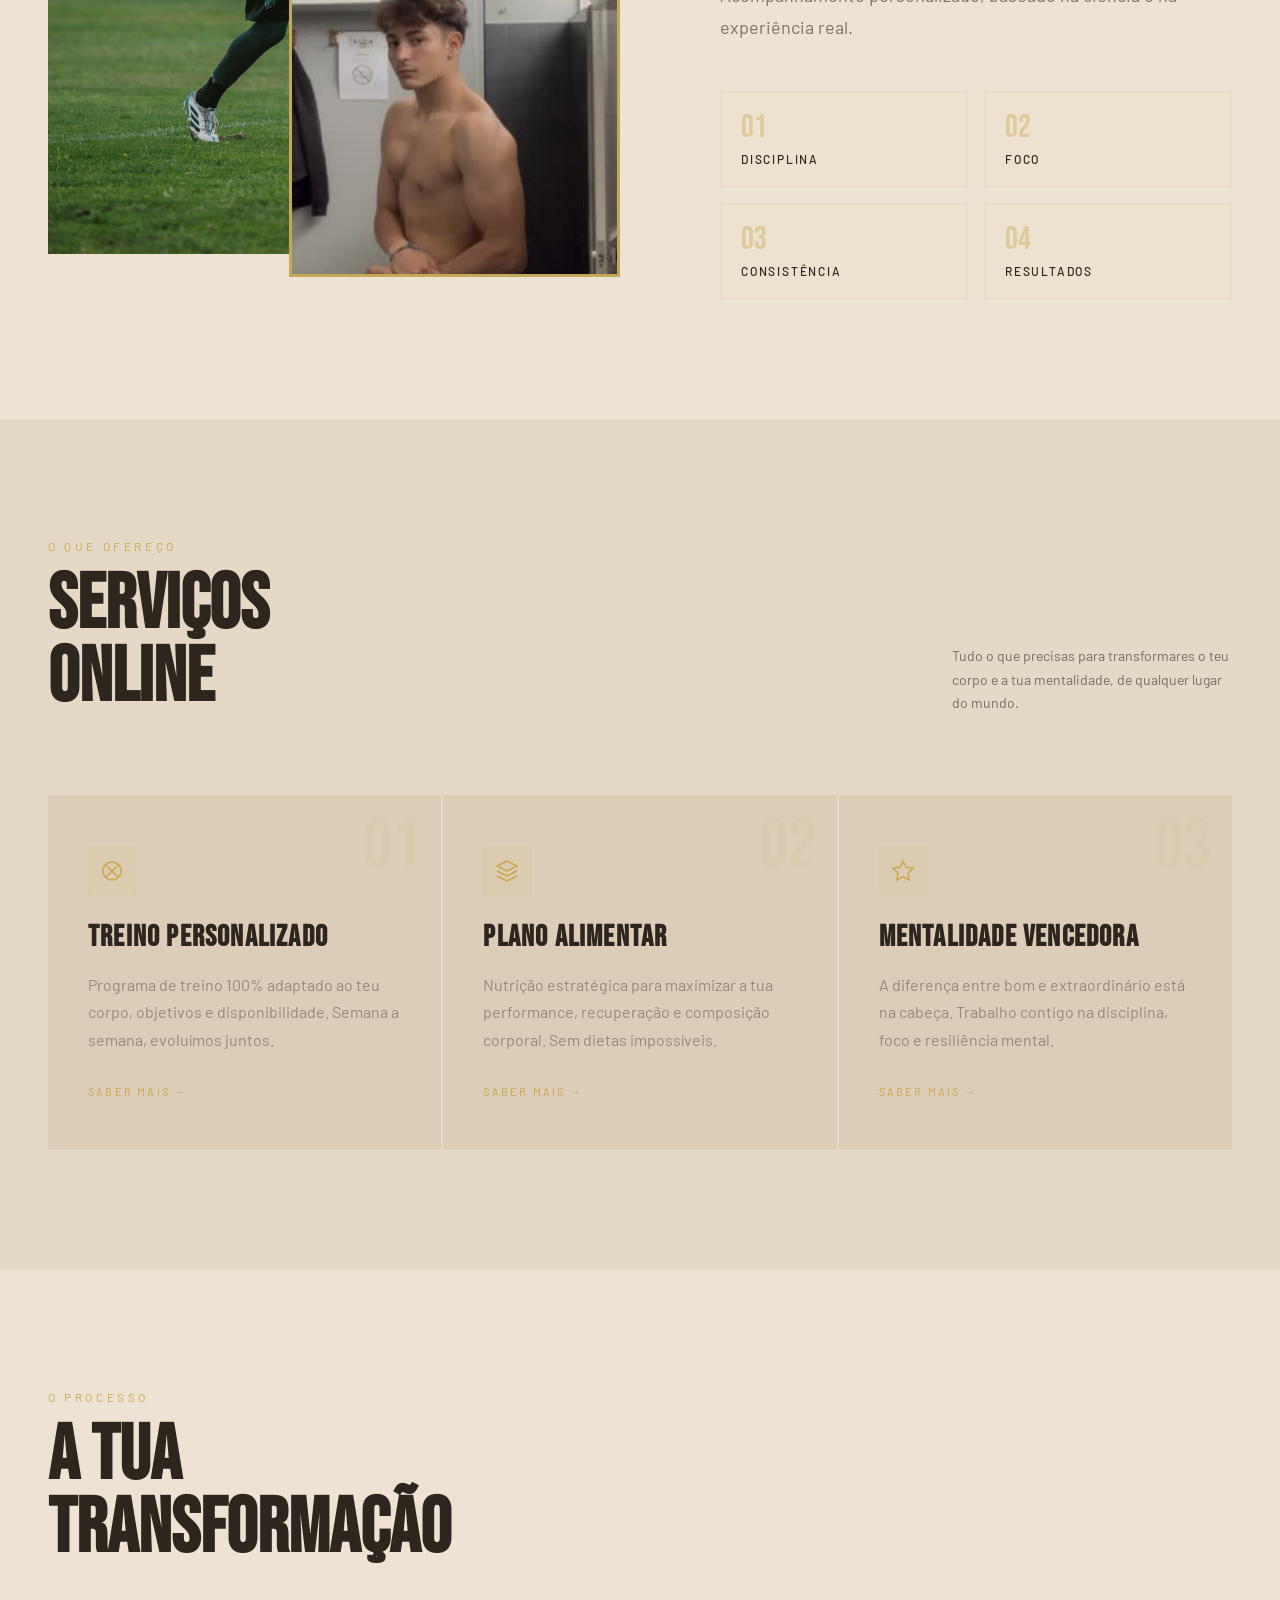
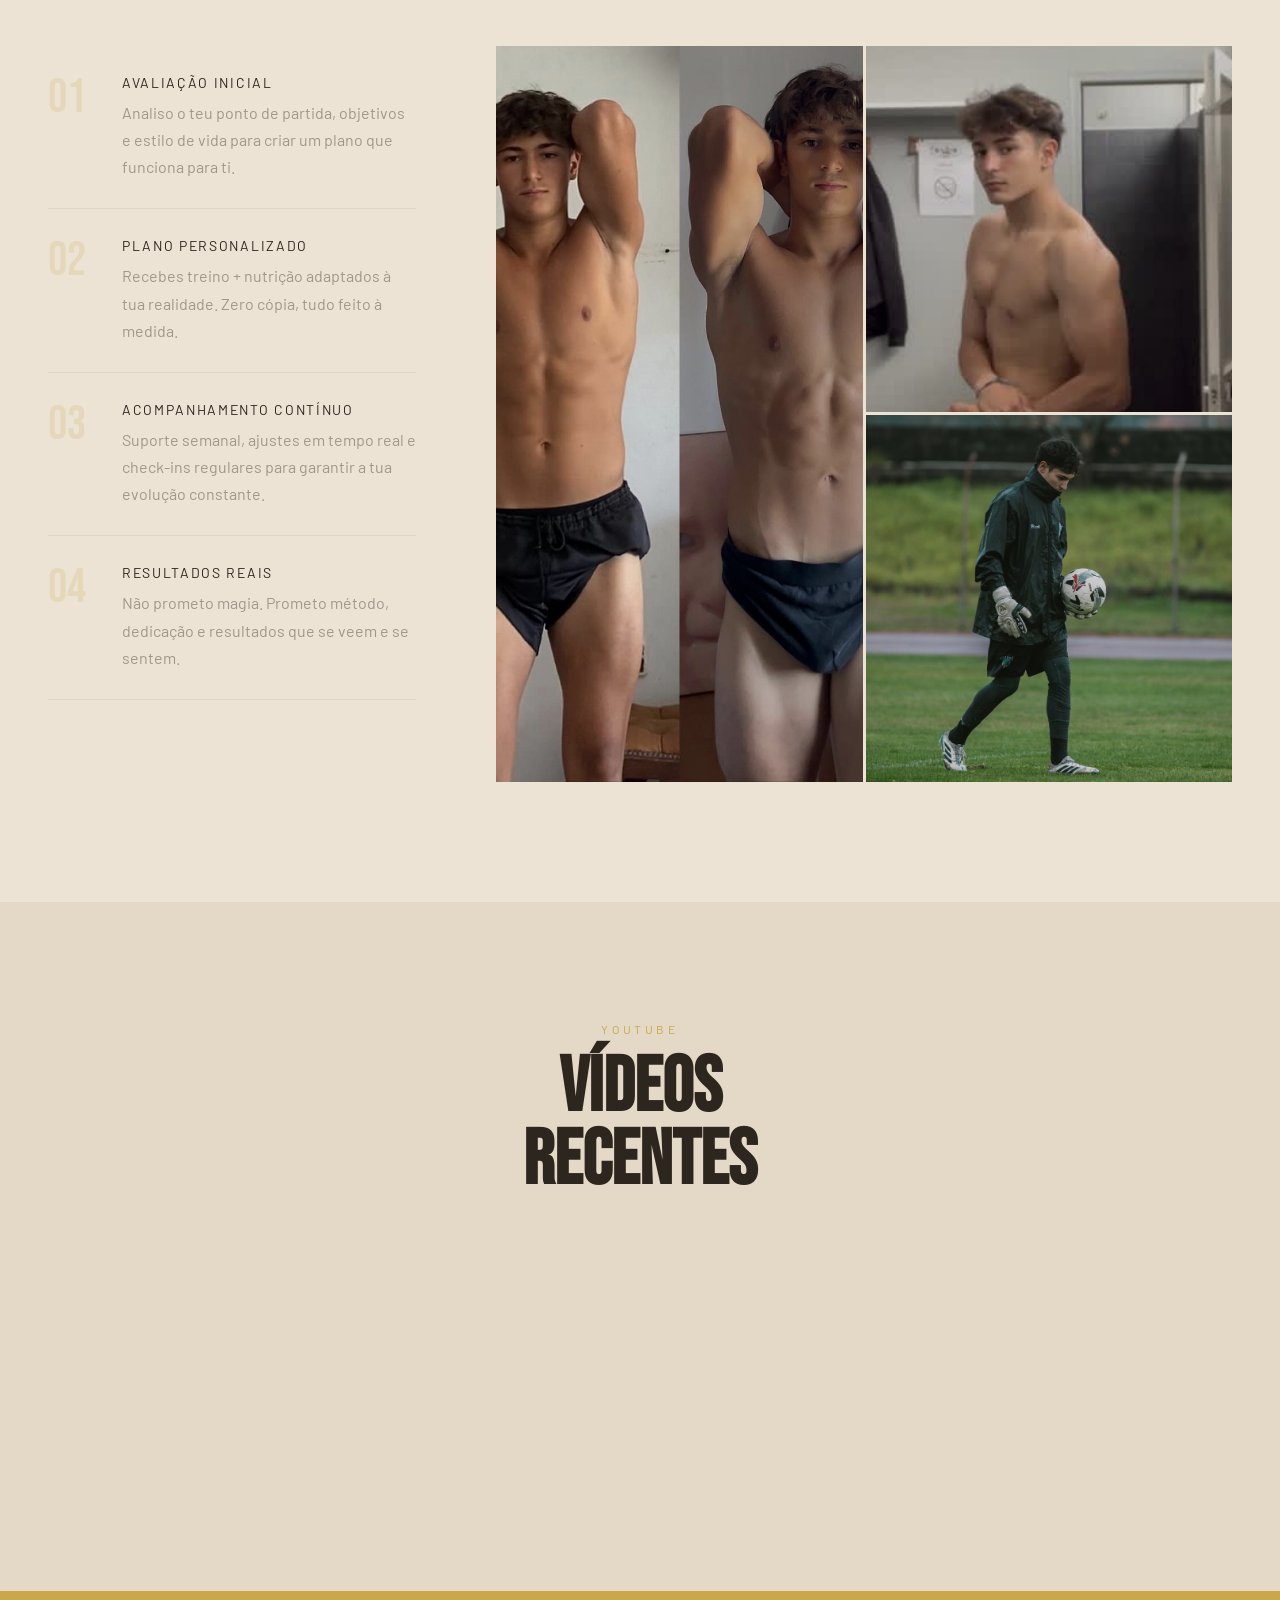
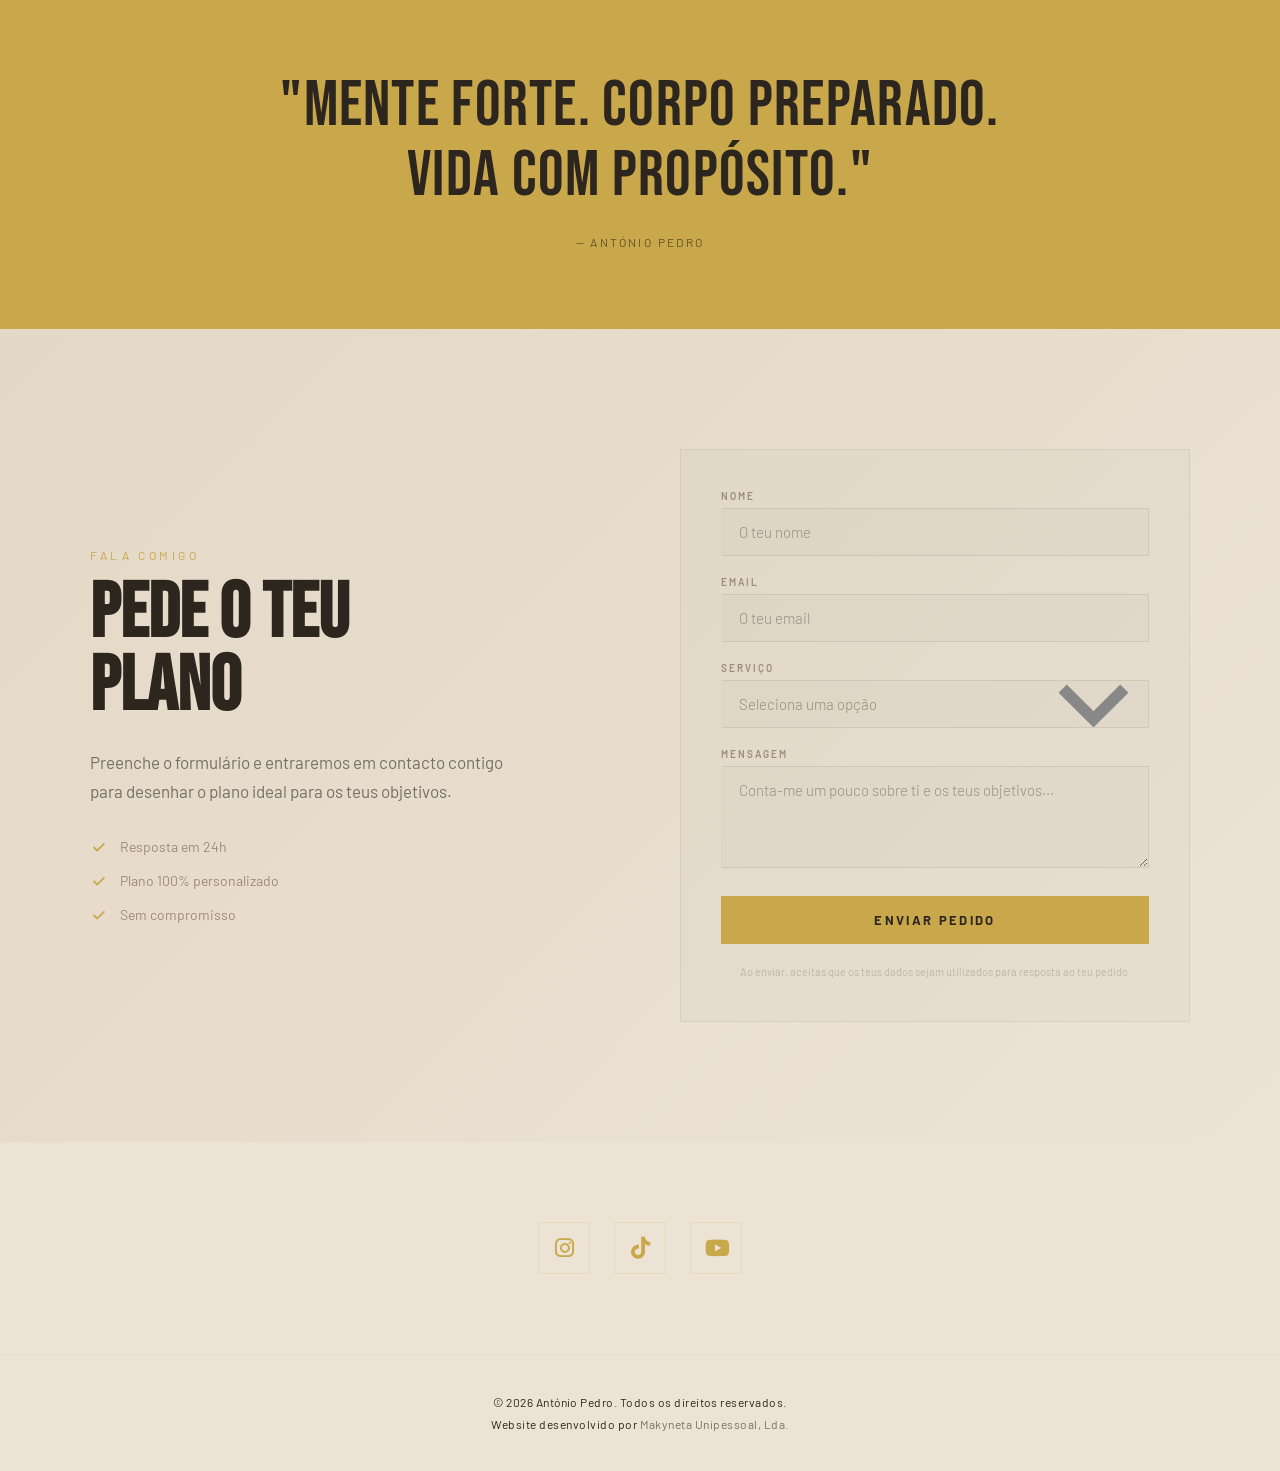
==== commit 54efffca: "Update form" ====
--- a/index.html
+++ b/index.html
@@ -285,19 +285,19 @@
     <form class="form-right reveal-right" id="contactForm" novalidate>
       <div class="form-group">
         <label for="formName">Nome</label>
-        <input type="text" id="formName" name="nome" placeholder="O teu nome" required>
+        <input type="text" id="formName" name="AcompanhamentoAntónioPedro_Nome" placeholder="O teu nome" required>
       </div>
       <div class="form-group">
         <label for="formEmail">Email</label>
-        <input type="email" id="formEmail" name="email" placeholder="O teu email" required>
-      </div>
-      <div class="form-group">
+        <input type="email" id="formEmail" name="AcompanhamentoAntónioPedro_Email" placeholder="O teu email" required>
+      </div>
+      <!-- <div class="form-group">
         <label for="formPhone">Telemóvel (opcional)</label>
-        <input type="tel" id="formPhone" name="telemovel" placeholder="Telemóvel">
-      </div>
+        <input type="tel" id="formPhone" name="AcompanhamentoAntónioPedro_Telemóvel" placeholder="Telemóvel">
+      </div> -->
       <div class="form-group">
         <label for="formService">Serviço</label>
-        <select id="formService" name="servico">
+        <select id="formService" name="subject">
           <option value="">Seleciona uma opção</option>
           <option value="treino">Treino Personalizado</option>
           <option value="alimentar">Plano Alimentar</option>
@@ -307,7 +307,7 @@
       </div>
       <div class="form-group">
         <label for="formMessage">Mensagem</label>
-        <textarea id="formMessage" name="mensagem" rows="4" placeholder="Conta-me um pouco sobre ti e os teus objetivos..." required></textarea>
+        <textarea id="formMessage" name="AcompanhamentoAntónioPedro_Mensagem" rows="4" placeholder="Conta-me um pouco sobre ti e os teus objetivos..." required></textarea>
       </div>
       <button type="submit" class="btn-primary form-submit">
         <span class="form-submit-text">Enviar Pedido</span>
@@ -319,7 +319,7 @@
       <div class="form-success hidden">
         <svg viewBox="0 0 24 24" fill="none" stroke="currentColor" stroke-width="2"><path d="M22 11.08V12a10 10 0 11-5.93-9.14"/><polyline points="22 4 12 14.01 9 11.01"/></svg>
         <h3>Pedido Enviado!</h3>
-        <p>Recebemos a tua mensagem. Entraremos em contacto brevemente.</p>
+        <p>RecebI a tua mensagem. Entrarei em contacto brevemente.</p>
       </div>
     </form>
   </div>
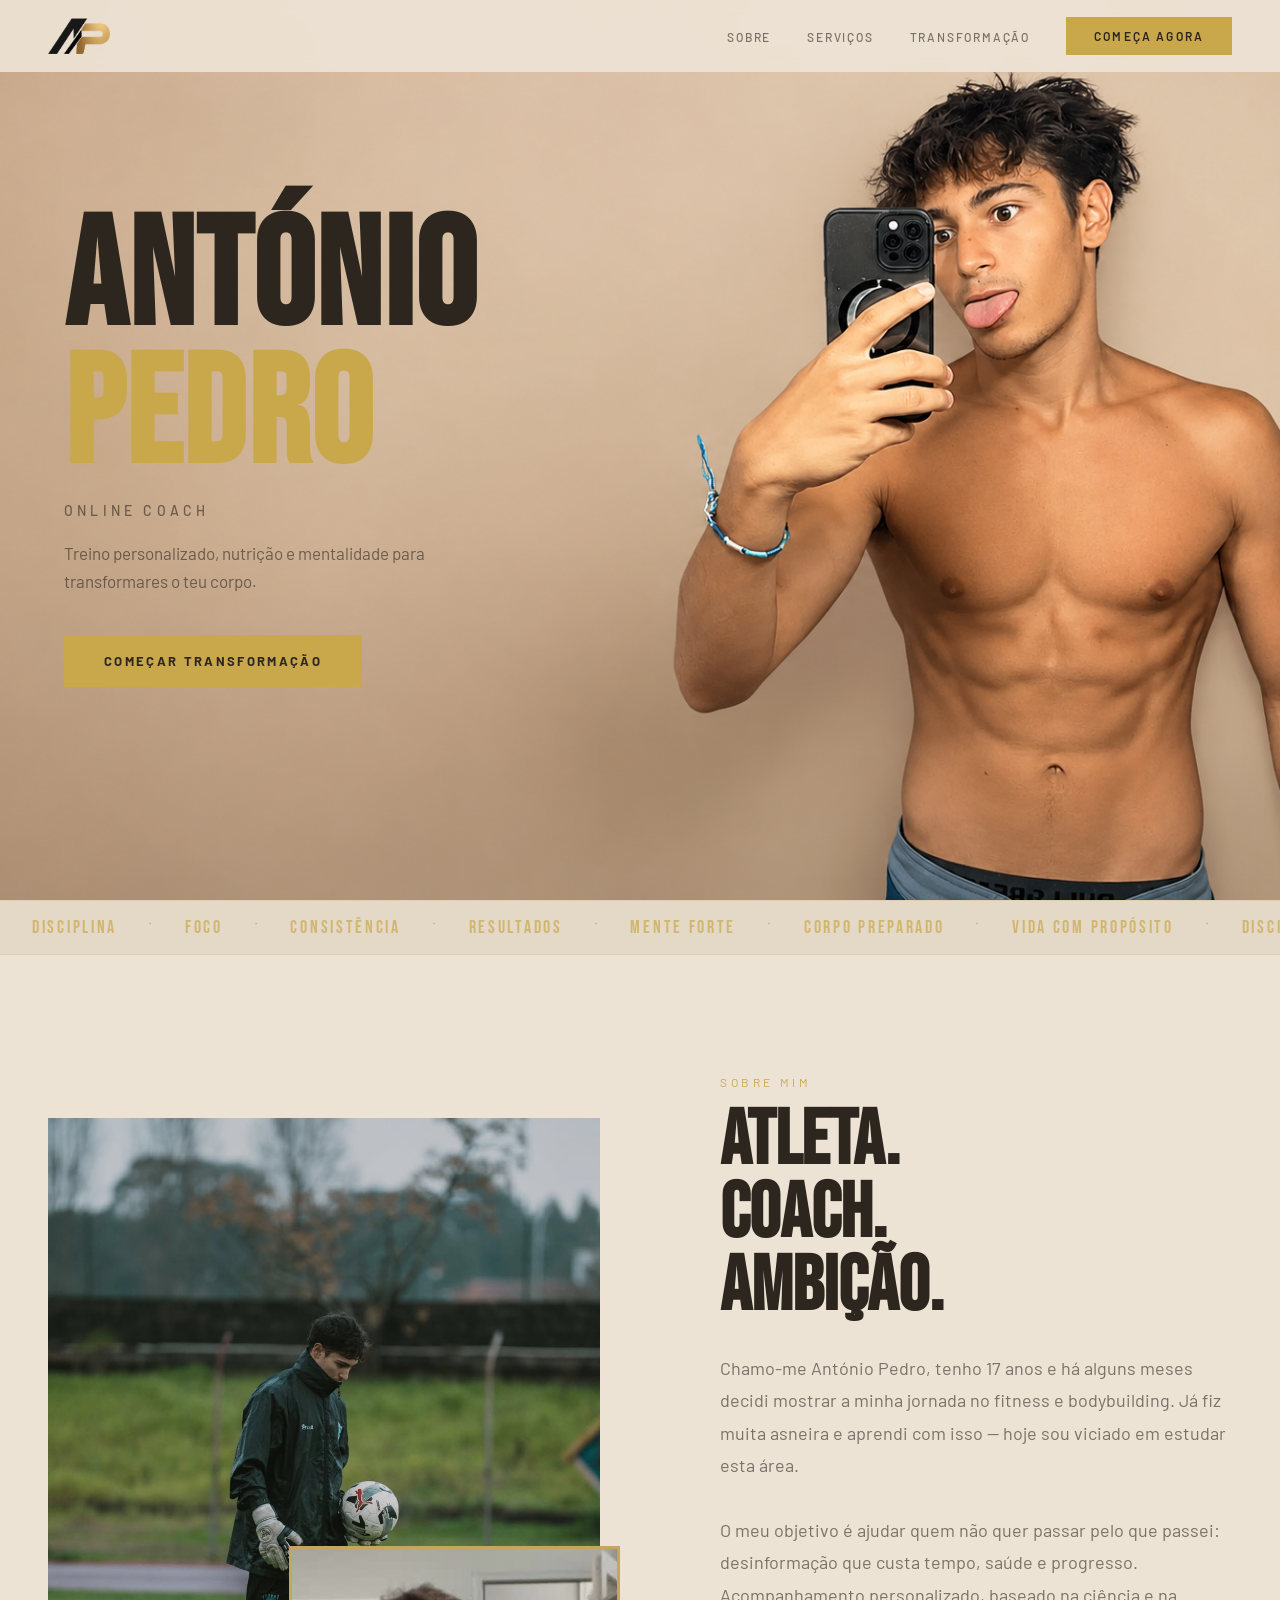
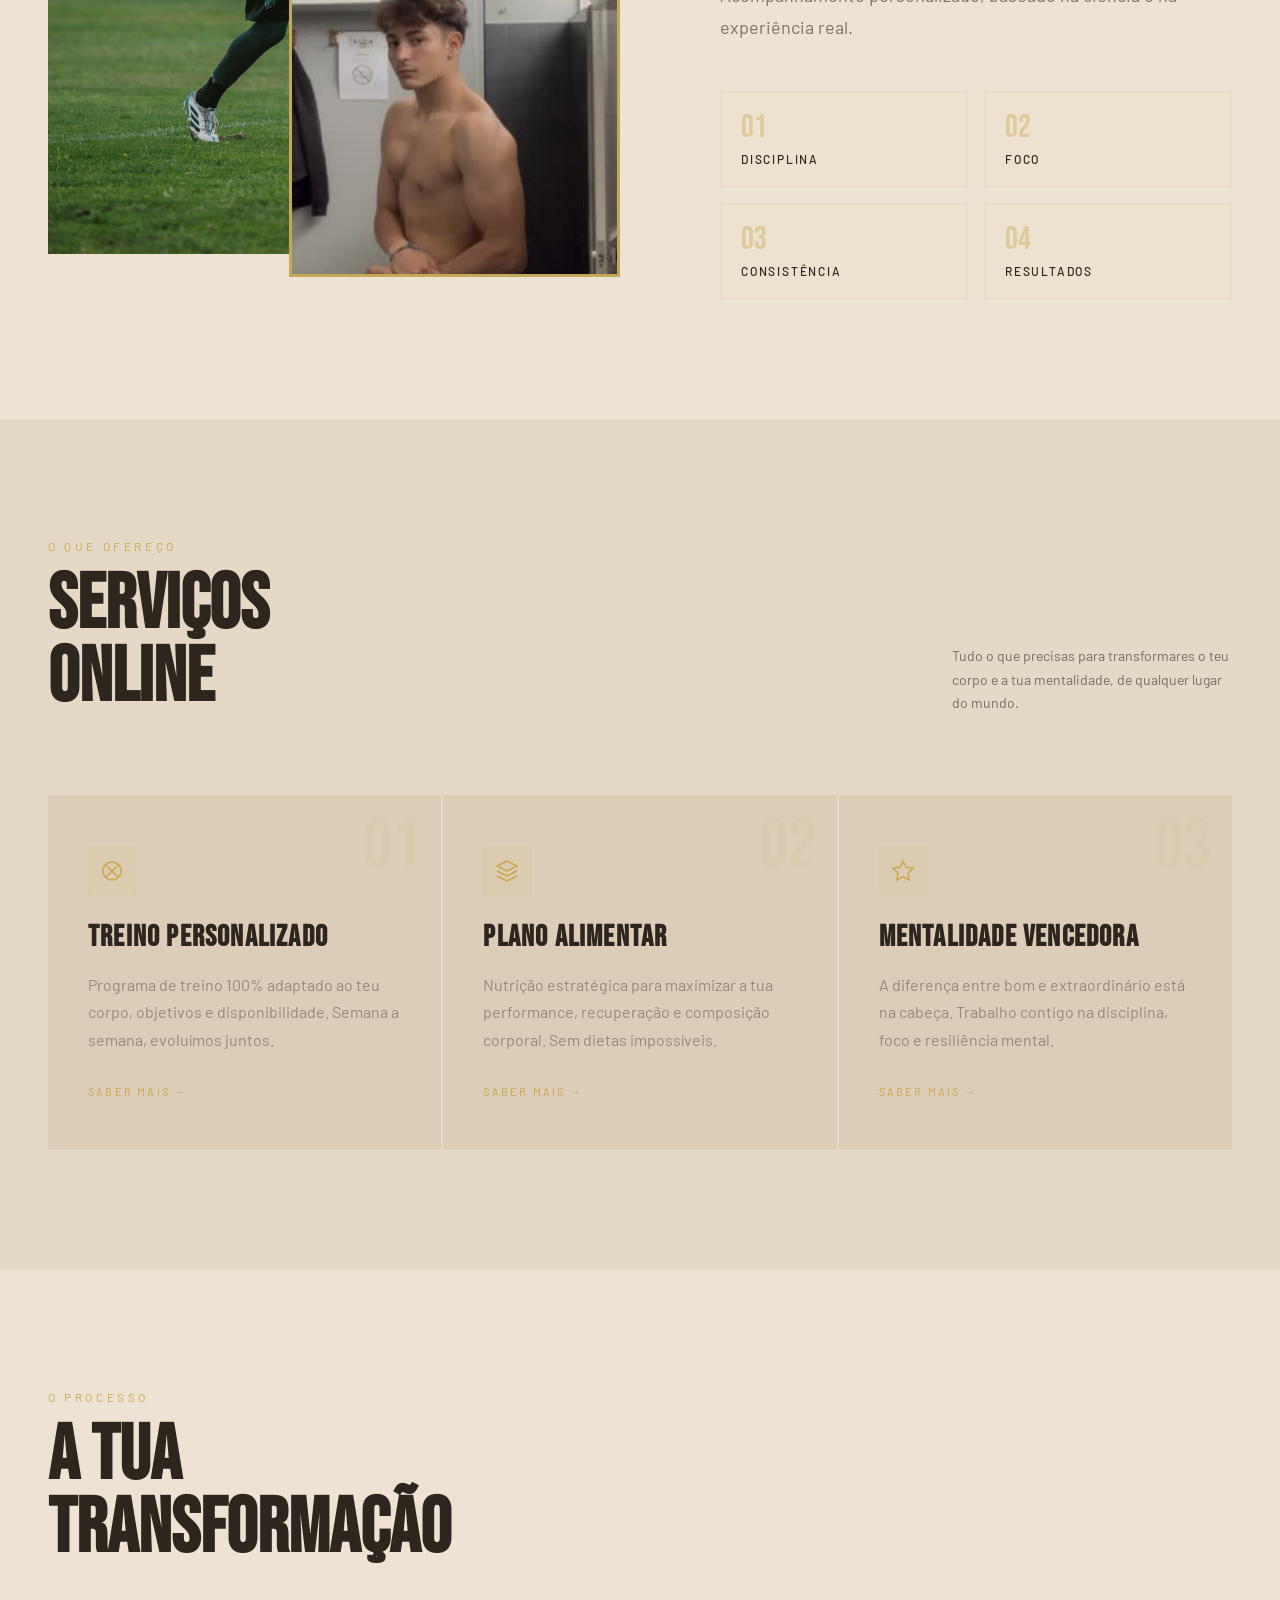
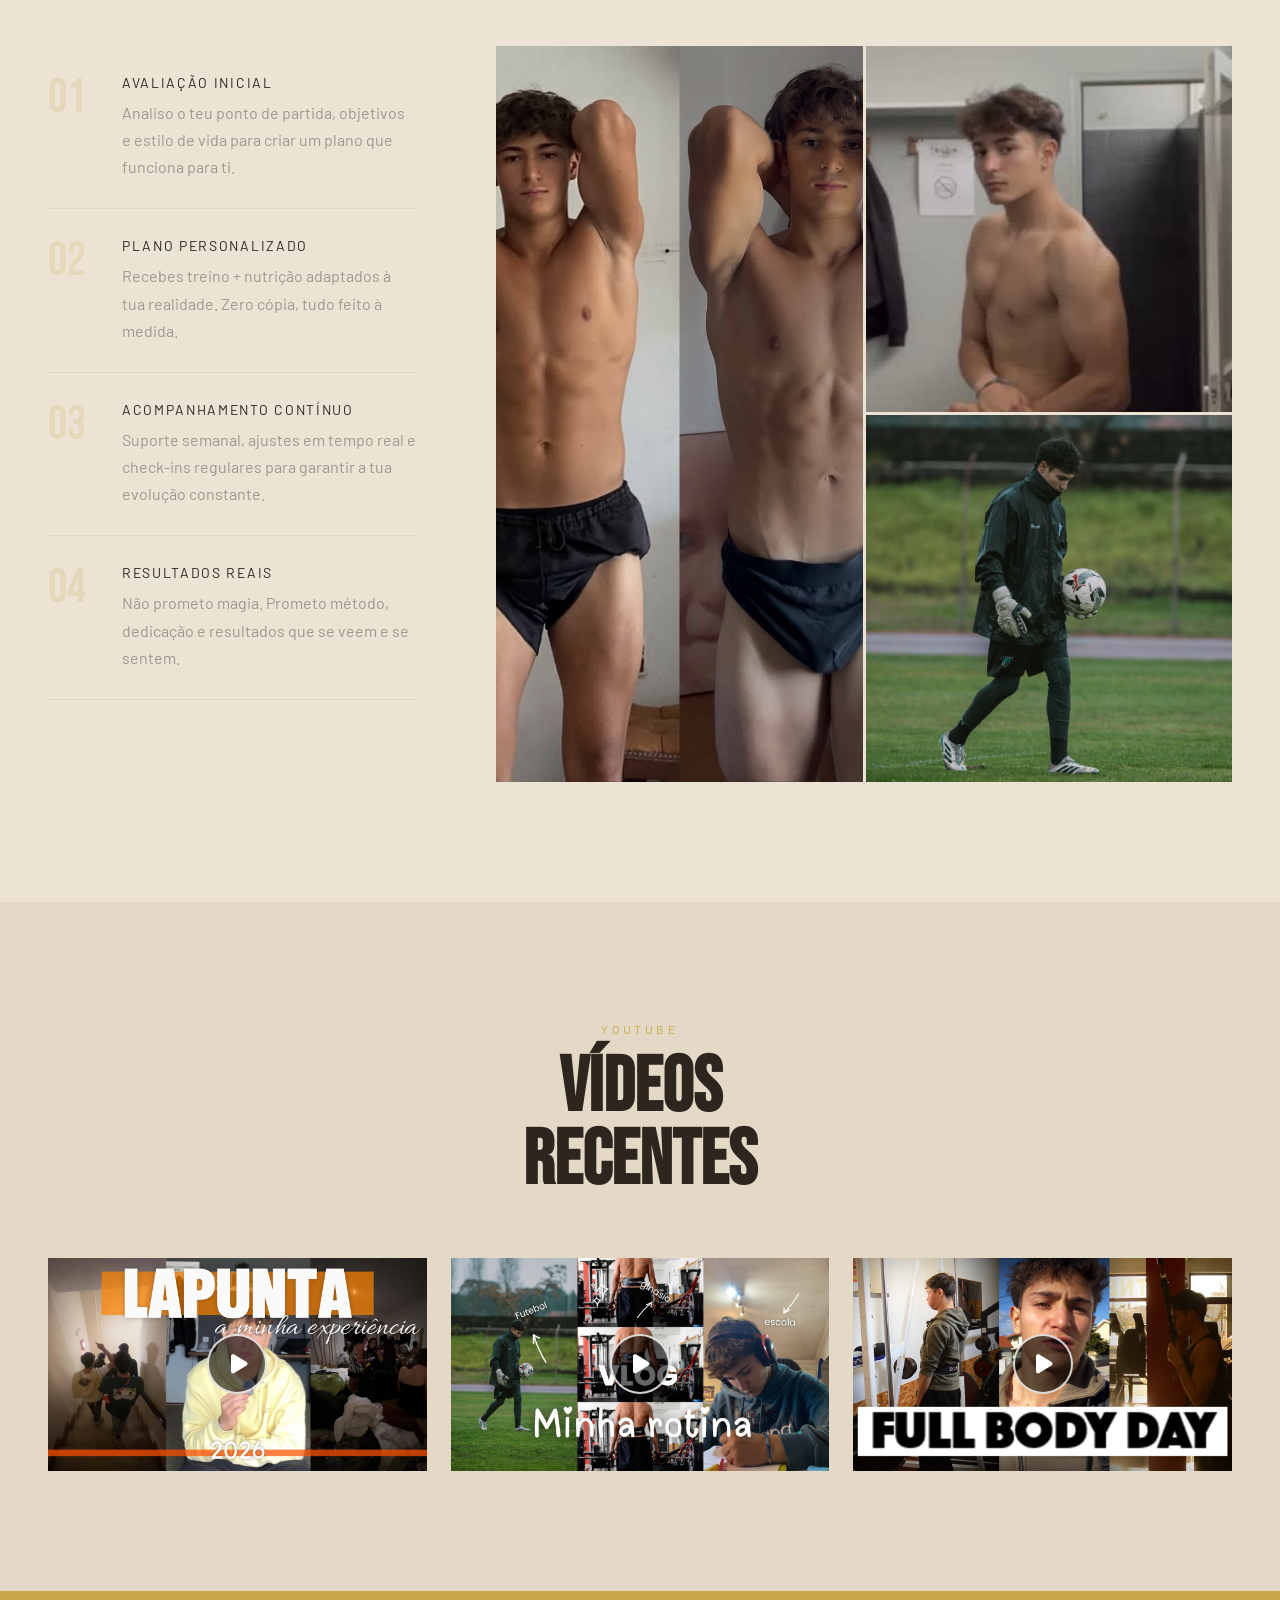
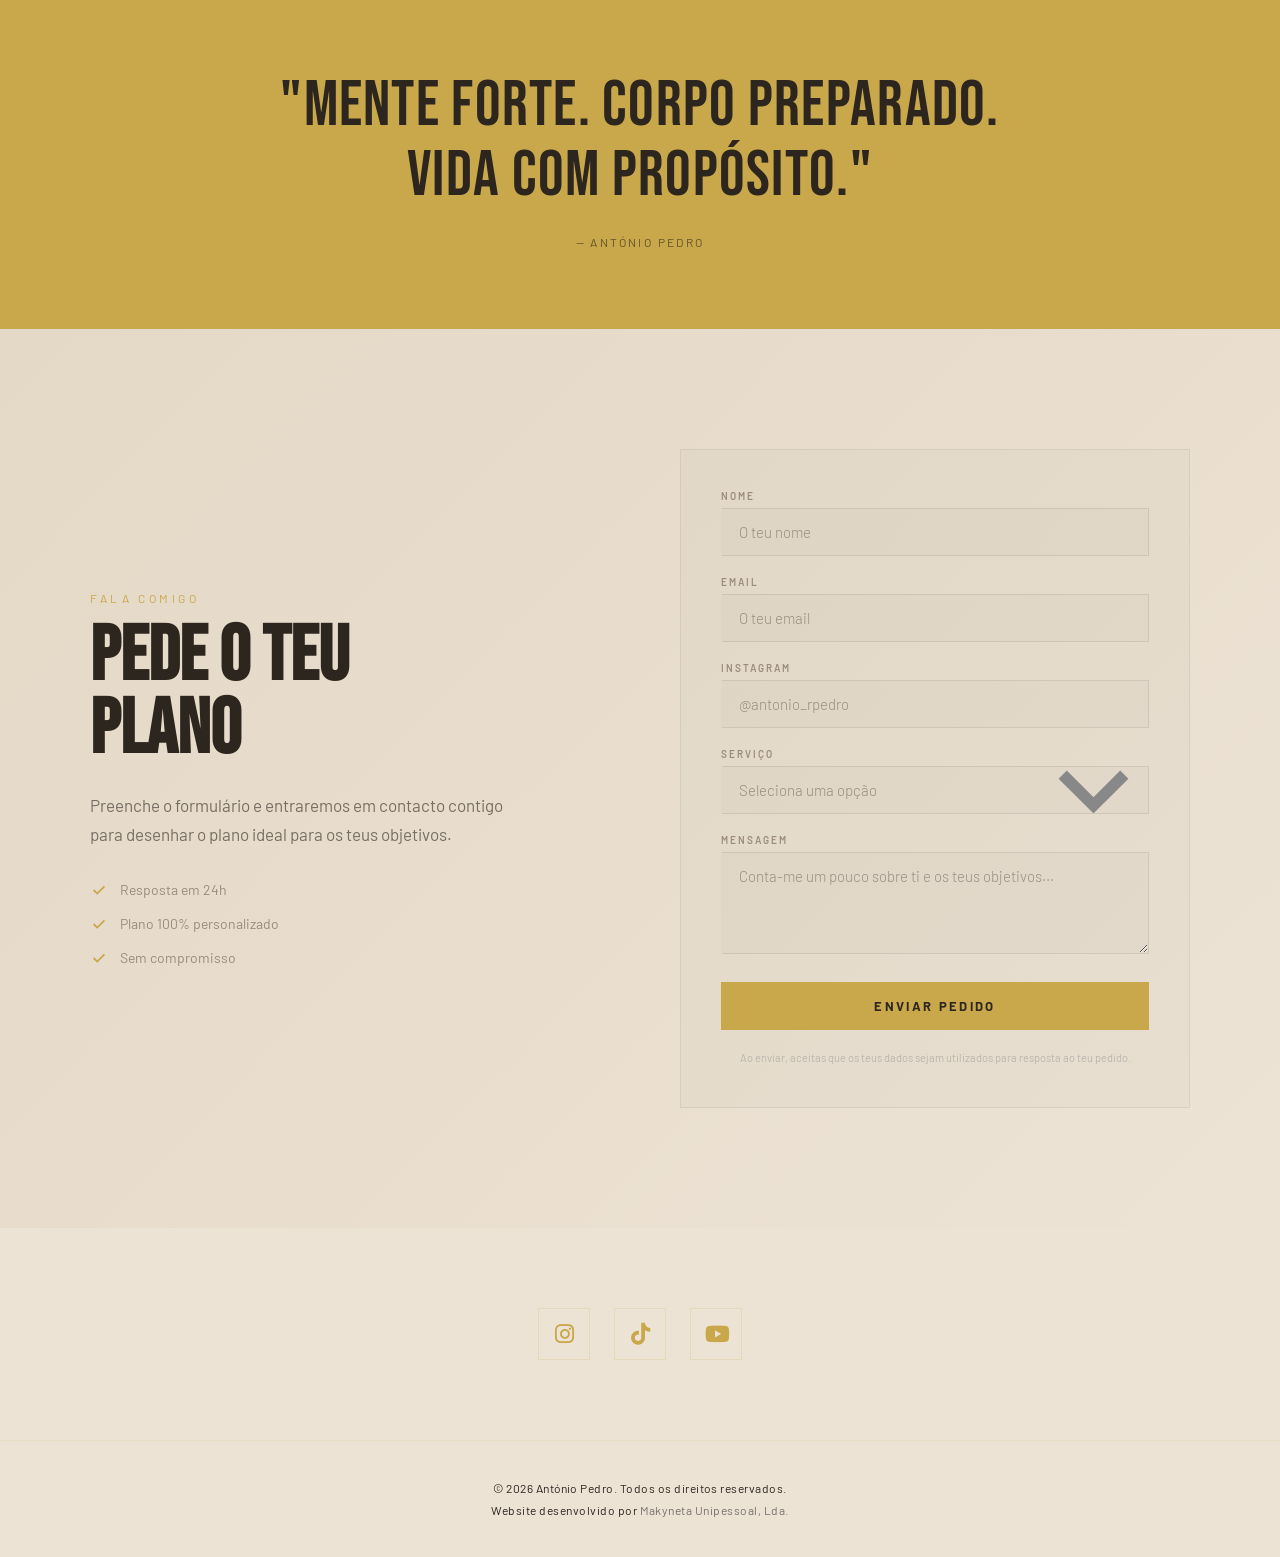
==== commit b3d99ba9: "Update form" ====
--- a/index.html
+++ b/index.html
@@ -291,10 +291,10 @@
         <label for="formEmail">Email</label>
         <input type="email" id="formEmail" name="AcompanhamentoAntónioPedro_Email" placeholder="O teu email" required>
       </div>
-      <!-- <div class="form-group">
-        <label for="formPhone">Telemóvel (opcional)</label>
-        <input type="tel" id="formPhone" name="AcompanhamentoAntónioPedro_Telemóvel" placeholder="Telemóvel">
-      </div> -->
+      <div class="form-group">
+        <label for="formPhone">Instagram</label>
+        <input type="text" id="formPhone" name="AcompanhamentoAntónioPedro_Instagram" placeholder="@antonio_rpedro">
+      </div>
       <div class="form-group">
         <label for="formService">Serviço</label>
         <select id="formService" name="subject">
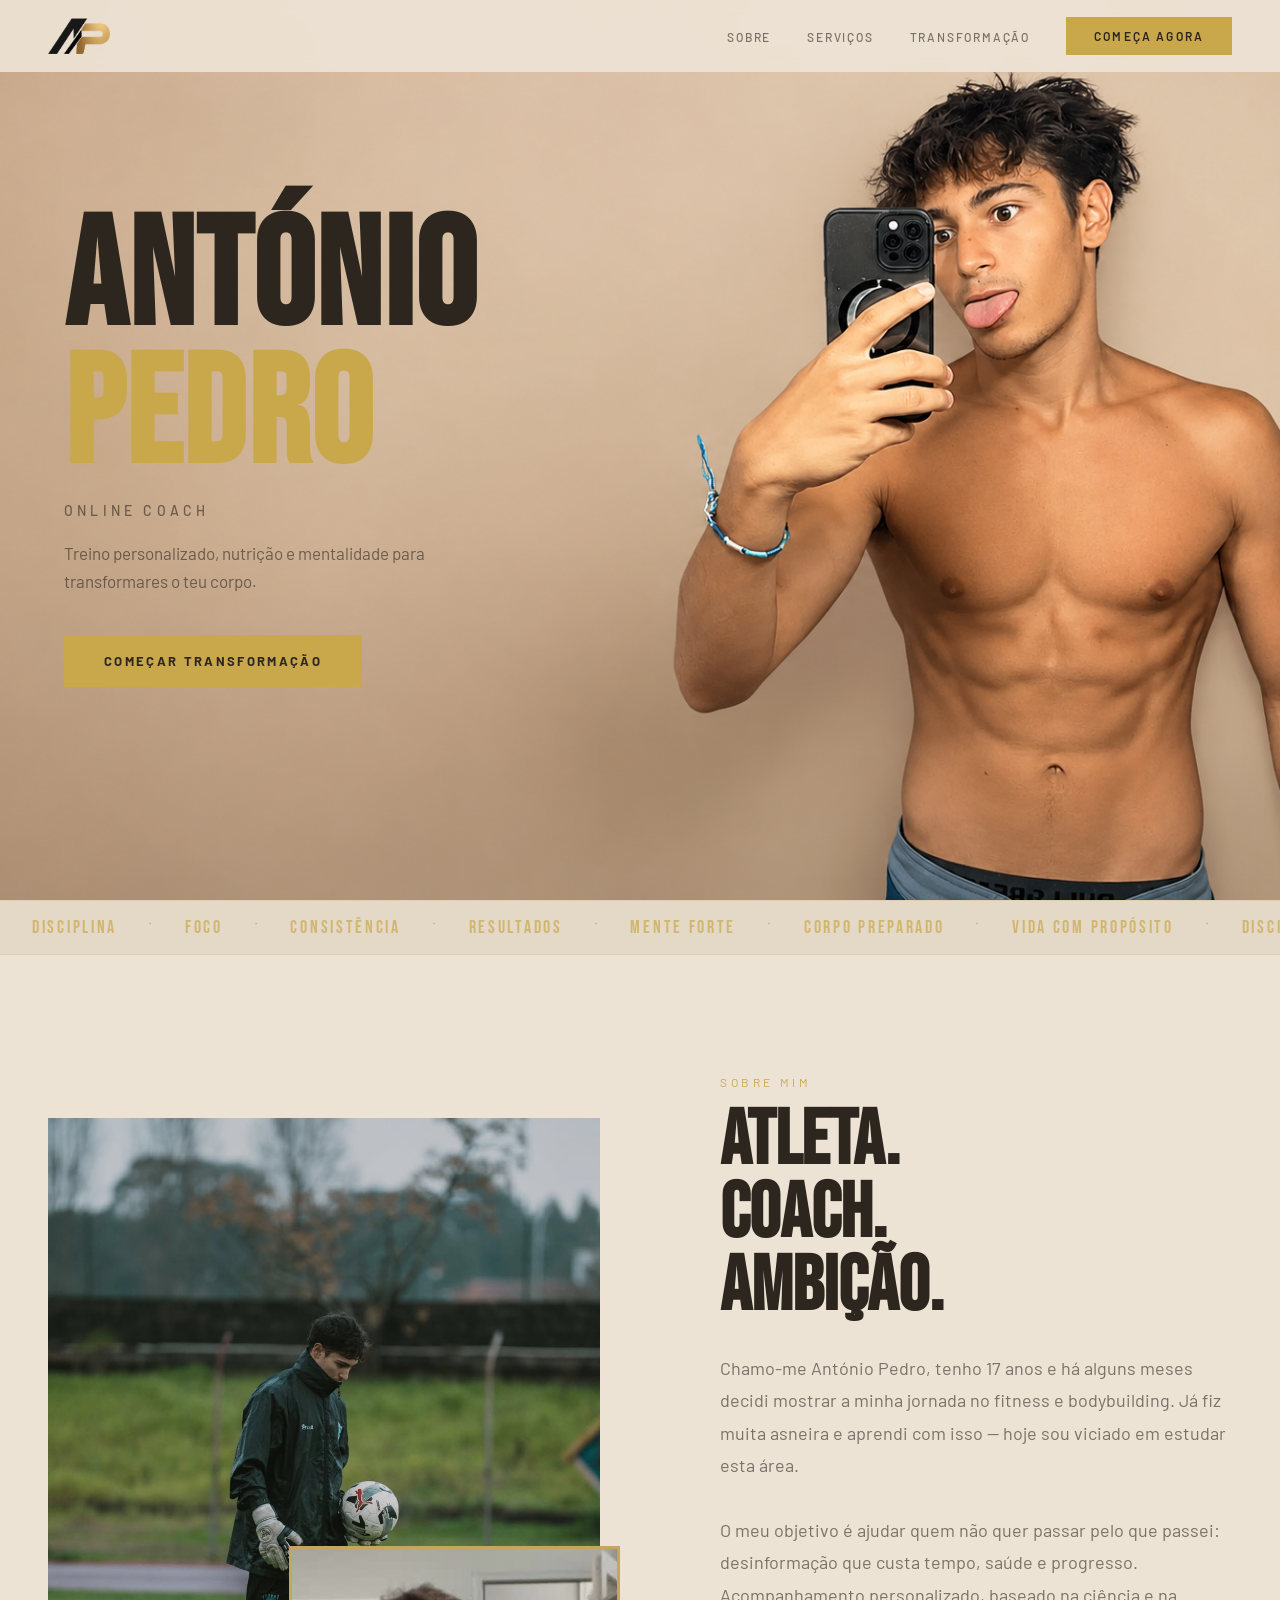
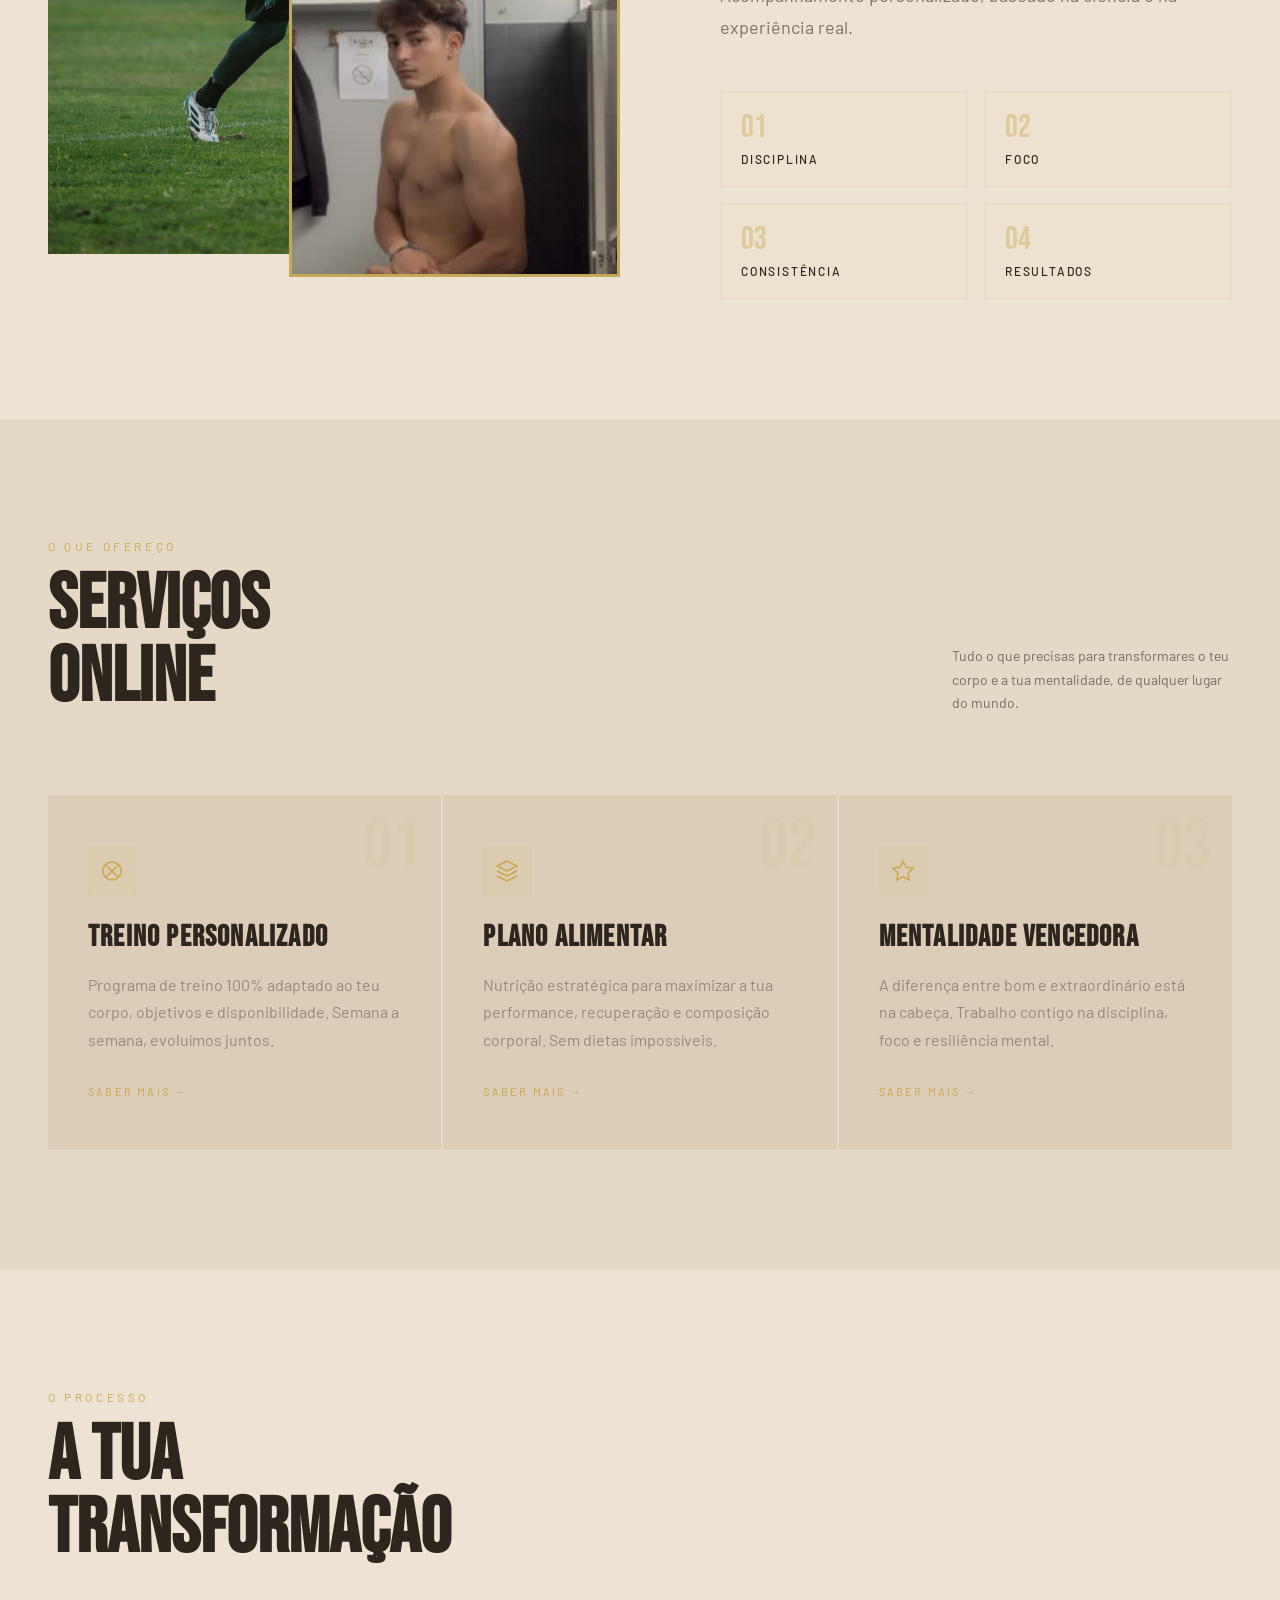
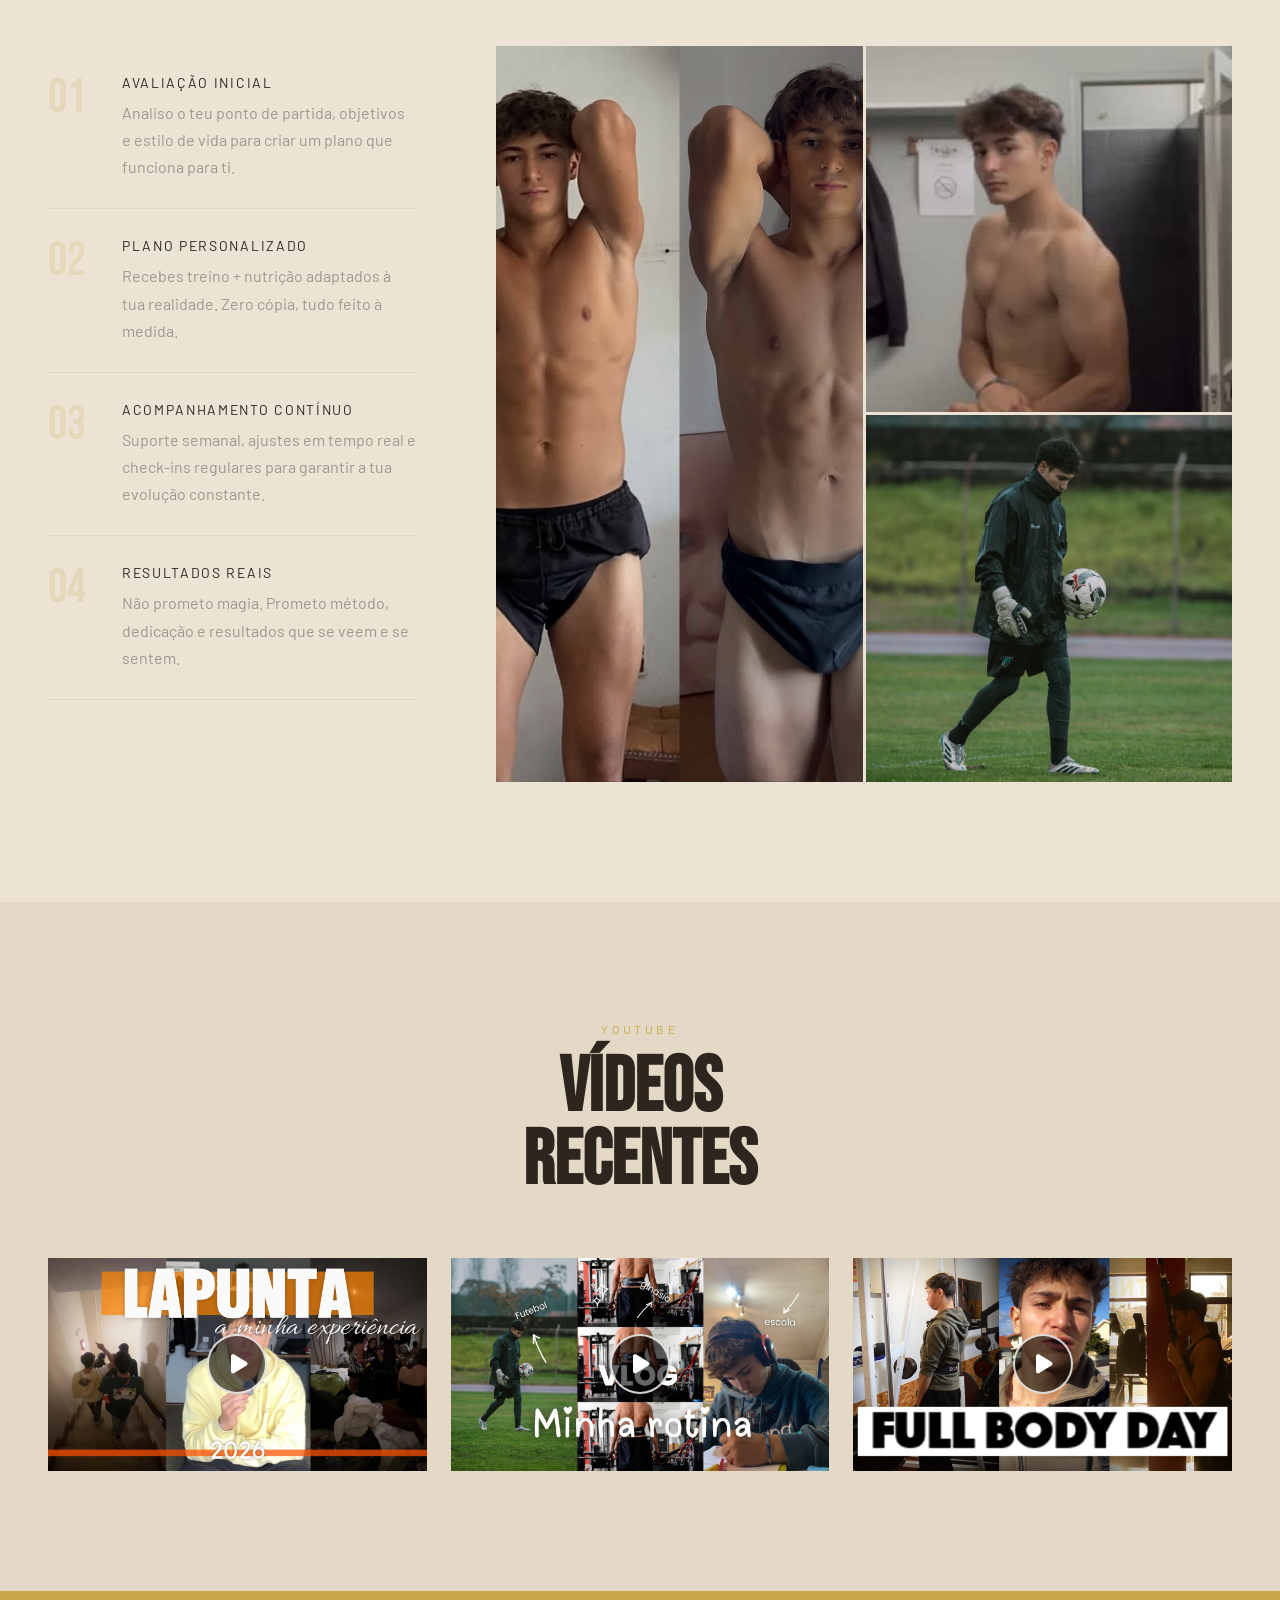
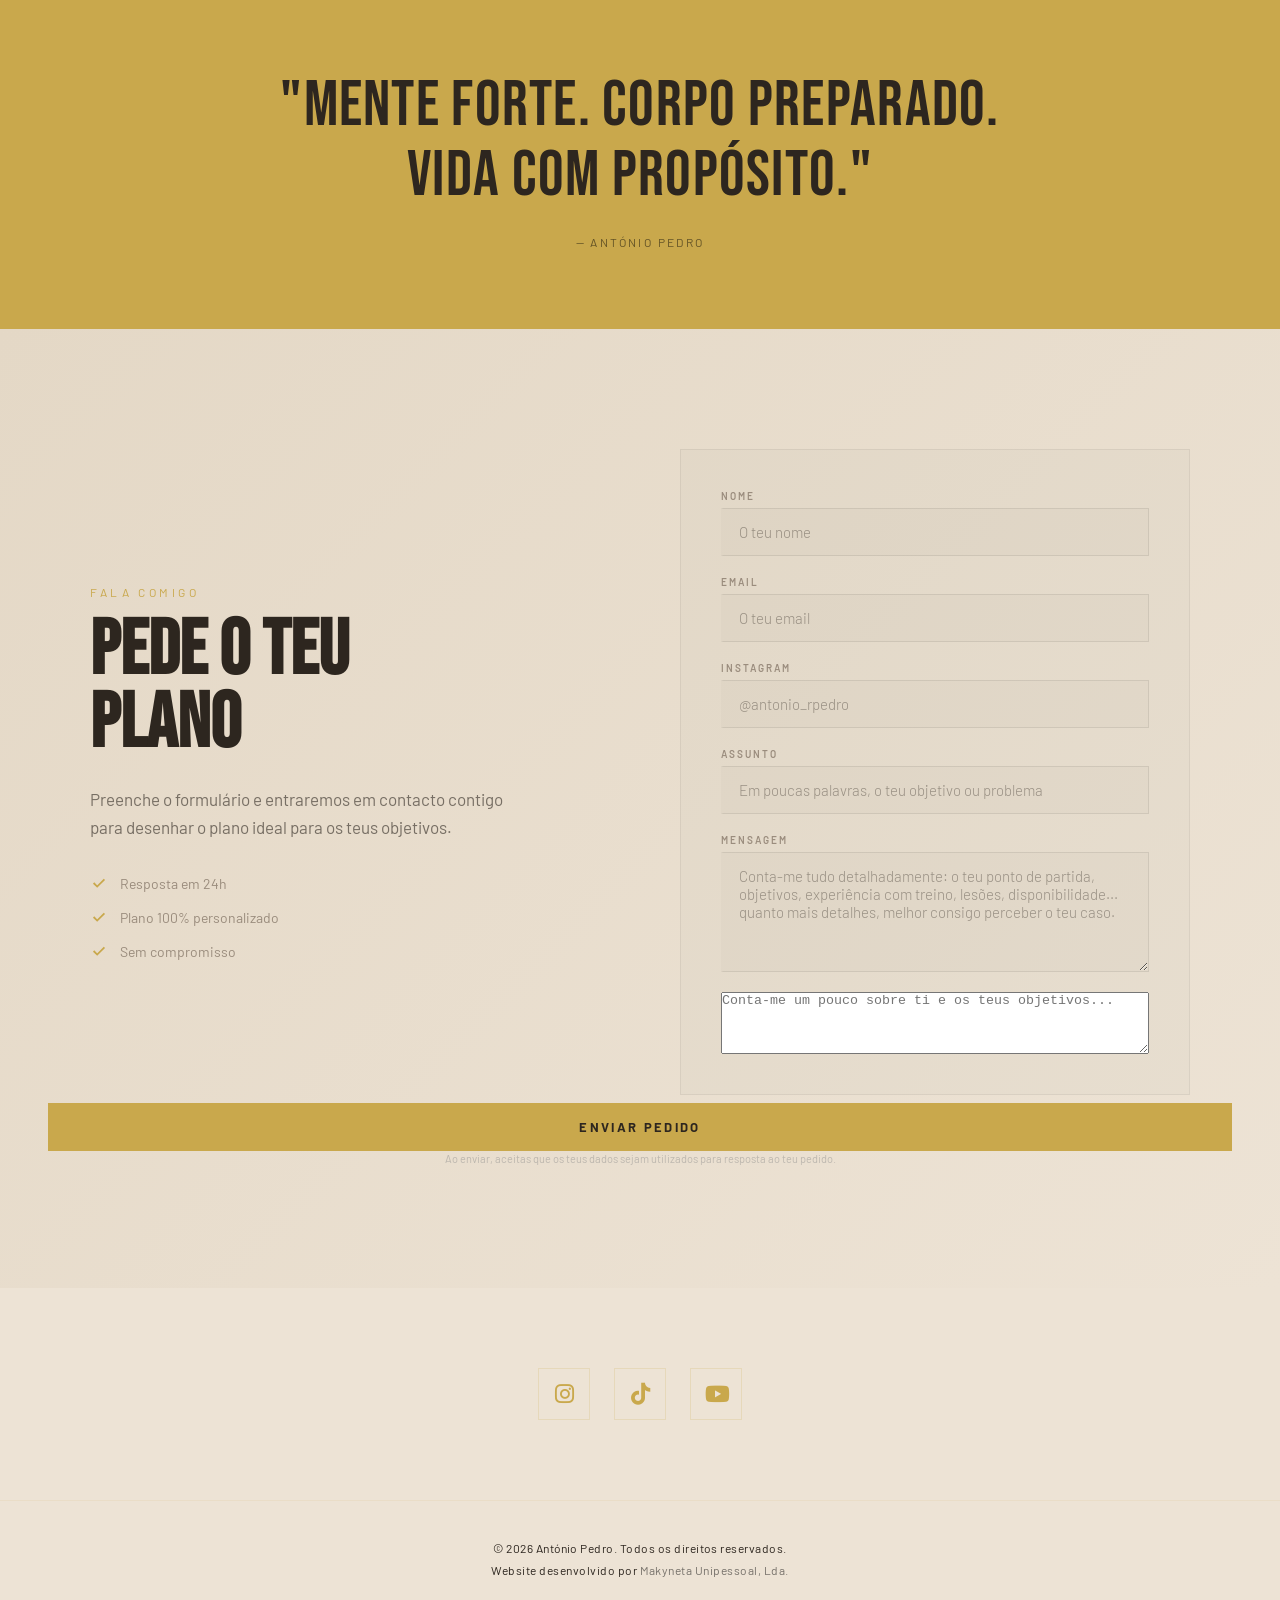
==== commit 2d28bf76: "Update form" ====
--- a/index.html
+++ b/index.html
@@ -296,17 +296,13 @@
         <input type="text" id="formPhone" name="AcompanhamentoAntónioPedro_Instagram" placeholder="@antonio_rpedro">
       </div>
       <div class="form-group">
-        <label for="formService">Serviço</label>
-        <select id="formService" name="subject">
-          <option value="">Seleciona uma opção</option>
-          <option value="treino">Treino Personalizado</option>
-          <option value="alimentar">Plano Alimentar</option>
-          <option value="mentalidade">Mentalidade Vencedora</option>
-          <option value="completo">Programa Completo</option>
-        </select>
+        <label for="formSubject">Assunto</label>
+        <input type="text" id="formSubject" name="subject" placeholder="Em poucas palavras, o teu objetivo ou problema" required>
       </div>
       <div class="form-group">
         <label for="formMessage">Mensagem</label>
+        <textarea id="formMessage" name="mensagem" rows="5" placeholder="Conta-me tudo detalhadamente: o teu ponto de partida, objetivos, experiência com treino, lesões, disponibilidade... quanto mais detalhes, melhor consigo perceber o teu caso." required></textarea>
+      </div>
         <textarea id="formMessage" name="AcompanhamentoAntónioPedro_Mensagem" rows="4" placeholder="Conta-me um pouco sobre ti e os teus objetivos..." required></textarea>
       </div>
       <button type="submit" class="btn-primary form-submit">
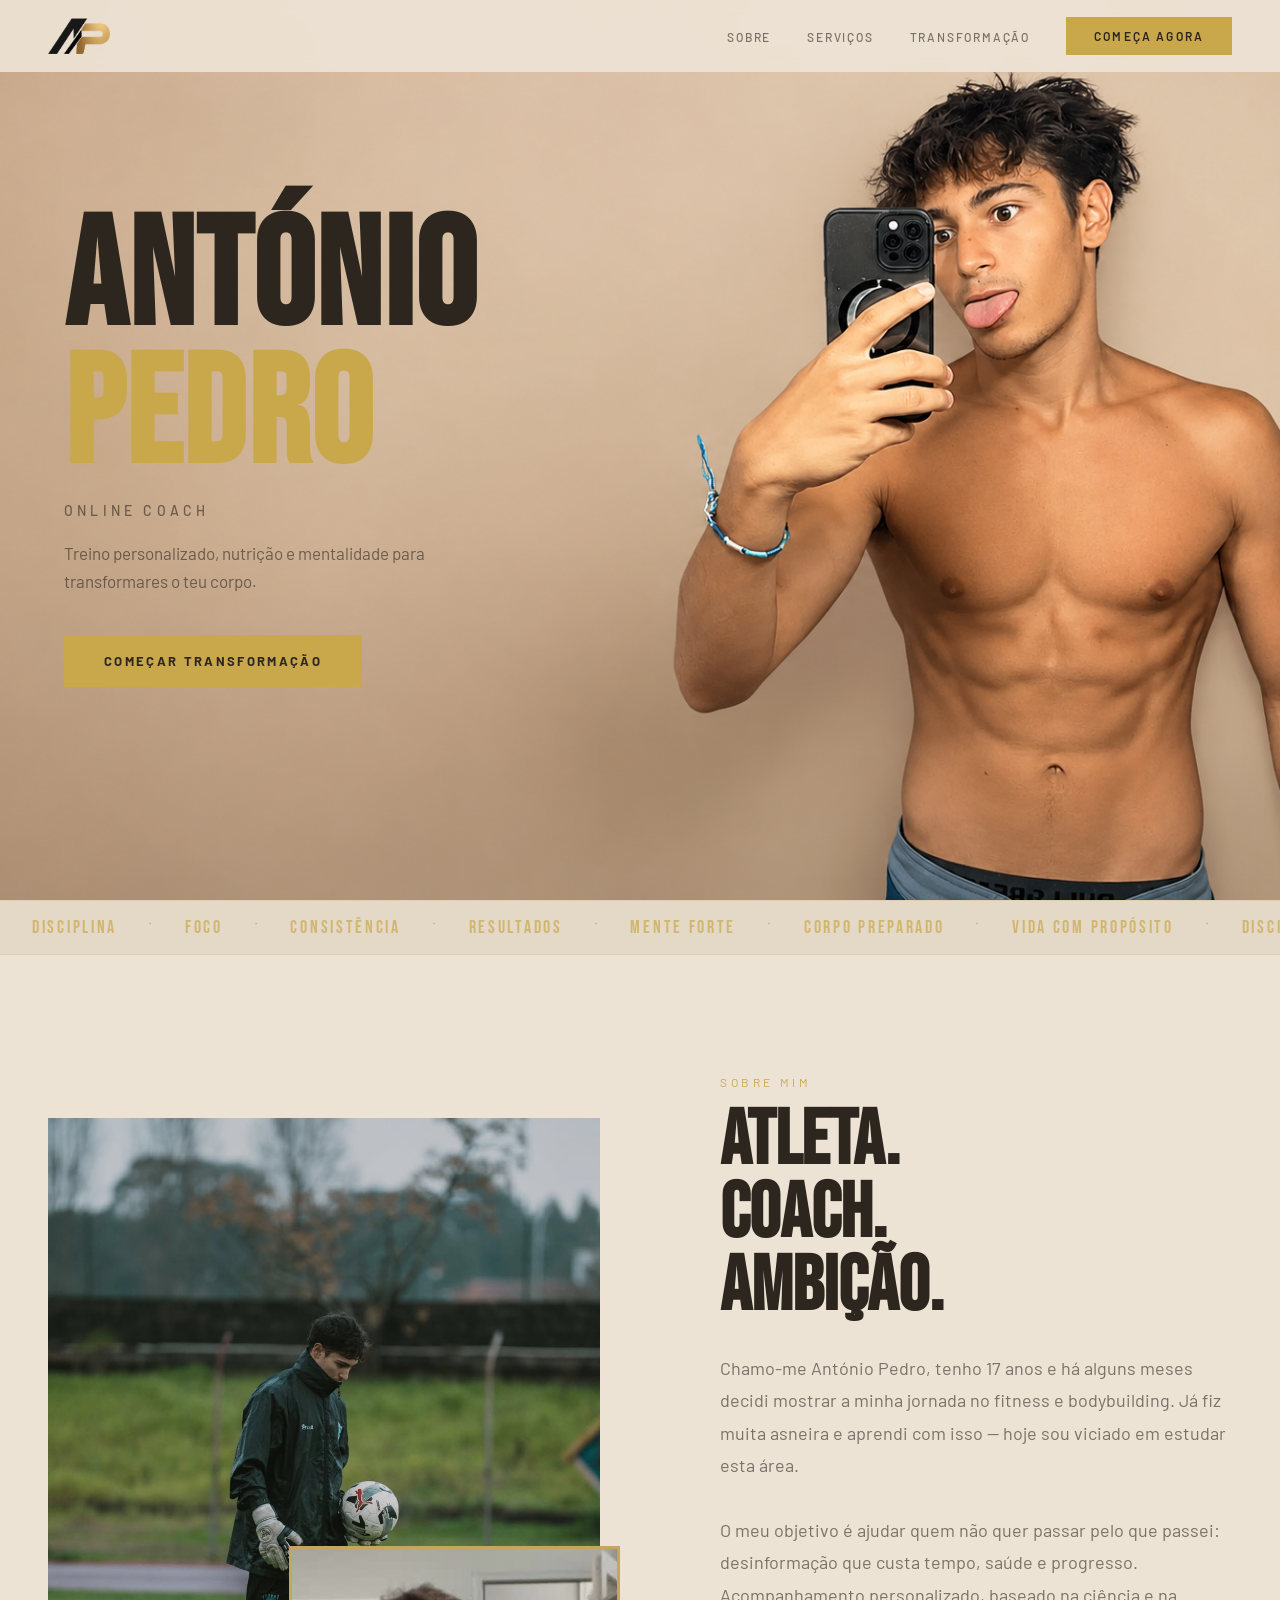
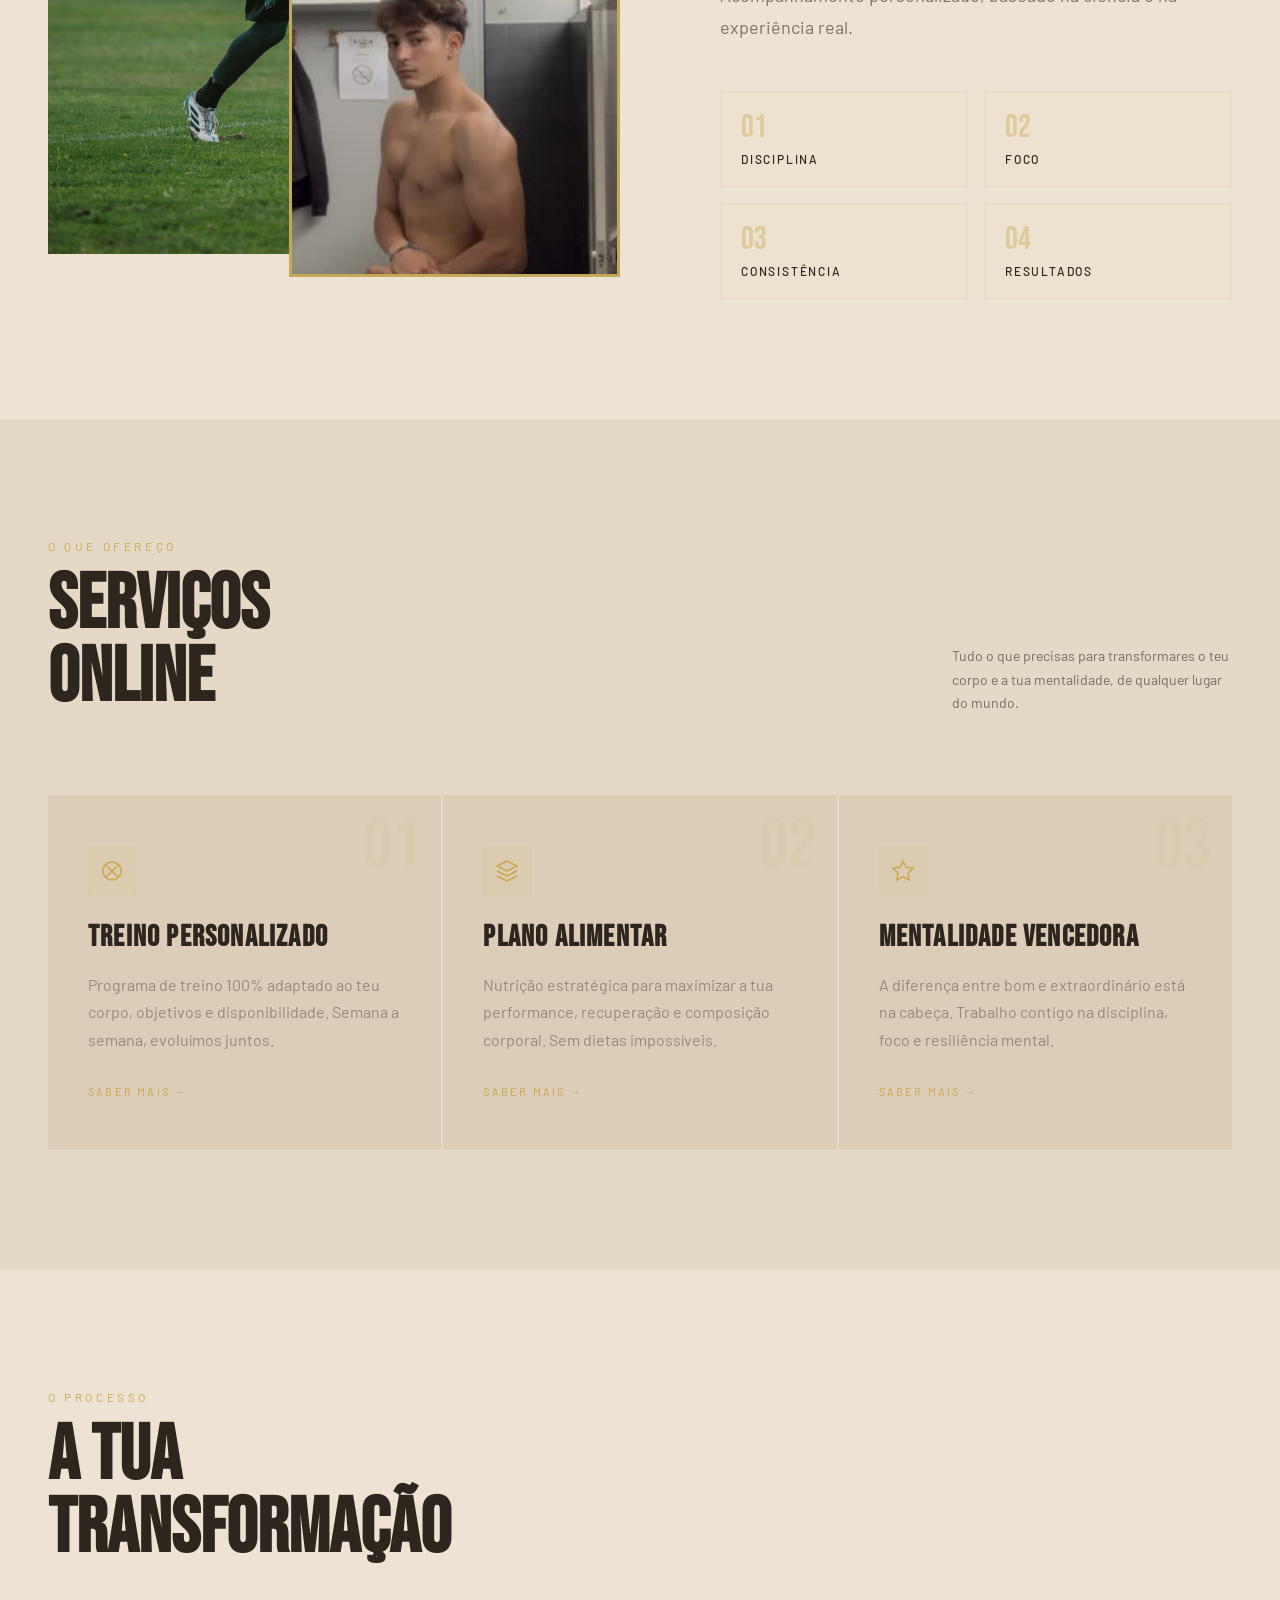
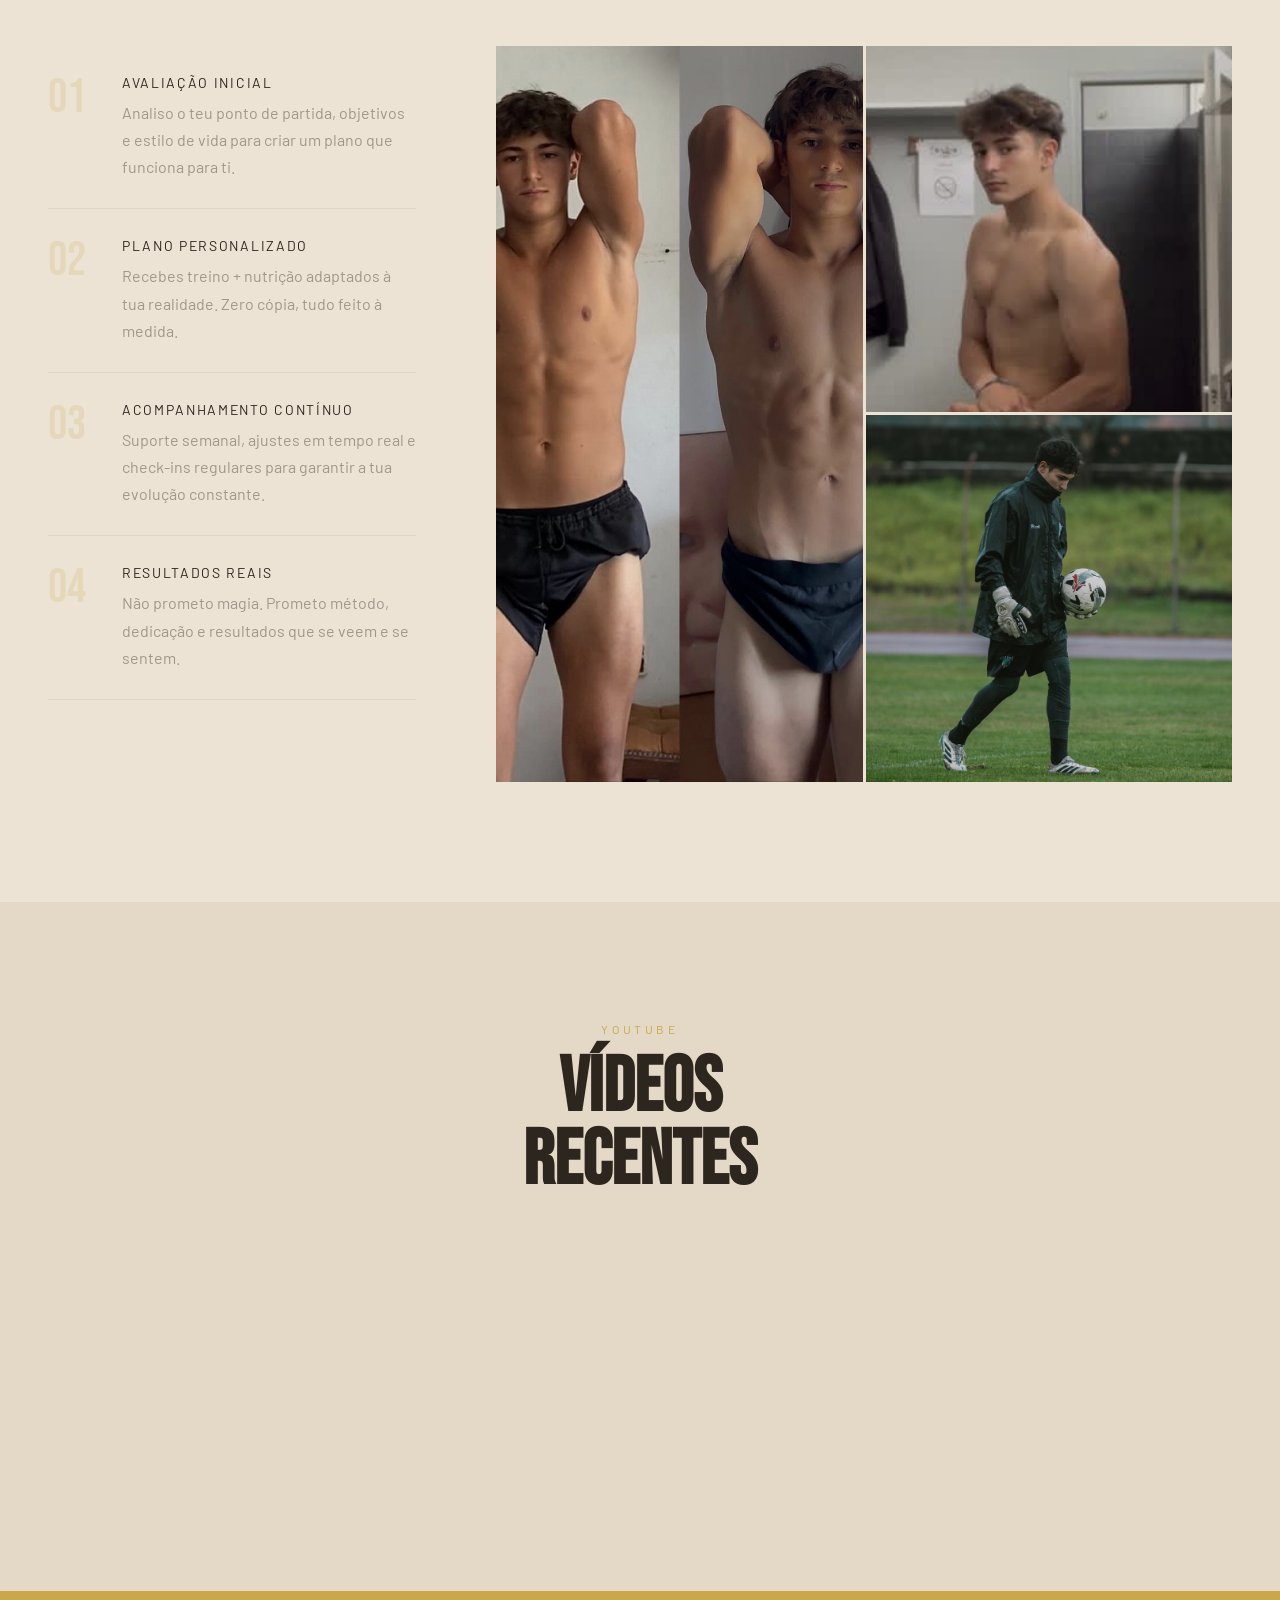
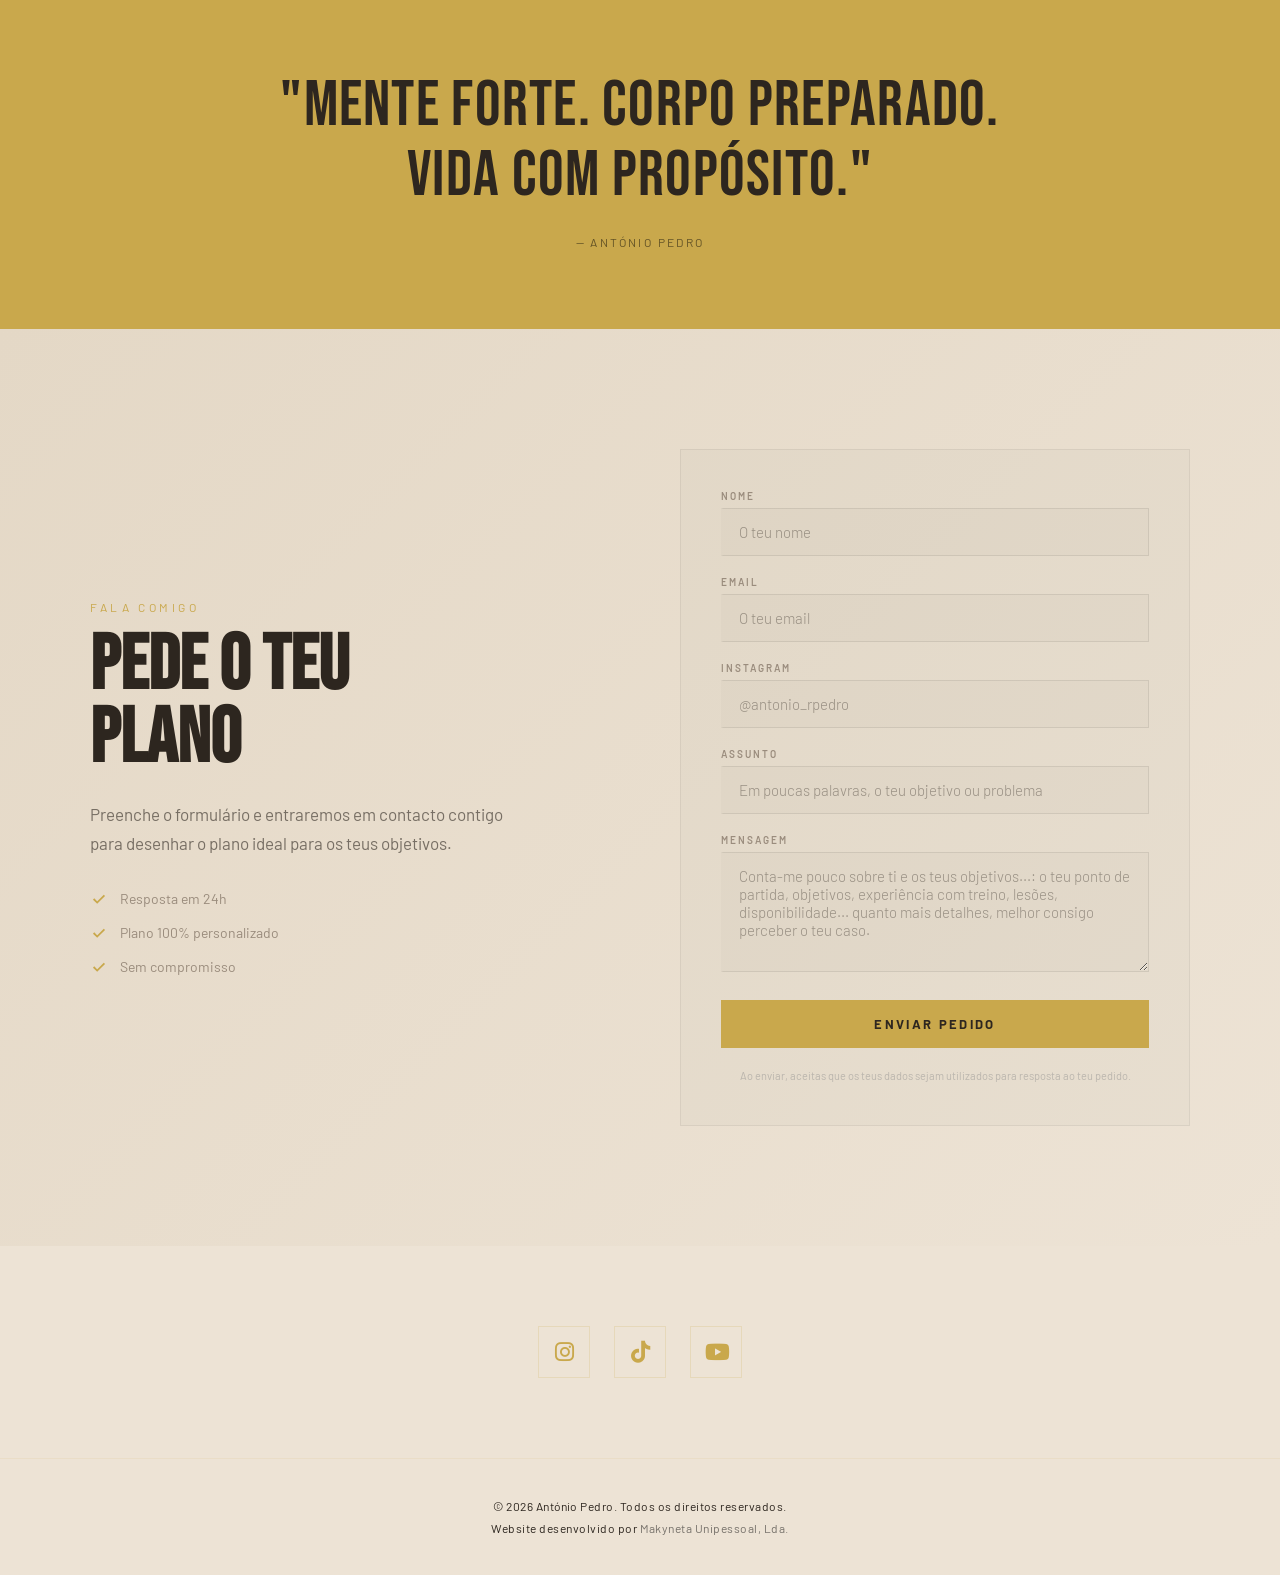
==== commit e0132334: "Update form" ====
--- a/index.html
+++ b/index.html
@@ -301,9 +301,7 @@
       </div>
       <div class="form-group">
         <label for="formMessage">Mensagem</label>
-        <textarea id="formMessage" name="mensagem" rows="5" placeholder="Conta-me tudo detalhadamente: o teu ponto de partida, objetivos, experiência com treino, lesões, disponibilidade... quanto mais detalhes, melhor consigo perceber o teu caso." required></textarea>
-      </div>
-        <textarea id="formMessage" name="AcompanhamentoAntónioPedro_Mensagem" rows="4" placeholder="Conta-me um pouco sobre ti e os teus objetivos..." required></textarea>
+        <textarea id="formMessage" name="mensagem" rows="5" placeholder="Conta-me pouco sobre ti e os teus objetivos...: o teu ponto de partida, objetivos, experiência com treino, lesões, disponibilidade... quanto mais detalhes, melhor consigo perceber o teu caso." required></textarea>
       </div>
       <button type="submit" class="btn-primary form-submit">
         <span class="form-submit-text">Enviar Pedido</span>
